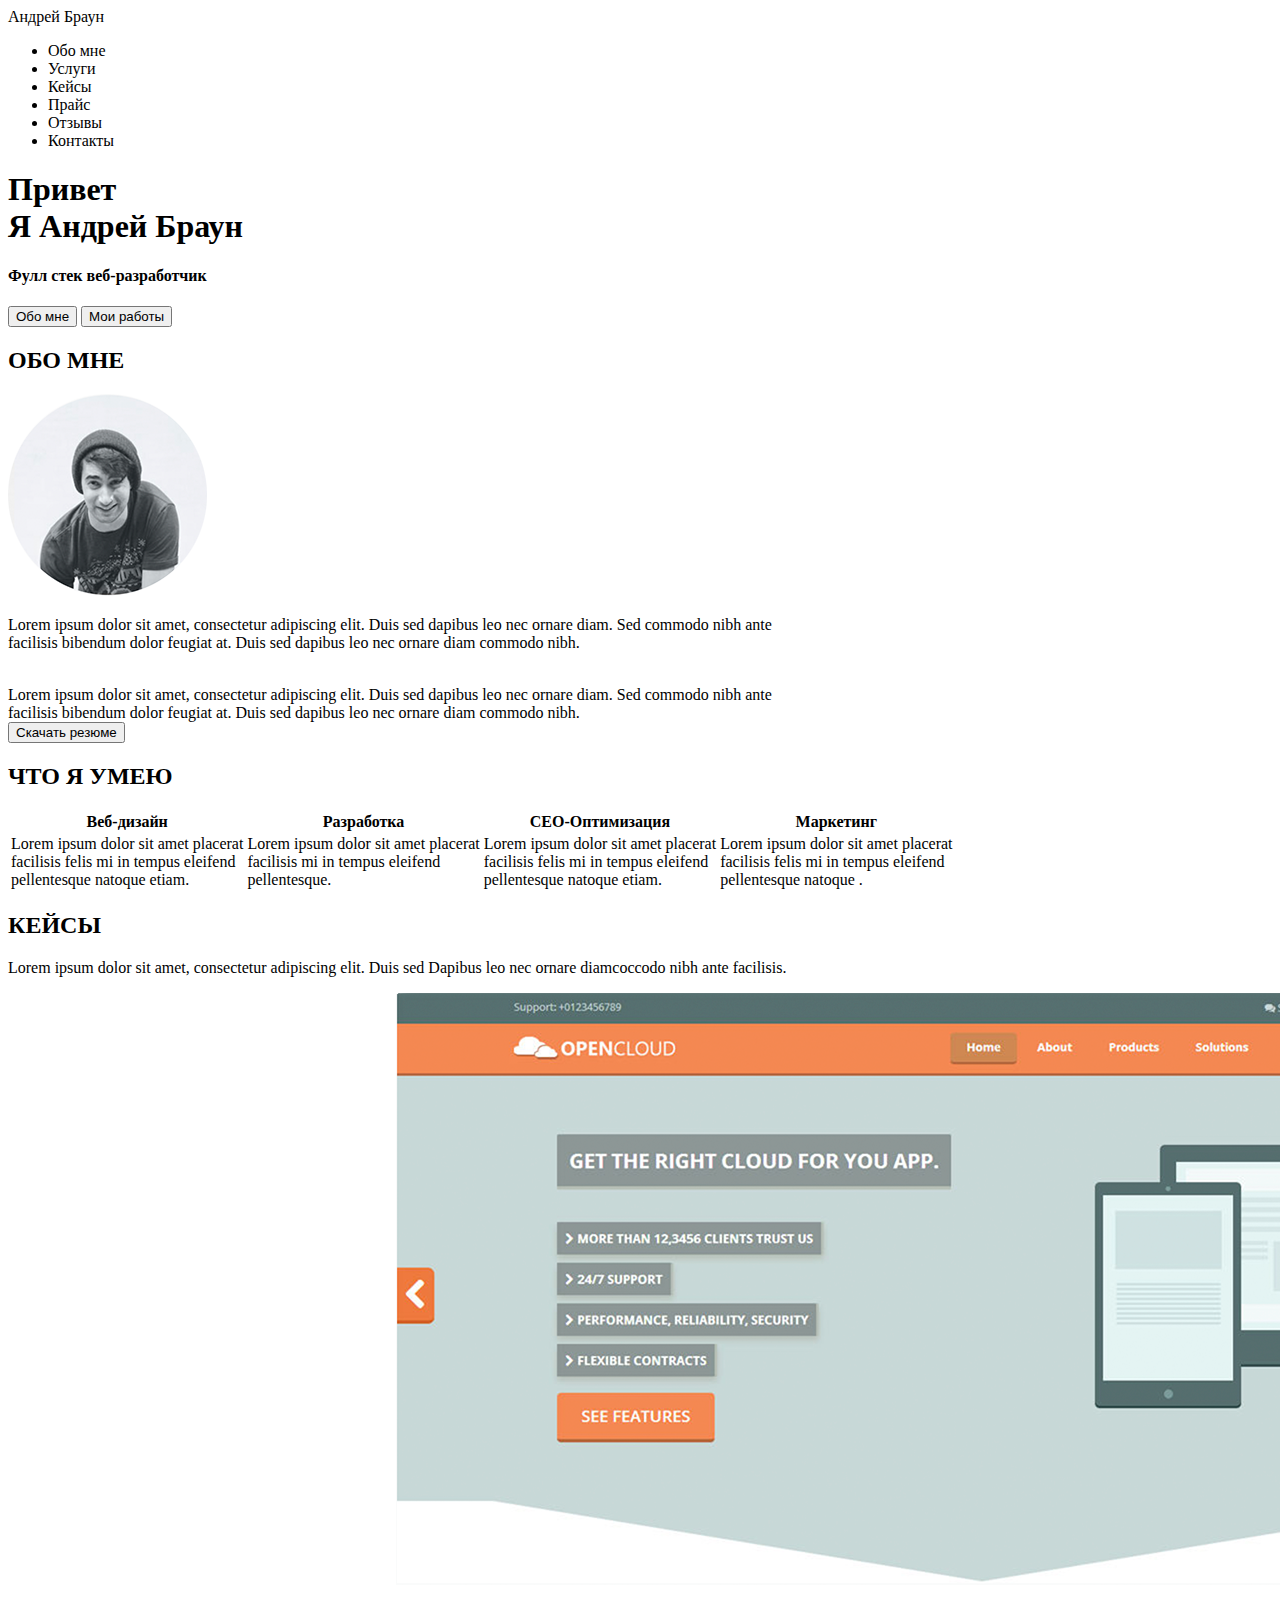
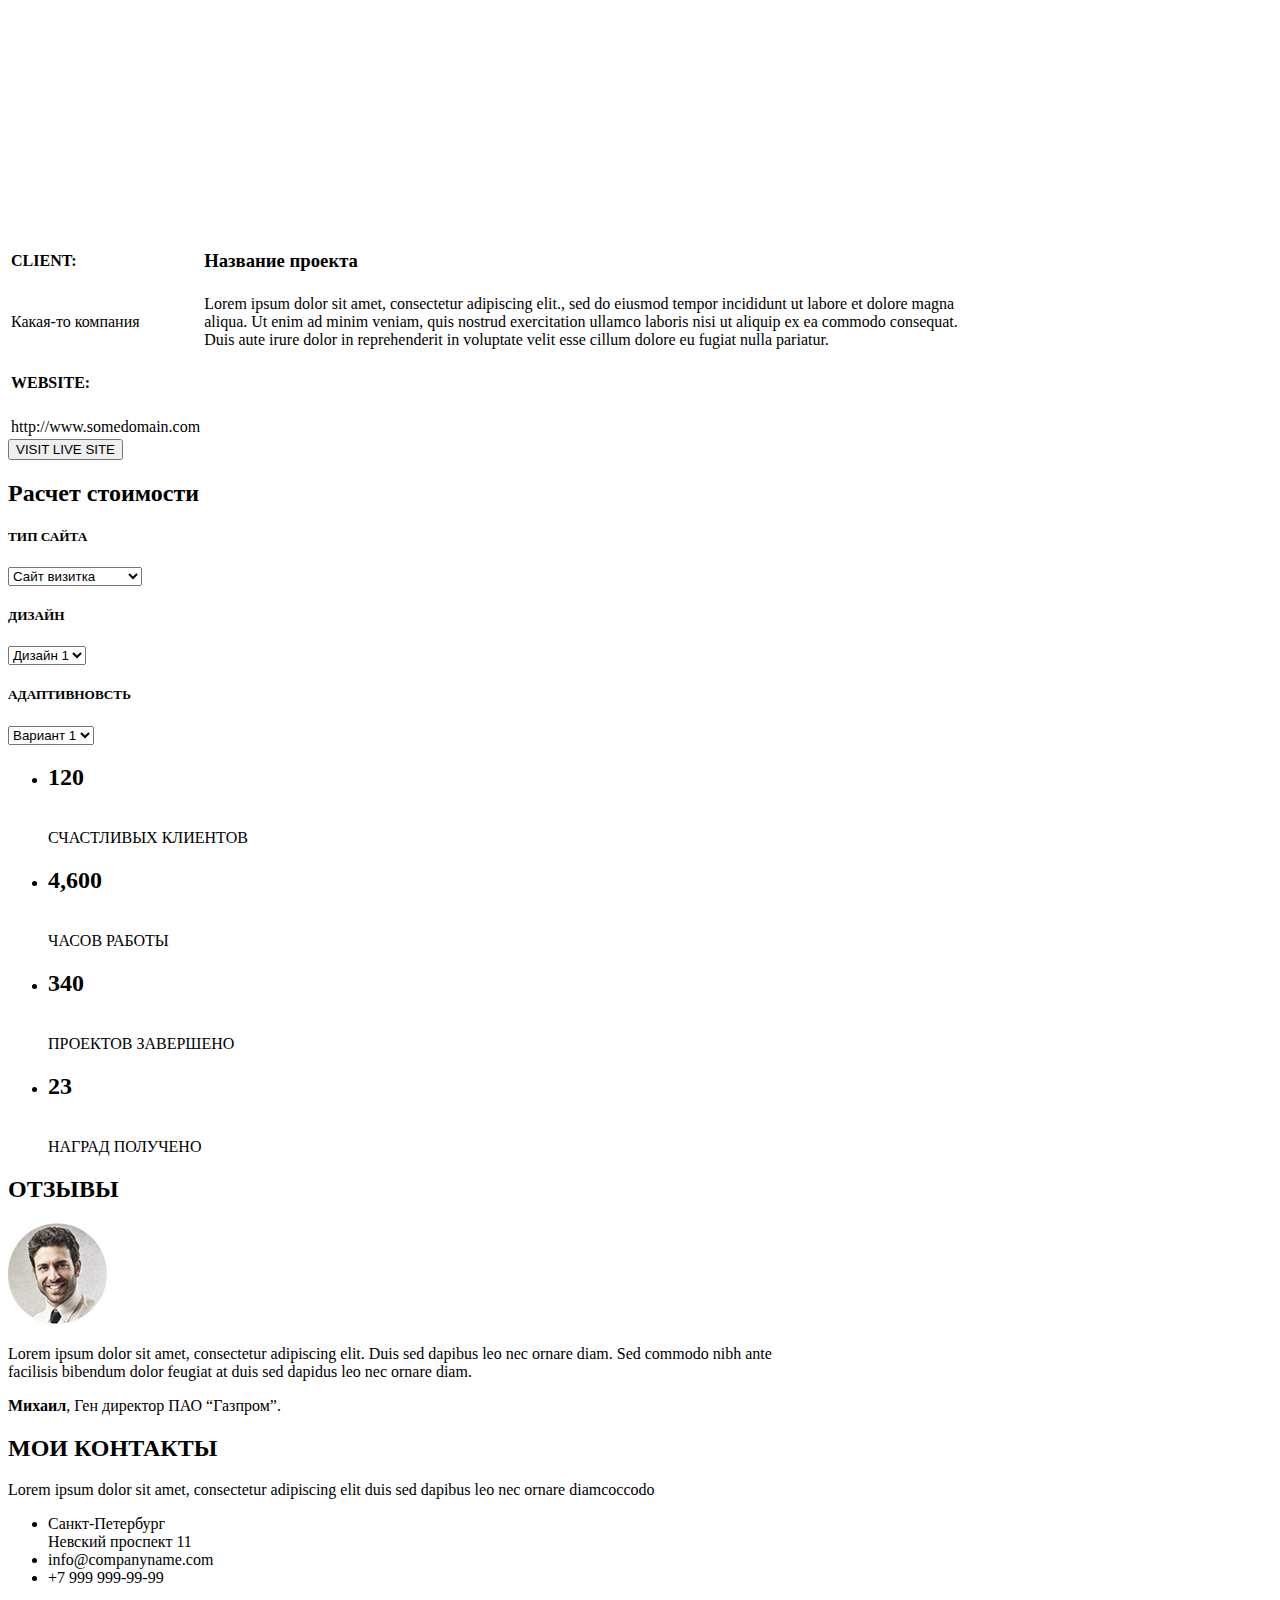
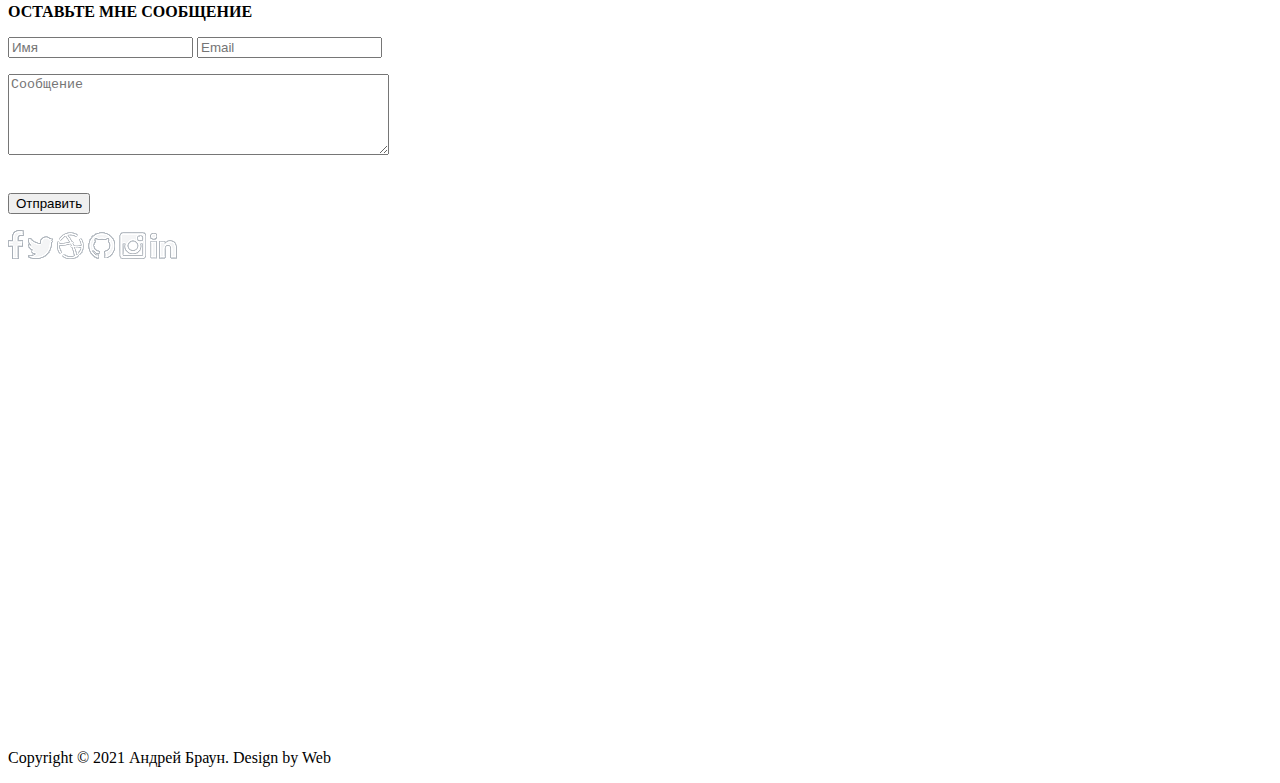
==== src/index.html @ fa71e5d5 "Залила проект на сервер" ====
<!DOCTYPE html>
<html lang="en">
<head>
    <meta charset="UTF-8">
    <meta name="description" content="Это моя первая страница...">
    <meta name="author" content="Evgeniya">
    <meta name="robots" content="all">
    
     <meta property="og:title" content="Это моя первая страница...">
      
    <title>Андрей Браун - Веб-разработчик</title>
</head>
<body>
    <header>
        <nav>
            <div class="logo">Андрей Браун</div>
            <div class="menu"><ul>
                <li>Обо мне</li>
                <li>Услуги</li>
                <li>Кейсы</li>
                <li>Прайс</li>
                <li>Отзывы</li>
                <li>Контакты</li>
            </ul></div>
        </nav>
    </header>
    <div class="main"><div class="title_container">
        <h1>Привет <br> Я Андрей Браун</h1>
        <h4>Фулл стек веб-разработчик</h4>
        <input type="submit" value="Обо мне">
        <input type="submit" value="Мои работы">
    </div></div>
    
    <div>
        <h2>ОБО МНЕ</h2>
        <img src="img/%D1%84%D0%BE%D1%82%D0%BA%D0%B0.png" alt="Изображение"><br>
        <p>Lorem ipsum dolor sit amet, consectetur adipiscing elit. Duis sed dapibus leo nec ornare diam. Sed commodo nibh ante <br>
facilisis bibendum dolor feugiat at. Duis sed dapibus leo nec ornare diam commodo nibh.</p> <br>
Lorem ipsum dolor sit amet, consectetur adipiscing elit. Duis sed dapibus leo nec ornare diam. Sed commodo nibh ante <br>
facilisis bibendum dolor feugiat at. Duis sed dapibus leo nec ornare diam commodo nibh. <br>
   <input type="submit" value="Скачать резюме"></div>
   
   <div>
       <h2>ЧТО Я УМЕЮ</h2>
       <table>
              <tr>
               <th>Веб-дизайн</th>
               <th>Разработка</th>
               <th>CEO-Оптимизация</th>
               <th>Маркетинг</th>
           </tr>
           <tr>
               <td>Lorem ipsum dolor sit amet placerat <br> facilisis felis mi in tempus eleifend <br> pellentesque natoque etiam. </td>
               <td>Lorem ipsum dolor sit amet placerat <br> facilisis mi in tempus eleifend <br> pellentesque.</td>
               <td>Lorem ipsum dolor sit amet placerat <br> facilisis felis mi in tempus eleifend <br> pellentesque natoque etiam.</td>
               <td>Lorem ipsum dolor sit amet placerat <br> facilisis felis mi in tempus eleifend <br> pellentesque natoque .</td>
           </tr>
        
       </table>
   </div>
    
    <div>
        <h2>КЕЙСЫ</h2>
        <p>Lorem ipsum dolor sit amet, consectetur adipiscing elit. Duis sed Dapibus leo nec ornare diamcoccodo nibh ante facilisis.</p>
        <img src="img/%D1%84%D0%BE%D1%82%D0%BA%D0%B02.png" alt="Изображение">
        <table>
            <tr>
                <td><h4>CLIENT:</h4></td>
                <td><h3>Название проекта</h3></td>
            </tr>
            <tr>
                <td>Какая-то компания</td>
                <td>Lorem ipsum dolor sit amet, consectetur adipiscing elit., sed do eiusmod tempor incididunt ut labore et dolore magna <br> aliqua. Ut enim ad minim veniam, quis nostrud exercitation ullamco laboris nisi ut aliquip ex ea commodo consequat. <br> Duis aute irure dolor in reprehenderit in voluptate velit esse cillum dolore eu fugiat nulla pariatur.</td>
            </tr>
            <tr>
                <td><h4>WEBSITE:</h4></td>
            </tr>
            <tr>
                <td>http://www.somedomain.com</td>
            </tr>
        </table>
        <input type="submit" value="VISIT LIVE SITE">
    </div>
    
    <div>
        <h2>Расчет стоимости</h2>
        <form action="">
        <h5>ТИП САЙТА</h5>
        <select name="list1" id="list1">
            <option value="opt1"> Сайт визитка</option>
            <option value="opt2">Лендинг</option>
            <option value="opt3">Интернет магазин</option>
        </select>
        <h5>ДИЗАЙН</h5>
        <select name="list2" id="list2">
            <option value="opt1">Дизайн 1</option>
            <option value="opt2">Дизайн 2</option>
            <option value="opt3">Дизайн 3</option>
        </select>
          <h5>АДАПТИВНОВСТЬ</h5>
        <select name="list3" id="list3">
            <option value="opt1">Вариант 1</option>
            <option value="opt2">Вариант 2</option>
            <option value="opt3">Вариант 3</option>
        </select>
        </form>
        <ul>
            <li><h2>120</h2><br>СЧАСТЛИВЫХ КЛИЕНТОВ</li>
            <li><h2>4,600</h2><br>ЧАСОВ РАБОТЫ</li>
            <li><h2>340</h2><br>ПРОЕКТОВ ЗАВЕРШЕНО</li>
            <li><h2>23</h2><br>НАГРАД ПОЛУЧЕНО</li>
        </ul>
    </div>
    
    <div>
        <h2>ОТЗЫВЫ</h2>
        <img src="img/%D1%84%D0%BE%D1%82%D0%BA%D0%B03.png" alt="Изображение">
        <p>Lorem ipsum dolor sit amet, consectetur adipiscing elit. Duis sed dapibus leo nec ornare diam. Sed commodo nibh ante <br> facilisis bibendum dolor feugiat at duis sed dapidus leo nec ornare diam.</p>
        <p><b>Михаил</b>, Ген директор ПАО “Газпром”.</p>
    </div>
    
    <div>
        <h2>МОИ КОНТАКТЫ</h2>
        <p>Lorem ipsum dolor sit amet, consectetur adipiscing elit duis sed dapibus leo nec ornare diamcoccodo </p>
        <ul>
            <li>Санкт-Петербург<br>Невский проспект 11</li>
            <li>info@companyname.com</li>
            <li>+7 999 999-99-99</li>
        </ul>
        <p><b>ОСТАВЬТЕ МНЕ СООБЩЕНИЕ</b></p>
        <input type="text" placeholder="Имя">
        <input type="text" placeholder="Email"> <br>
        <p><textarea name="text" id="text" cols="45" rows="5" placeholder="Сообщение"></textarea></p><br>
        <input type="submit" value="Отправить"><br>
        <p><a href="https://ru.wikipedia.org/wiki/Meta_Platforms" target="_blank"><img src="img/%D1%84%D0%B1.png" alt="Ссылка"></a>
        <a href="https://ru.wikipedia.org/wiki/%D0%A2%D0%B2%D0%B8%D1%82%D1%82%D0%B5%D1%80" target="_blank"><img src="img/%D1%82%D0%B2%D0%B8%D1%82%D0%B5%D1%80.png" alt="Ссылка"></a>
        <a href="https://www.google.com/search?q=%D0%BC%D1%8F%D1%87&sxsrf=APq-WBt2WQOr_J4cYVjIWR5e3GEeVHk1iw:1646215145763&source=lnms&tbm=isch&sa=X&ved=2ahUKEwi8q_Knlaf2AhVpposKHduBC8cQ_AUoAXoECAIQAw&cshid=1646215158130464&biw=1920&bih=937&dpr=1" target="_blank"><img src="img/%D0%BC%D1%8F%D1%87.png" alt="Ссылка"></a>
        <a href="https://github.com/" target="_blank"><img src="img/%D0%BA%D0%B8%D1%81%D0%B0.png" alt="Ссылка"></a>
        <a href="https://www.instagram.com/" target="_blank"><img src="img/%D0%B8%D0%BD%D1%81%D1%82.png" alt="Ссылка"></a>
        <a href="https://www.google.com/search?q=in&oq=in&aqs=chrome.0.69i59l2j0i131i433i512j69i60l5.494j0j7&sourceid=chrome&ie=UTF-8" target="_blank"><img src="img/%D0%B8%D0%BD.png" alt=""></a></p>
    </div>
        
    <div class="map">
        <iframe src="https://www.google.com/maps/embed?pb=!1m18!1m12!1m3!1d721270.118894446!2d30.19886183873445!3d60.04414986057049!2m3!1f0!2f0!3f0!3m2!1i1024!2i768!4f13.1!3m3!1m2!1s0x4696311ab9f1d71d%3A0x11442eb618bdb52f!2z0J3QtdCy0YHQutC40Lkg0L_RgC4sIDExLCDQodCw0L3QutGCLdCf0LXRgtC10YDQsdGD0YDQsywgMTkxMTg2!5e0!3m2!1sru!2sru!4v1646214488004!5m2!1sru!2sru" width="600" height="450" style="border:0;" allowfullscreen="" loading="lazy"></iframe>
    </div>
    <footer>
        <p>Copyright © 2021 Андрей Браун. Design by Web</p>
    </footer>
</body>
</html>
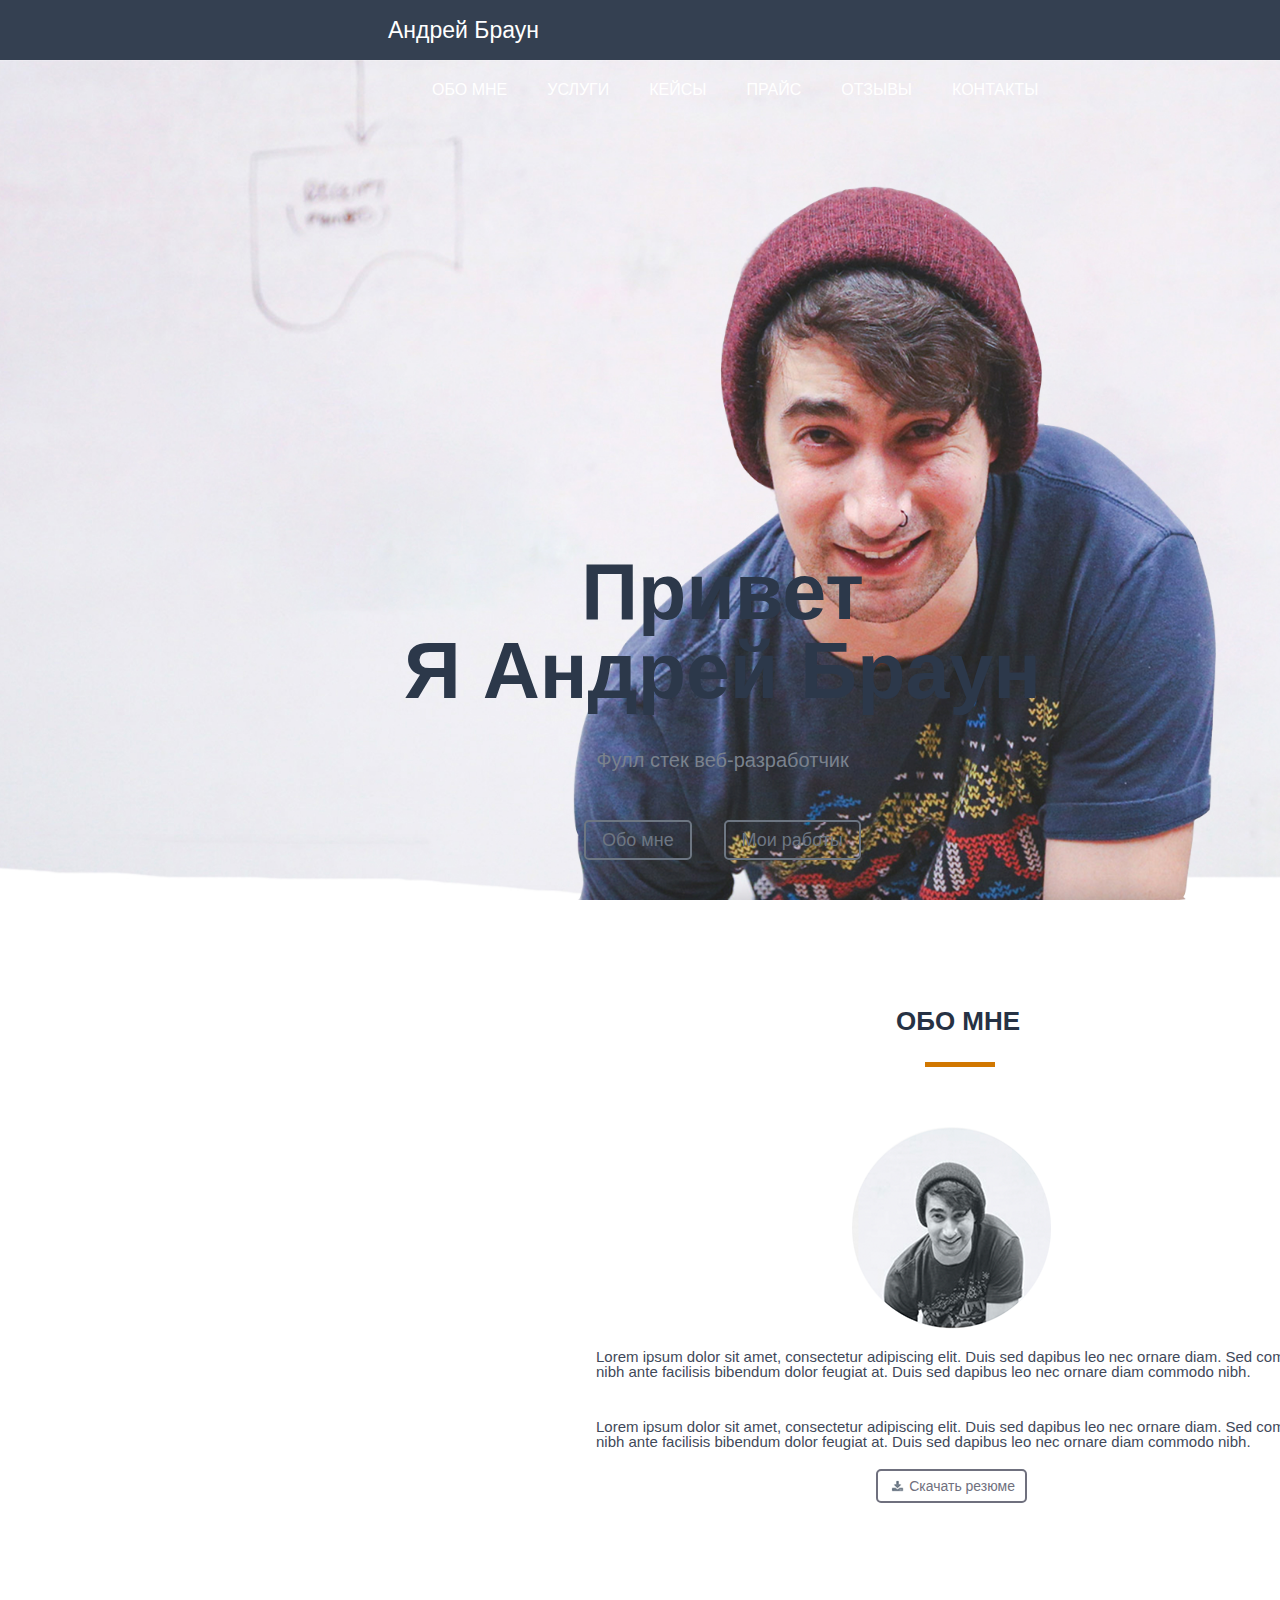
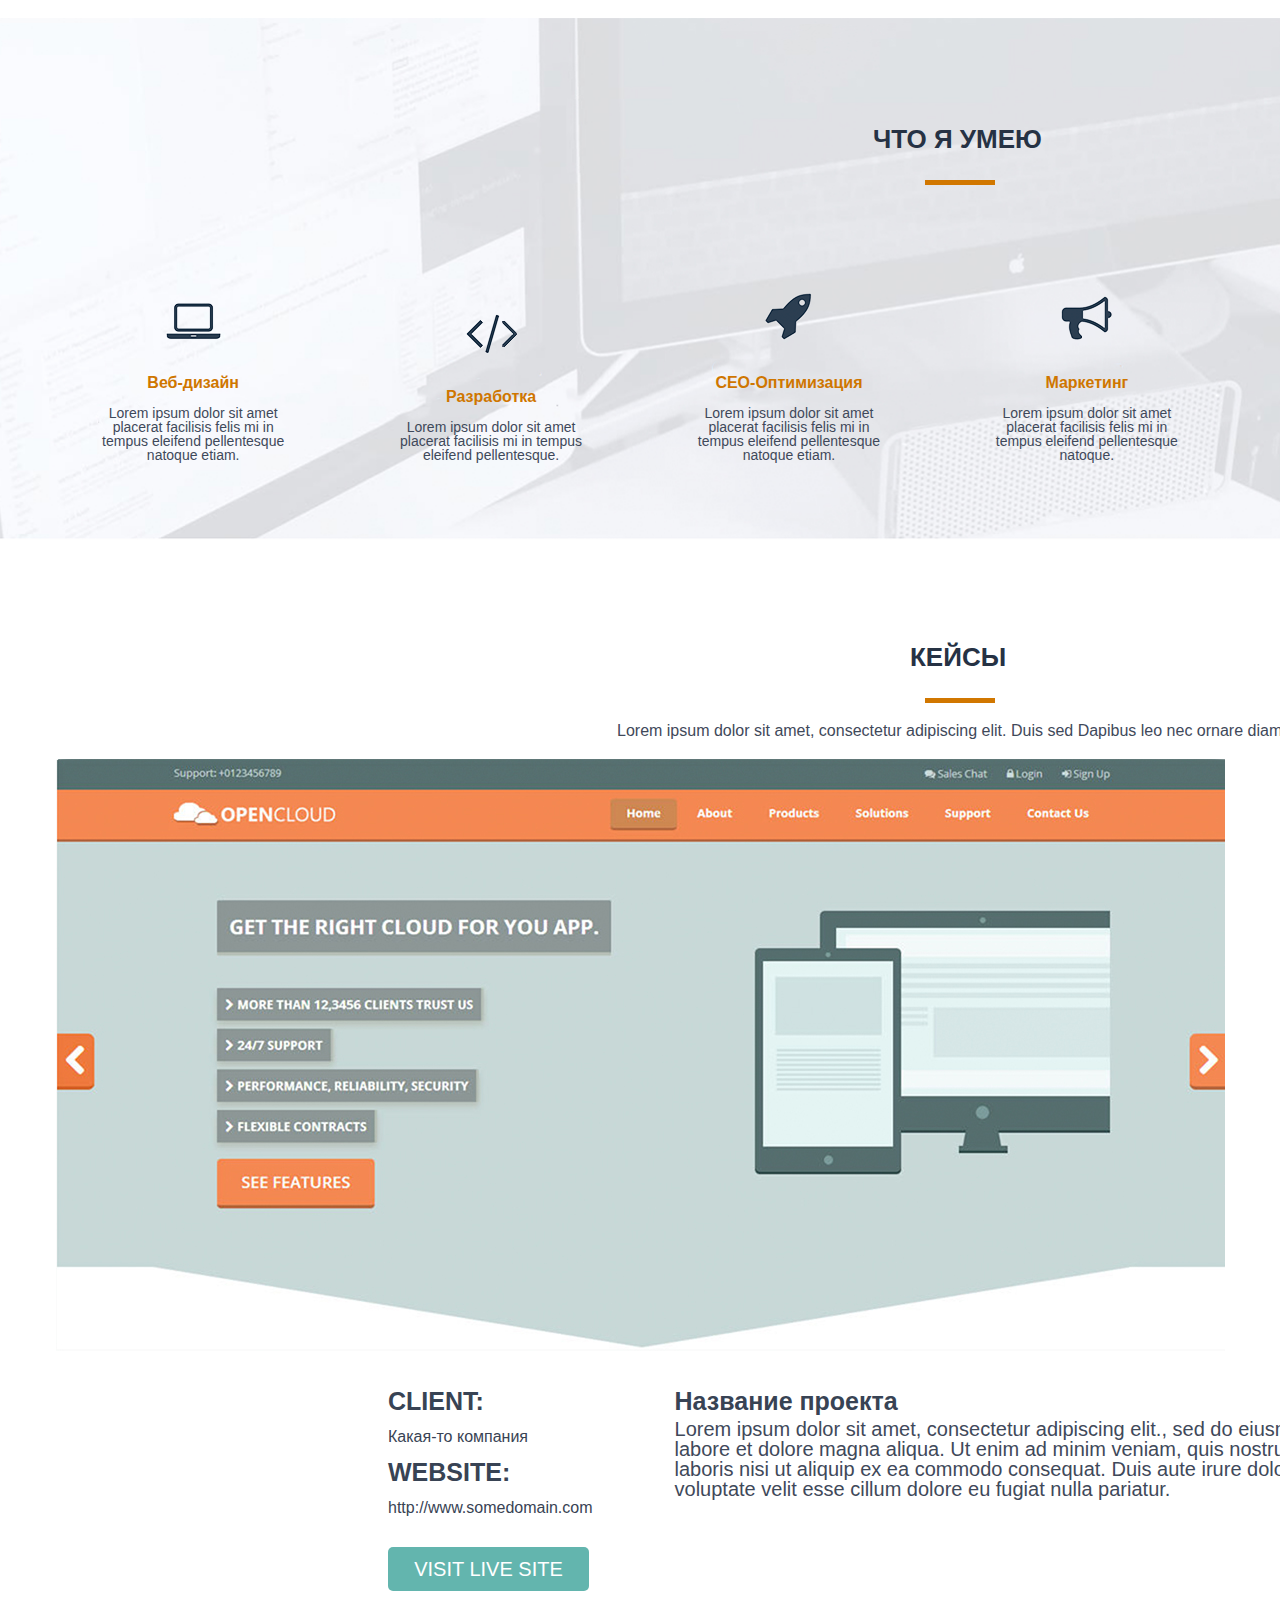
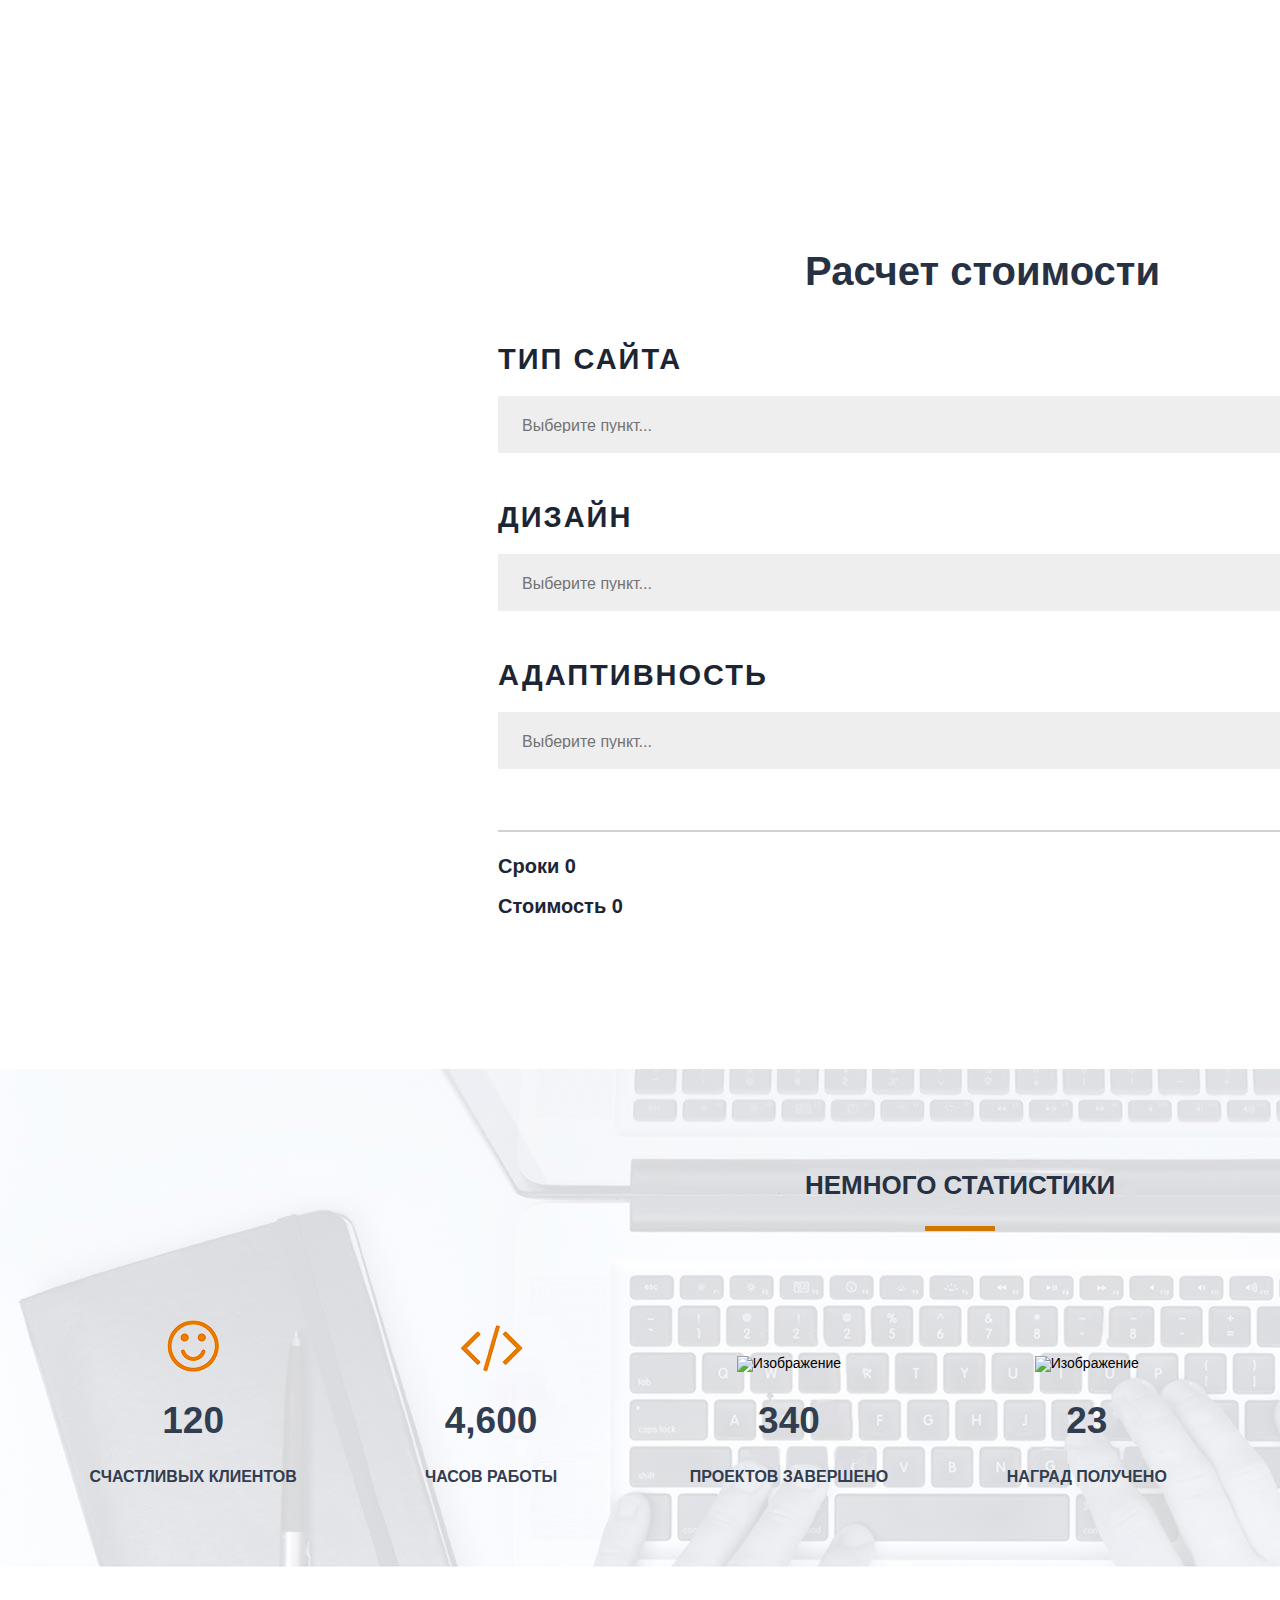
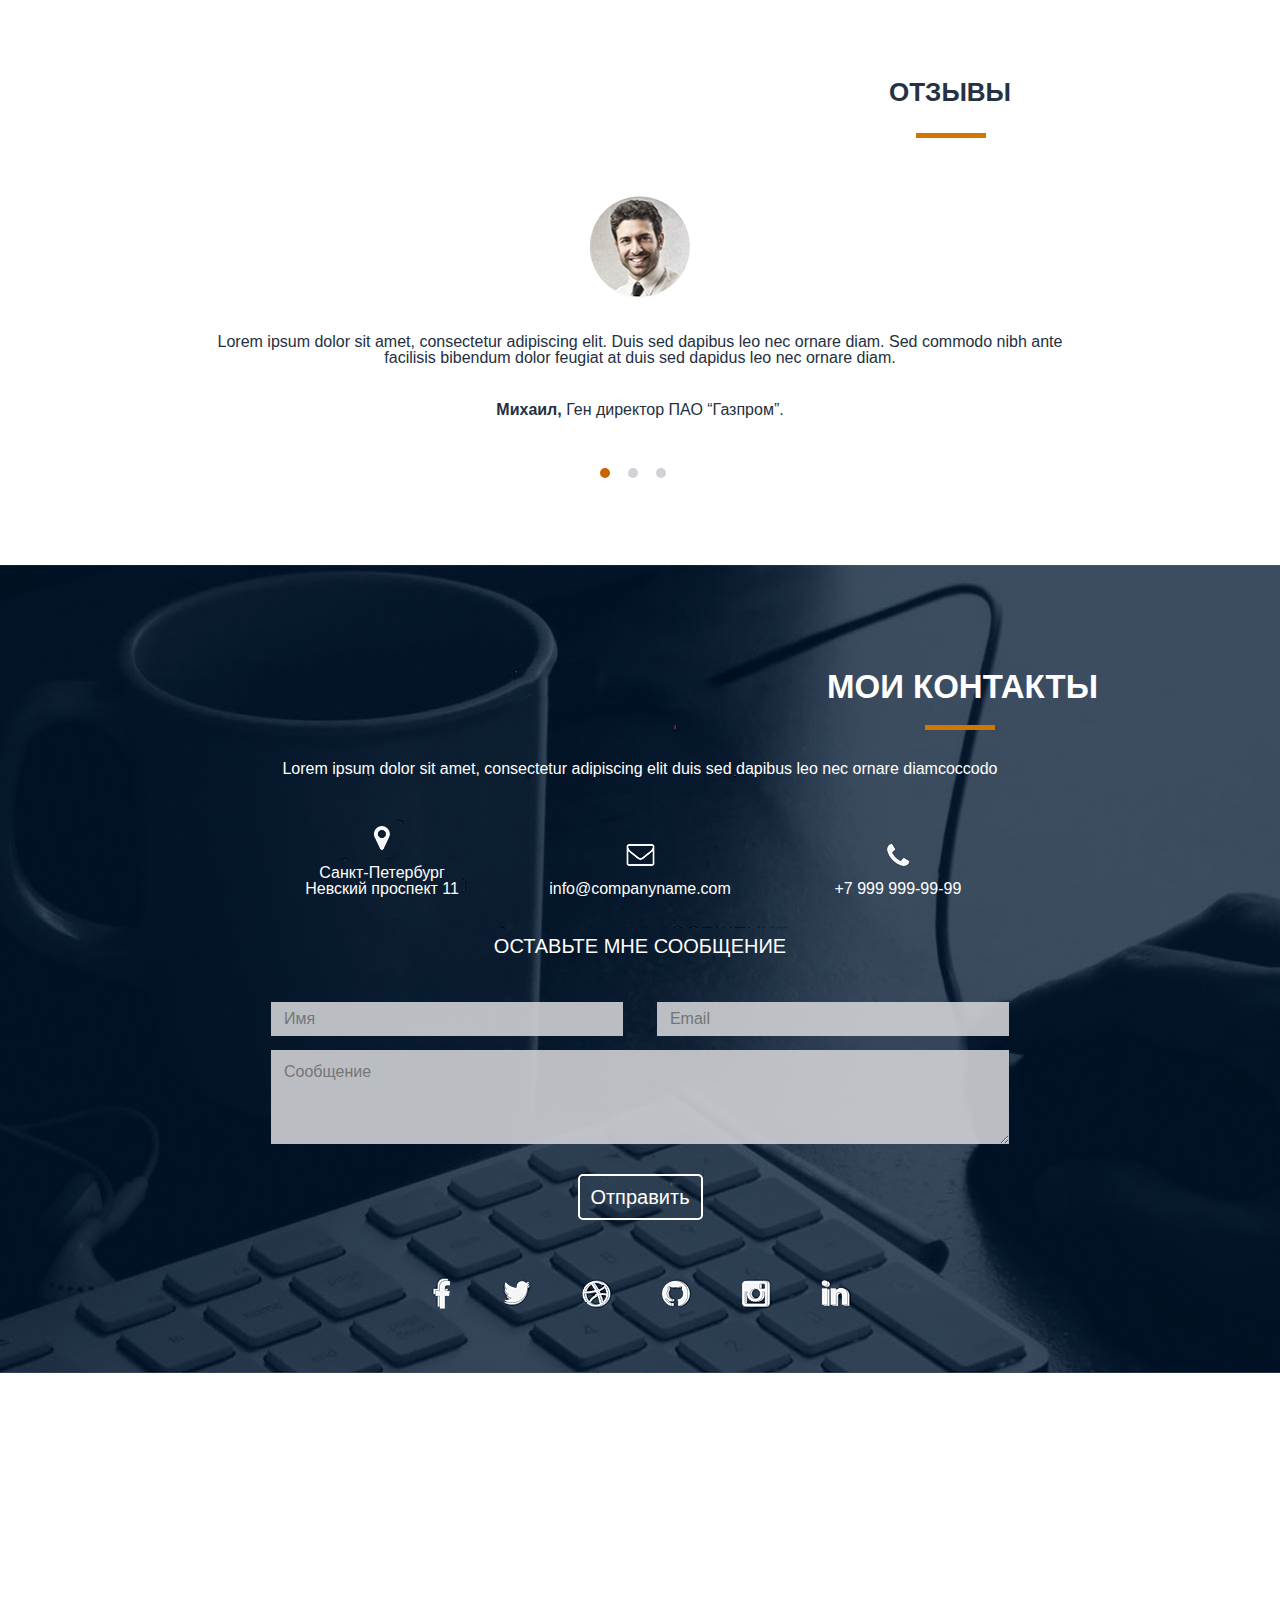
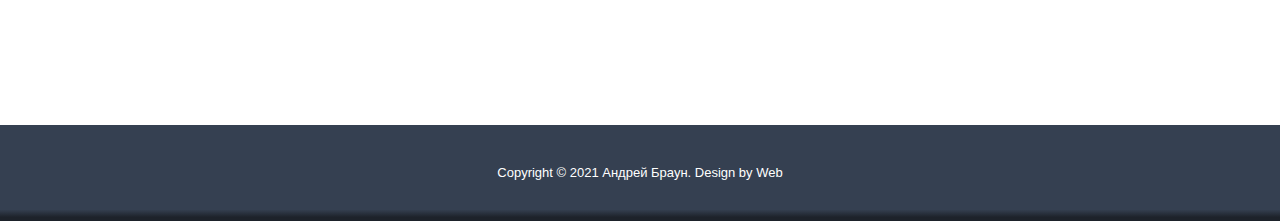
==== commit 905b3899: "css" ====
--- a/src/index.html
+++ b/src/index.html
@@ -8,7 +8,9 @@
     
      <meta property="og:title" content="Это моя первая страница...">
       
-    <title>Андрей Браун - Веб-разработчик</title>
+    <link rel="stylesheet" href="css/reset.css">
+    <link rel="stylesheet" href="css/style.css">
+     <title>Андрей Браун - Веб-разработчик</title>
 </head>
 <body>
     <header>
@@ -31,118 +33,215 @@
         <input type="submit" value="Мои работы">
     </div></div>
     
-    <div>
-        <h2>ОБО МНЕ</h2>
-        <img src="img/%D1%84%D0%BE%D1%82%D0%BA%D0%B0.png" alt="Изображение"><br>
-        <p>Lorem ipsum dolor sit amet, consectetur adipiscing elit. Duis sed dapibus leo nec ornare diam. Sed commodo nibh ante <br>
-facilisis bibendum dolor feugiat at. Duis sed dapibus leo nec ornare diam commodo nibh.</p> <br>
-Lorem ipsum dolor sit amet, consectetur adipiscing elit. Duis sed dapibus leo nec ornare diam. Sed commodo nibh ante <br>
-facilisis bibendum dolor feugiat at. Duis sed dapibus leo nec ornare diam commodo nibh. <br>
-   <input type="submit" value="Скачать резюме"></div>
-   
-   <div>
-       <h2>ЧТО Я УМЕЮ</h2>
-       <table>
-              <tr>
-               <th>Веб-дизайн</th>
-               <th>Разработка</th>
-               <th>CEO-Оптимизация</th>
-               <th>Маркетинг</th>
-           </tr>
-           <tr>
-               <td>Lorem ipsum dolor sit amet placerat <br> facilisis felis mi in tempus eleifend <br> pellentesque natoque etiam. </td>
-               <td>Lorem ipsum dolor sit amet placerat <br> facilisis mi in tempus eleifend <br> pellentesque.</td>
-               <td>Lorem ipsum dolor sit amet placerat <br> facilisis felis mi in tempus eleifend <br> pellentesque natoque etiam.</td>
-               <td>Lorem ipsum dolor sit amet placerat <br> facilisis felis mi in tempus eleifend <br> pellentesque natoque .</td>
-           </tr>
-        
-       </table>
+    <div class="description">
+        <h2>Обо мне</h2>
+        <span id="line"></span>
+        <img class="foto" src="img/foto.png" alt="Изображение">
+        <p>Lorem ipsum dolor sit amet, consectetur adipiscing elit. Duis sed dapibus leo nec ornare diam. Sed commodo nibh ante
+            facilisis bibendum dolor feugiat at. Duis sed dapibus leo nec ornare diam commodo nibh.</p> 
+        <p>Lorem ipsum dolor sit amet, consectetur adipiscing elit. Duis sed dapibus leo nec ornare diam. Sed commodo nibh ante
+            facilisis bibendum dolor feugiat at. Duis sed dapibus leo nec ornare diam commodo nibh.</p>   
+        <input type="submit" value="Скачать резюме" class="button">
+            
+    </div>
+
+   <div class="skills">
+            <h2>Что я умею</h2>
+             <span id="line"></span>
+
+        <div class="big_block">
+            <div class="block">
+                 <img src="img/laptop.png" alt="Изображение">
+                 <p>Веб-дизайн</p>
+                 <span>Lorem ipsum dolor sit amet placerat facilisis felis mi in tempus eleifend pellentesque natoque etiam.</span>
+             </div>
+
+             <div class="block">
+                <img src="img/sign.png" alt="Изображение">
+                <p>Разработка</p>
+                <span>Lorem ipsum dolor sit amet placerat facilisis mi in tempus eleifend pellentesque.</span>
+             </div>
+
+            <div class="block">
+                <img src="img/rocket.png" alt="Изображение">
+                <p>CEO-Оптимизация</p>
+                <span>Lorem ipsum dolor sit amet placerat facilisis felis mi in tempus eleifend pellentesque natoque etiam.</span>
+              </div>
+
+             <div class="block">
+                <img src="img/gramophone.png" alt="Изображение">
+                <p>Маркетинг</p>
+                <span>Lorem ipsum dolor sit amet placerat facilisis felis mi in tempus eleifend pellentesque natoque.</span>
+             </div>  
+        </div>     
    </div>
     
-    <div>
-        <h2>КЕЙСЫ</h2>
+    <div class="cases">
+        <div class="cases_title">
+            <h2>Кейсы</h2>
+        <span id="line"></span>
         <p>Lorem ipsum dolor sit amet, consectetur adipiscing elit. Duis sed Dapibus leo nec ornare diamcoccodo nibh ante facilisis.</p>
-        <img src="img/%D1%84%D0%BE%D1%82%D0%BA%D0%B02.png" alt="Изображение">
-        <table>
-            <tr>
-                <td><h4>CLIENT:</h4></td>
-                <td><h3>Название проекта</h3></td>
-            </tr>
-            <tr>
-                <td>Какая-то компания</td>
-                <td>Lorem ipsum dolor sit amet, consectetur adipiscing elit., sed do eiusmod tempor incididunt ut labore et dolore magna <br> aliqua. Ut enim ad minim veniam, quis nostrud exercitation ullamco laboris nisi ut aliquip ex ea commodo consequat. <br> Duis aute irure dolor in reprehenderit in voluptate velit esse cillum dolore eu fugiat nulla pariatur.</td>
-            </tr>
-            <tr>
-                <td><h4>WEBSITE:</h4></td>
-            </tr>
-            <tr>
-                <td>http://www.somedomain.com</td>
-            </tr>
-        </table>
-        <input type="submit" value="VISIT LIVE SITE">
-    </div>
-    
-    <div>
-        <h2>Расчет стоимости</h2>
+        </div>
+        
+        <p id="examp"><img src="img/examp.jpg" alt="Изображение"></p> 
+
+        <div class="example">
+            <div class="client">
+                <p>Client:</p>
+                <span>Какая-то компания</span>
+                <p>Website:</p>
+                <span>http://www.somedomain.com</span> <br>
+                <input type="submit" value="Visit live site" class="site">
+            </div>
+    
+            <div class="name_project">
+                <p>Название проекта</p>
+                <span>Lorem ipsum dolor sit amet, consectetur adipiscing elit., sed do eiusmod tempor incididunt ut labore et dolore magna
+                    aliqua. Ut enim ad minim veniam, quis nostrud exercitation ullamco laboris nisi ut aliquip ex ea commodo consequat.
+                    Duis aute irure dolor in reprehenderit in voluptate velit esse cillum dolore eu fugiat nulla pariatur.</span>
+            </div>
+        </div>
+    </div>
+    
+    <div class="price">
+       <p><h2>Расчет стоимости</h2></p> 
         <form action="">
-        <h5>ТИП САЙТА</h5>
-        <select name="list1" id="list1">
-            <option value="opt1"> Сайт визитка</option>
-            <option value="opt2">Лендинг</option>
-            <option value="opt3">Интернет магазин</option>
-        </select>
-        <h5>ДИЗАЙН</h5>
-        <select name="list2" id="list2">
-            <option value="opt1">Дизайн 1</option>
-            <option value="opt2">Дизайн 2</option>
-            <option value="opt3">Дизайн 3</option>
-        </select>
-          <h5>АДАПТИВНОВСТЬ</h5>
-        <select name="list3" id="list3">
-            <option value="opt1">Вариант 1</option>
-            <option value="opt2">Вариант 2</option>
-            <option value="opt3">Вариант 3</option>
-        </select>
+
+            <div class="form">
+                <h5>Тип сайта</h5>
+                    <select name="list1" class="list">
+                        <option value="">Выберите пункт...</option>
+                        <option value="opt1"> Сайт визитка</option>
+                        <option value="opt2">Лендинг</option>
+                        <option value="opt3">Интернет магазин</option>
+                    </select>
+
+                <h5>Дизайн</h5>
+                    <select name="list2" class="list">
+                        <option value="">Выберите пункт...</option>
+                        <option value="opt1">Дизайн 1</option>
+                        <option value="opt2">Дизайн 2</option>
+                        <option value="opt3">Дизайн 3</option>
+                    </select>
+
+                <h5>Адаптивность</h5>
+                    <select name="list3" class="list">
+                        <option value="">Выберите пункт...</option>
+                        <option value="opt1">Вариант 1</option>
+                        <option value="opt2">Вариант 2</option>
+                        <option value="opt3">Вариант 3</option>
+                    </select>
+
+                    <div>
+                        <span id="line_gray"></span>
+                    </div>
+
+                    <div class="receipt">
+                        <p>Сроки 0</p>
+                        <p>Стоимость 0</p>
+                    </div>
+            </div>
+
         </form>
-        <ul>
-            <li><h2>120</h2><br>СЧАСТЛИВЫХ КЛИЕНТОВ</li>
-            <li><h2>4,600</h2><br>ЧАСОВ РАБОТЫ</li>
-            <li><h2>340</h2><br>ПРОЕКТОВ ЗАВЕРШЕНО</li>
-            <li><h2>23</h2><br>НАГРАД ПОЛУЧЕНО</li>
-        </ul>
-    </div>
-    
-    <div>
-        <h2>ОТЗЫВЫ</h2>
-        <img src="img/%D1%84%D0%BE%D1%82%D0%BA%D0%B03.png" alt="Изображение">
+    </div>
+
+    <div class="statistics">
+        <h2>Немного статистики</h2>
+        <span id="line"></span>
+
+        <div class="stat">
+            <div class="unit">
+                <img src="img/smile.png" alt="Изображение">
+                <p class="number">120</p>
+                <p class="word">Счастливых клиентов</p>
+            </div>
+    
+            <div class="unit">
+                <img src="img/bkt.png" alt="Изображение">
+                <p class="number">4,600</p>
+                <p class="word">Часов работы</p>
+            </div>
+    
+            <div class="unit">
+                <img src="/img/check mark.png" alt="Изображение">
+                <p class="number">340</p>
+                <p class="word">Проектов завершено</p>
+            </div>
+    
+            <div class="unit">
+                <img src="/img/cup.png" alt="Изображение">
+                <p class="number">23</p>
+                <p class="word">Наград получено</p>
+            </div>
+        </div>
+        
+    </div>
+    
+    <div class="reviews">
+        
+        <h2>Отзывы</h2>
+        <span id="line"></span>
+
+        <p><img src="img/foto_2.png" alt="Изображение"></p>
         <p>Lorem ipsum dolor sit amet, consectetur adipiscing elit. Duis sed dapibus leo nec ornare diam. Sed commodo nibh ante <br> facilisis bibendum dolor feugiat at duis sed dapidus leo nec ornare diam.</p>
-        <p><b>Михаил</b>, Ген директор ПАО “Газпром”.</p>
-    </div>
-    
-    <div>
-        <h2>МОИ КОНТАКТЫ</h2>
-        <p>Lorem ipsum dolor sit amet, consectetur adipiscing elit duis sed dapibus leo nec ornare diamcoccodo </p>
-        <ul>
-            <li>Санкт-Петербург<br>Невский проспект 11</li>
-            <li>info@companyname.com</li>
-            <li>+7 999 999-99-99</li>
-        </ul>
-        <p><b>ОСТАВЬТЕ МНЕ СООБЩЕНИЕ</b></p>
-        <input type="text" placeholder="Имя">
-        <input type="text" placeholder="Email"> <br>
-        <p><textarea name="text" id="text" cols="45" rows="5" placeholder="Сообщение"></textarea></p><br>
-        <input type="submit" value="Отправить"><br>
-        <p><a href="https://ru.wikipedia.org/wiki/Meta_Platforms" target="_blank"><img src="img/%D1%84%D0%B1.png" alt="Ссылка"></a>
-        <a href="https://ru.wikipedia.org/wiki/%D0%A2%D0%B2%D0%B8%D1%82%D1%82%D0%B5%D1%80" target="_blank"><img src="img/%D1%82%D0%B2%D0%B8%D1%82%D0%B5%D1%80.png" alt="Ссылка"></a>
-        <a href="https://www.google.com/search?q=%D0%BC%D1%8F%D1%87&sxsrf=APq-WBt2WQOr_J4cYVjIWR5e3GEeVHk1iw:1646215145763&source=lnms&tbm=isch&sa=X&ved=2ahUKEwi8q_Knlaf2AhVpposKHduBC8cQ_AUoAXoECAIQAw&cshid=1646215158130464&biw=1920&bih=937&dpr=1" target="_blank"><img src="img/%D0%BC%D1%8F%D1%87.png" alt="Ссылка"></a>
-        <a href="https://github.com/" target="_blank"><img src="img/%D0%BA%D0%B8%D1%81%D0%B0.png" alt="Ссылка"></a>
-        <a href="https://www.instagram.com/" target="_blank"><img src="img/%D0%B8%D0%BD%D1%81%D1%82.png" alt="Ссылка"></a>
-        <a href="https://www.google.com/search?q=in&oq=in&aqs=chrome.0.69i59l2j0i131i433i512j69i60l5.494j0j7&sourceid=chrome&ie=UTF-8" target="_blank"><img src="img/%D0%B8%D0%BD.png" alt=""></a></p>
+        <p><span>Михаил,</span> Ген директор ПАО “Газпром”.</p>
+
+        <div class="point">
+            <span id="orange"></span>
+            <span></span>
+            <span></span>
+        </div>
+    </div>
+    
+    <div class="connection">
+        <div class="contacts">
+            <h2>Мои контакты</h2>
+            <span id="line"></span>
+            <p>Lorem ipsum dolor sit amet, consectetur adipiscing elit duis sed dapibus leo nec ornare diamcoccodo </p>
+        </div>
+        
+        <div class="info">
+            <div>
+                <img src="img/geo.png" alt="Иконка">
+                <p>Санкт-Петербург<br>Невский проспект 11</p>
+            </div>
+
+            <div>
+                <img src="img/mail.png" alt="Иконка">
+                <p>info@companyname.com</p>
+            </div>
+
+            <div>
+                <img src="img/phone.png" alt="Иконка">
+                <p>+7 999 999-99-99</p>
+            </div>
+        </div>
+        
+        <div class="message">
+            <p>Оставьте мне сообщение</p>
+
+            <input type="text" placeholder="Имя" class="count">
+            <input type="text" placeholder="Email" class="count"> <br>
+            <textarea name="text" id="text" cols="45" rows="5" placeholder="Сообщение"></textarea><br>
+
+            <input type="submit" value="Отправить" class="send">
+        </div>
+        
+        <div class="links">
+            <a href="https://www.facebook.com/" target="_blank"><img src="img/fb.png" alt="Ссылка"></a>
+            <a href="https://twitter.com/?lang=ru" target="_blank"><img src="img/twit.png" alt="Ссылка"></a>
+            <a href="https://dribbble.com/" target="_blank"><img src="img/drib.png" alt="Ссылка"></a>
+            <a href="https://github.com/" target="_blank"><img src="img/git.png" alt="Ссылка"></a>
+            <a href="https://www.instagram.com/" target="_blank"><img src="img/inst.png" alt="Ссылка"></a>
+            <a href="https://ru.linkedin.com/" target="_blank"><img src="img/in.png" alt=""></a>
+        </div>
+        
     </div>
         
     <div class="map">
-        <iframe src="https://www.google.com/maps/embed?pb=!1m18!1m12!1m3!1d721270.118894446!2d30.19886183873445!3d60.04414986057049!2m3!1f0!2f0!3f0!3m2!1i1024!2i768!4f13.1!3m3!1m2!1s0x4696311ab9f1d71d%3A0x11442eb618bdb52f!2z0J3QtdCy0YHQutC40Lkg0L_RgC4sIDExLCDQodCw0L3QutGCLdCf0LXRgtC10YDQsdGD0YDQsywgMTkxMTg2!5e0!3m2!1sru!2sru!4v1646214488004!5m2!1sru!2sru" width="600" height="450" style="border:0;" allowfullscreen="" loading="lazy"></iframe>
-    </div>
+        <iframe src="https://www.google.com/maps/embed?pb=!1m18!1m12!1m3!1d1998.734961632457!2d30.313203216173388!3d59.936539969229884!2m3!1f0!2f0!3f0!3m2!1i1024!2i768!4f13.1!3m3!1m2!1s0x4696311ab9f1d71d%3A0x11442eb618bdb52f!2z0J3QtdCy0YHQutC40Lkg0L_RgC4sIDExLCDQodCw0L3QutGCLdCf0LXRgtC10YDQsdGD0YDQsywgMTkxMTg2!5e0!3m2!1sru!2sru!4v1647325867886!5m2!1sru!2sru" width="100%" height="350" style="border:0;" allowfullscreen="" loading="lazy"></iframe>
+    </div>
+
     <footer>
         <p>Copyright © 2021 Андрей Браун. Design by Web</p>
     </footer>
--- a/src/css/style.css
+++ b/src/css/style.css
@@ -0,0 +1,488 @@
+body {
+    font-family:Arial, Helvetica, sans-serif ;
+}
+
+nav {
+    width: 100%;
+    height: 60px;
+    background: #344051;
+}
+
+.logo {
+    color: #fff;
+    font-size: 23px;
+    line-height: 60px;
+    padding-left: 388px;
+    float: left;
+}
+
+.menu {
+    float: left;
+    padding-left: 432px;
+}
+
+.menu li {
+    float: left;
+    line-height: 60px;
+    color: #fff;
+    margin-right: 40px;
+    font-size: 16px;
+    text-transform: uppercase;
+}
+
+.main {
+    width: 100%;
+    height: calc(100% - 60px);
+    background: url(../img/boy.png) 90% 100%/auto 85% no-repeat , url(../img/bg.jpg) center/cover no-repeat;
+    background: linear-gradient(to top , #000 , 50%);
+}
+
+.title_container {
+    float: left;
+    margin: 432px 0px 0px 404px;
+    color: #2c384a;
+    text-align: center;
+}
+
+.title_container h1 {
+    font-size: 79px;
+    font-weight: bold;
+}
+
+.title_container h4 {
+    margin-top: 40px;
+    font-size: 20px;
+    color: #79818d;
+}
+
+.title_container input {
+    height: 40px;
+    text-align: center;
+    border: 2px solid #6d7682;
+    background: none;
+    border-radius: 5px;
+    color: #6d7682;
+    font-size: 18px;
+    padding: 0px 16px;
+    margin: 50px 14px 0px 14px;
+}
+
+.description {
+    height: 718px;
+}
+
+h2 {
+    float: left;
+    font-size: 26px;
+    font-weight: 600;
+    color: #263244;
+    text-transform: uppercase;
+}
+.description h2 {
+    margin: 108px 896px 0px 896px;
+    width: 130px;
+}
+
+#line {
+    float: left;
+    padding-top: 28px;
+    margin:0px 925px;
+    width: 70px;
+    border-bottom: 5px solid #d17700;
+}
+
+.foto {
+    width: 199px;
+    height: 202px;
+    margin: 60px 852px 0px 852px;
+}
+
+.description p {
+    color: #3f495a;
+    font-family: 'Gill Sans', 'Gill Sans MT', Calibri, 'Trebuchet MS', sans-serif;
+    font-size: 15px;
+    margin-left:596px;
+    padding: 20px 0px;
+    width: 732px;
+}
+
+.button {
+    width: 151px;
+    color: #6f707e;
+    font-size: 14px;
+    text-align: right;
+    background:none;
+    background: url(../img/download.png) 10% 50%/ 13px 12px no-repeat;
+    border: 2px solid #6f707e;
+    border-radius: 5px;
+    margin: 0px 876px;
+    padding: 7px 10px;
+}
+
+.skills {
+    width: 100%;
+    height: 522px;
+    background: url(../img/bg_2.jpg) center/cover no-repeat;
+}
+
+.skills h2 {
+    margin: 108px 873px 0px 873px;
+    width: 200px;
+}
+
+.min_block {
+    height:164px ;
+}
+
+.big_block {
+    height:min-content;
+    text-align: center;
+}
+.block {
+    display: inline-block;
+    width: 210px;
+    margin: 108px 42px;
+    text-align: center;
+}
+
+.block img {
+    margin-bottom: 35px;
+}
+
+.block p {
+    margin-bottom: 15px;
+    color: #cf7600;
+    font-size: 16px;
+    font-weight: bold;
+}
+
+.block span {
+    color: #3f495a;
+    font-size: 14px;
+}
+
+.cases {
+    width: 100%;
+    height: max-content;
+}
+
+.cases h2 {
+    margin: 104px 910px 0px 910px; 
+}
+
+.cases_title p {
+    float: left;
+    margin: 20px 617px;
+    width:max-content;
+    text-align: center;
+    color: #3f495a;
+    font-size: 16px;
+    font-family: Calibri, sans-serif;
+    font-weight:500;
+}
+
+#examp {
+    text-align: center;
+    margin-bottom: 38px;
+}
+
+.example {
+    display: flex;
+    margin-left: 388px;
+}
+
+.client {
+    color: #384354;
+    font-size: 16px;
+    padding-right: 41px;
+}
+
+.client p {
+    text-transform: uppercase;
+    font-size: 25px;
+    font-weight: bold;
+    margin-bottom: 15px;
+}
+
+.client span {
+    display: block;
+    margin-bottom: 15px;
+}
+
+.site {
+    background-color: #63b5ae;
+    width: 201px;
+    height: 44px;
+    color: #fff;
+    font-size: 20px;
+    text-transform: uppercase;
+    border-radius: 5px;
+}
+
+.name_project {
+    padding-left: 41px;
+}
+
+.name_project p {
+    font-size: 25px;
+    color: #384354;
+    font-weight: 600;
+}
+
+.name_project span {
+    display: block;
+    width: 849px;
+    height: 64px;
+    color: #3f495a;
+    font-family: Calibri, 'Trebuchet MS', sans-serif;
+    font-size: 20px;
+    padding-top: 5px;
+}
+
+.price {
+    margin-bottom: 153px;
+}
+
+.price h2 {
+    text-transform: none;
+    margin: 200px 802px 54px 805px;
+    font-size: 40px;
+    width: 400px;
+}
+
+h5 {
+    font-size: 29px;
+    font-weight: 600;
+    color: #1c2534;
+    text-transform: uppercase;
+    letter-spacing: 2px;
+    margin-top: 25px;
+}
+
+.form {
+    margin: 60px 498px;
+}
+
+select {
+    width: 890px;
+    height: 57px;
+    padding: 20px;
+    font-size: 16px;
+    background: #eeeeee;
+    margin-top: 22px;
+    margin-bottom: 25px;
+    color: #737373;
+}
+
+#line_gray {
+    display: inline-block;
+    text-align: center;
+    padding-top: 36px;
+    width: 891px;
+    border-bottom: 2px solid #d1d1d1;
+    margin-bottom: 2px;
+}
+
+.receipt p {
+    width: 891px;
+    color: #1c2534;
+    font-size: 20px;
+    font-weight: 600;
+    margin-top: 20px;
+    text-align: justify;
+}
+
+.statistics {
+    background: url(../img/bg_3.jpg) no-repeat;
+}
+
+.statistics h2 {
+    width: 400px;
+    margin: 103px 805px 0px 805px;
+}
+
+.stat {
+    height:min-content;
+    text-align: center;
+}
+.unit {
+    display: inline-block;
+    width: 210px;
+    margin: 89px 42px;
+    text-align: center;
+}
+
+.number {
+    font-size: 37px;
+    text-transform: uppercase;
+    font-weight:900;
+    margin: 30px 0px;
+    color: #323d4f;
+}
+
+.word {
+    font-size: 16px;
+    text-transform: uppercase;
+    color: #323d4f;
+    font-weight: 600;
+    letter-spacing: 0%;
+}
+
+.reviews {
+    height: 591px;
+}
+
+.reviews h2 {
+    margin: 105px 898px 0px 889px;
+}
+
+.reviews #line {
+    margin: 0px 916px;
+}
+
+.reviews p {
+    text-align: center;
+    margin-bottom: 36px;
+    font-size: 16px;
+    color: #243042;
+
+}
+
+.reviews span {
+    font-weight: 600;
+}
+
+.reviews img {
+    margin-top: 58px;
+    width: 100px;
+    height: 102px;
+}
+
+.point {
+    margin-top: 48px;
+    text-align: center;
+}
+
+.point span {
+    margin-right: 14px;
+    display: inline-block;
+    width: 10px;
+    height: 10px;
+    background: #cfd2d7;
+    border-radius: 5px;
+}
+
+#orange {
+    background: #c96500;
+}
+
+.connection {
+    height: 808px;
+    width: 100%;
+    background: url(../img/bg_4.jpg) no-repeat center;
+}
+
+.contacts h2 {
+    margin: 105px 827px 0px 827px;
+    width: max-content;
+    color: #ffffff;
+    font-size: 33px;
+}
+
+.contacts #line {
+    padding-top: 22px;
+}
+
+.contacts p {
+    text-align: center;
+    color: #fff;
+    font-size: 16px;
+    font-family: Calibri, 'Trebuchet MS', sans-serif;
+    padding-top: 196px;
+}
+
+.info {
+    height:min-content;
+    text-align: center;
+}
+.info div {
+    display: inline-block;
+    width: 210px;
+    margin: 48px 22px 39px 22px;
+    text-align: center;
+}
+
+.info p {
+    margin-top: 14px;
+    font-size: 16px;
+    color: #fff;
+}
+
+.message {
+    text-align: center;
+}
+
+.message p {
+    color: #fff;
+    font-size: 20px;
+    text-transform: uppercase;
+    margin-bottom: 46px;
+}
+
+.count {
+    width: 352px;
+    height: 34px;
+    margin:0px 15px 14px 15px;
+    padding-left: 13px;
+    font-size: 16px;
+    background: #ced0d4e6;
+    color: #5d5d5e;
+}
+
+.message textarea {
+    width: 738px;
+    height: 94px;
+    padding: 13px 13px;
+    font-size: 16px;
+    background: #ced0d4e6;
+    color: #5d5d5e;
+    margin-bottom: 28px;
+}
+
+.send {
+    border: 2px solid #fff;
+    border-radius: 5px;
+    background: none;
+    width: 125px;
+    height: 46px;
+    color: #fff;
+    font-size: 20px;
+    padding: auto;
+}
+
+.links {
+    text-align: center;
+    margin-top: 60px;
+}
+
+.links a {
+margin-right: 23px;
+margin-left: 26px;
+}
+
+footer {
+    height: 96px;
+    width: 100%;
+    /* Permalink - use to edit and share this gradient: https://colorzilla.com/gradient-editor/#354051+88,1d222a+96 */
+background: rgb(53,64,81); /* Old browsers */
+background: -moz-linear-gradient(top,  rgba(53,64,81,1) 88%, rgba(29,34,42,1) 96%); /* FF3.6-15 */
+background: -webkit-linear-gradient(top,  rgba(53,64,81,1) 88%,rgba(29,34,42,1) 96%); /* Chrome10-25,Safari5.1-6 */
+background: linear-gradient(to bottom,  rgba(53,64,81,1) 88%,rgba(29,34,42,1) 96%); /* W3C, IE10+, FF16+, Chrome26+, Opera12+, Safari7+ */
+filter: progid:DXImageTransform.Microsoft.gradient( startColorstr='#354051', endColorstr='#1d222a',GradientType=0 ); /* IE6-9 */
+text-align: center;
+padding-top: 41px;
+color: #fff;
+font-size: 13px;
+letter-spacing: -0,6px;
+font-family:'Arial Narrow', Arial, sans-serif;
+}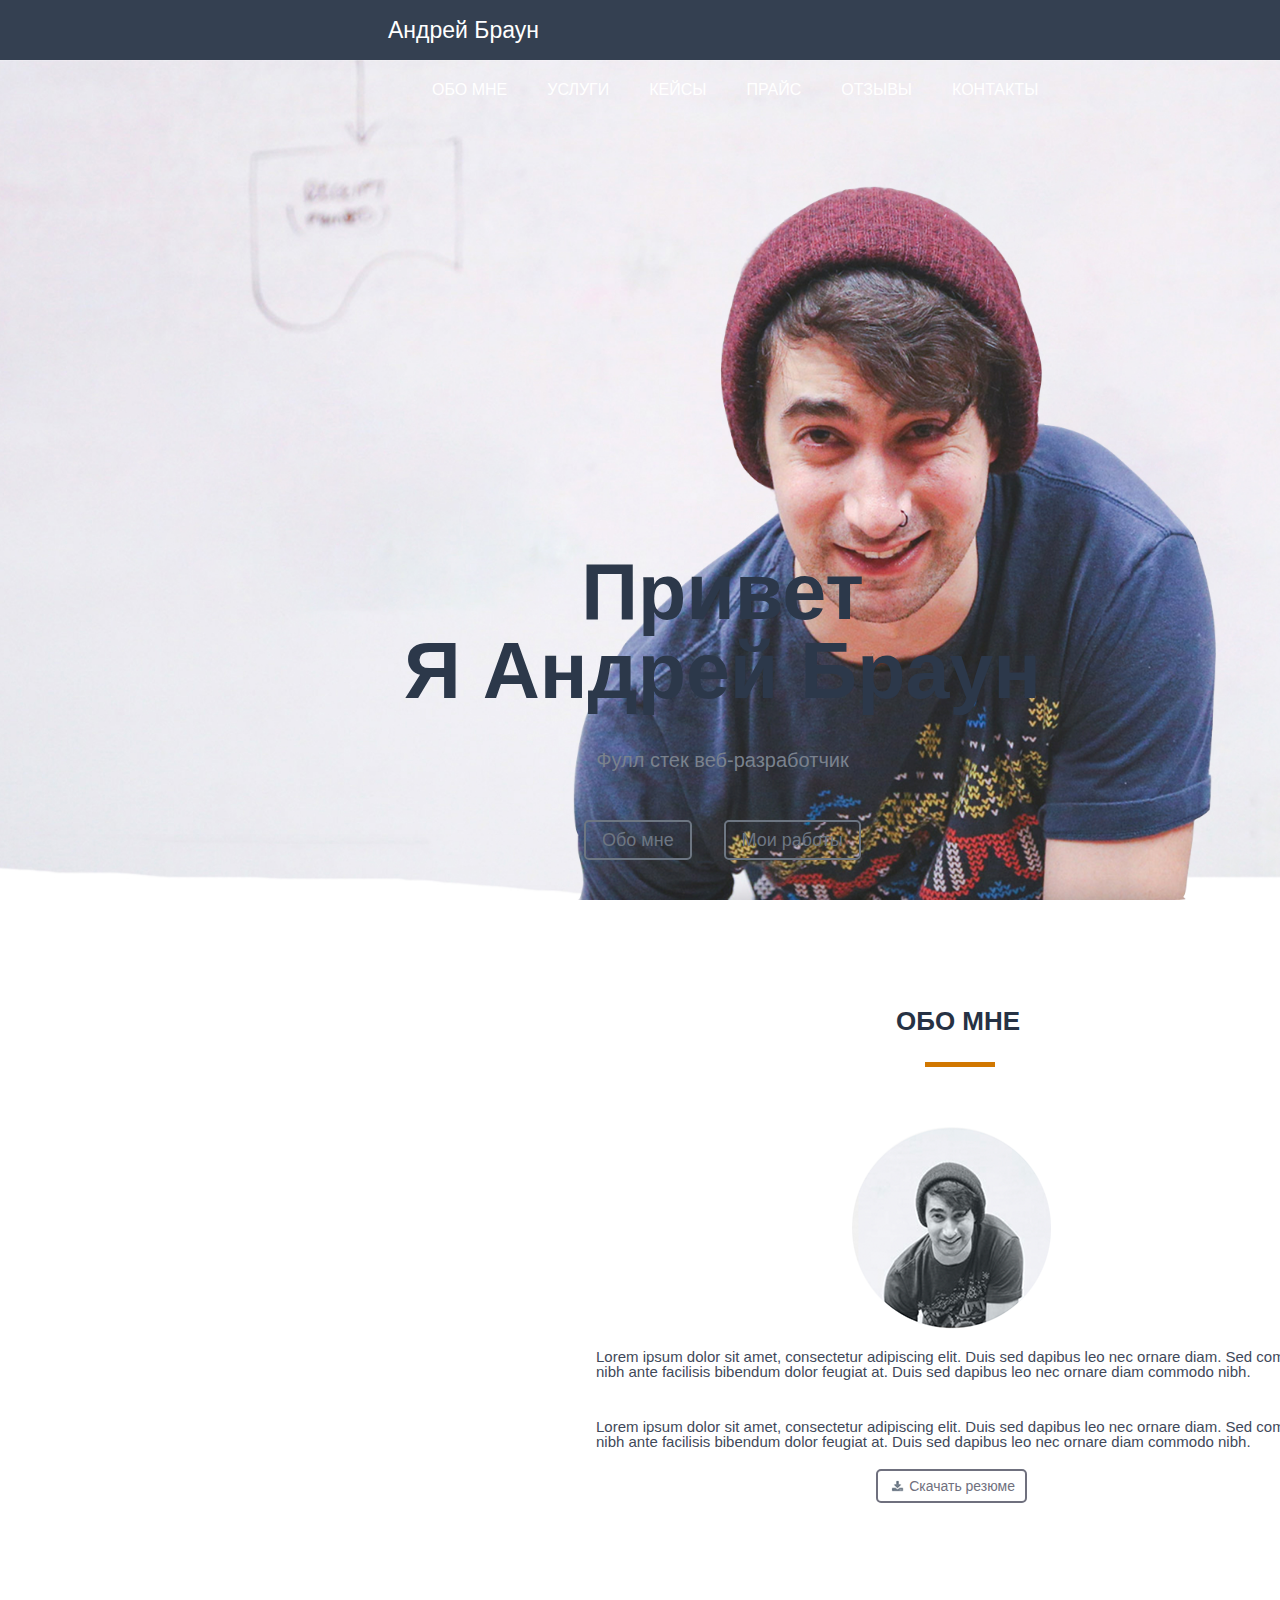
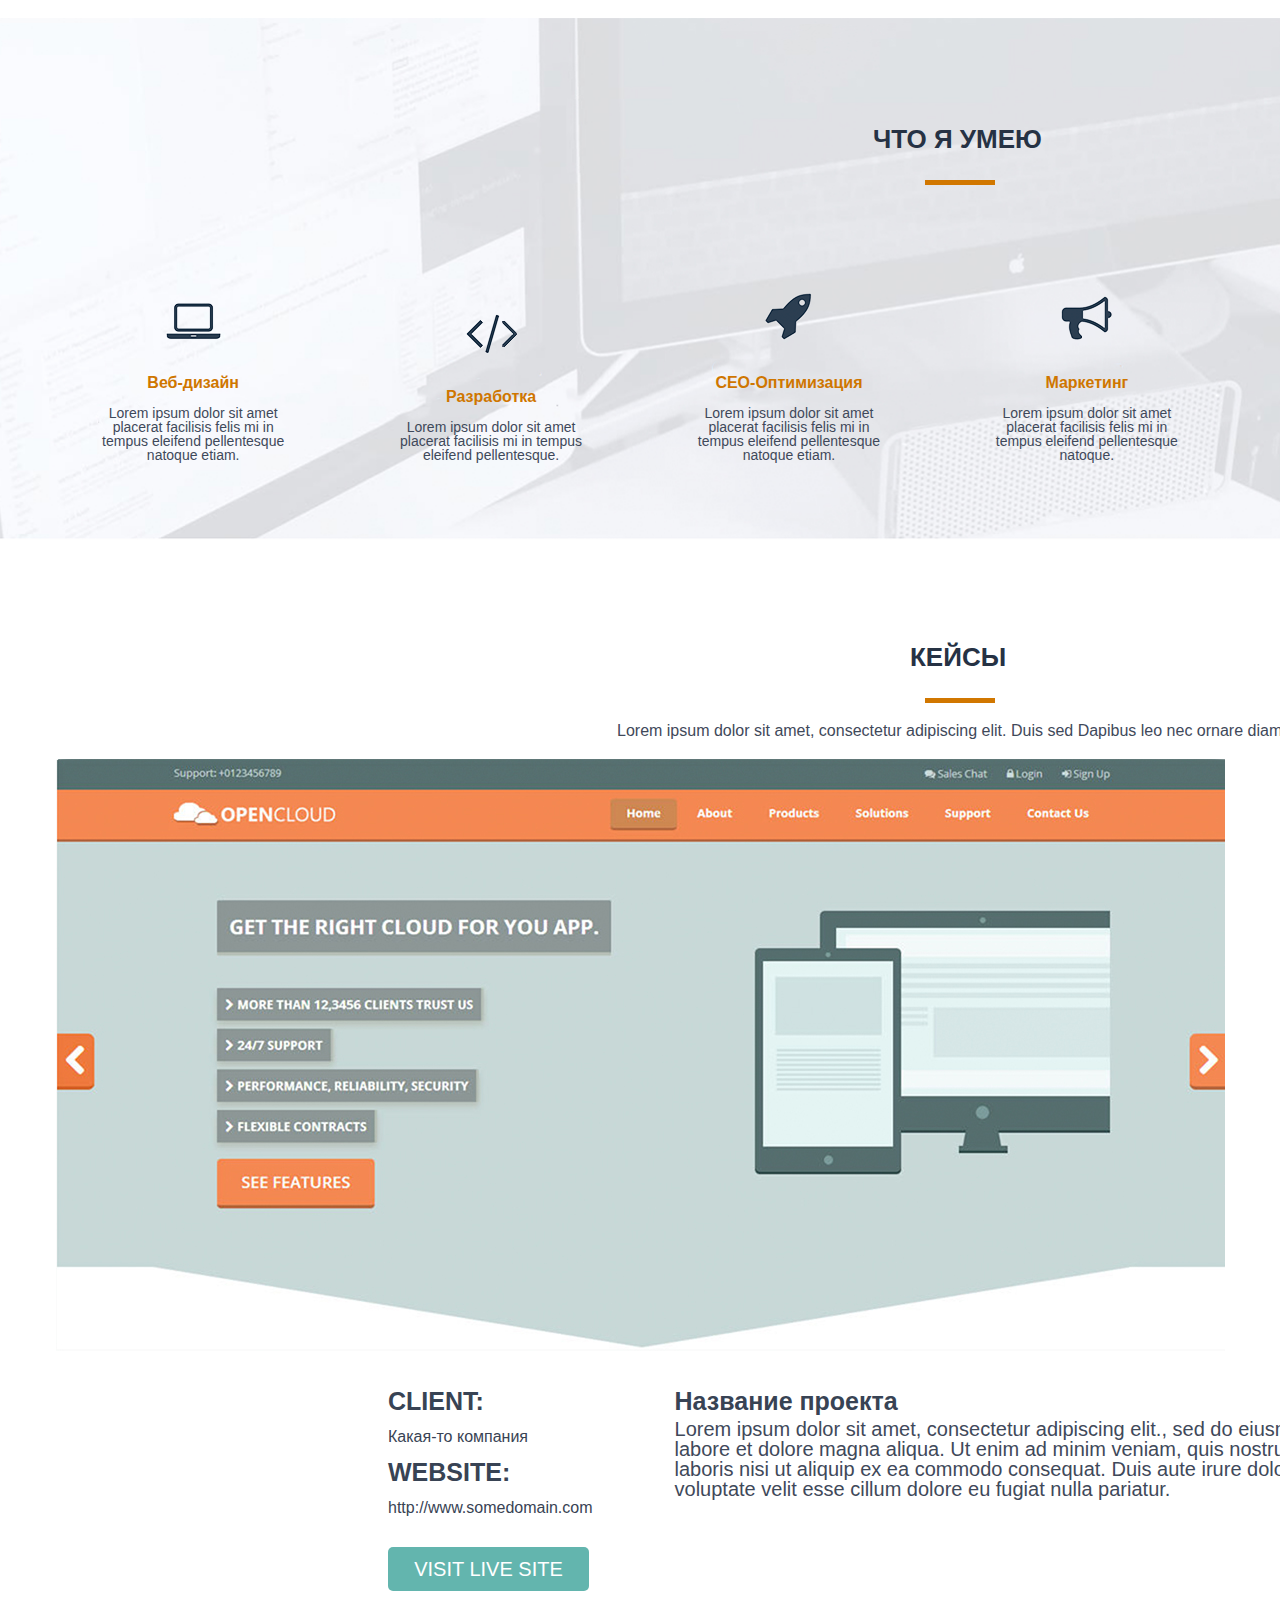
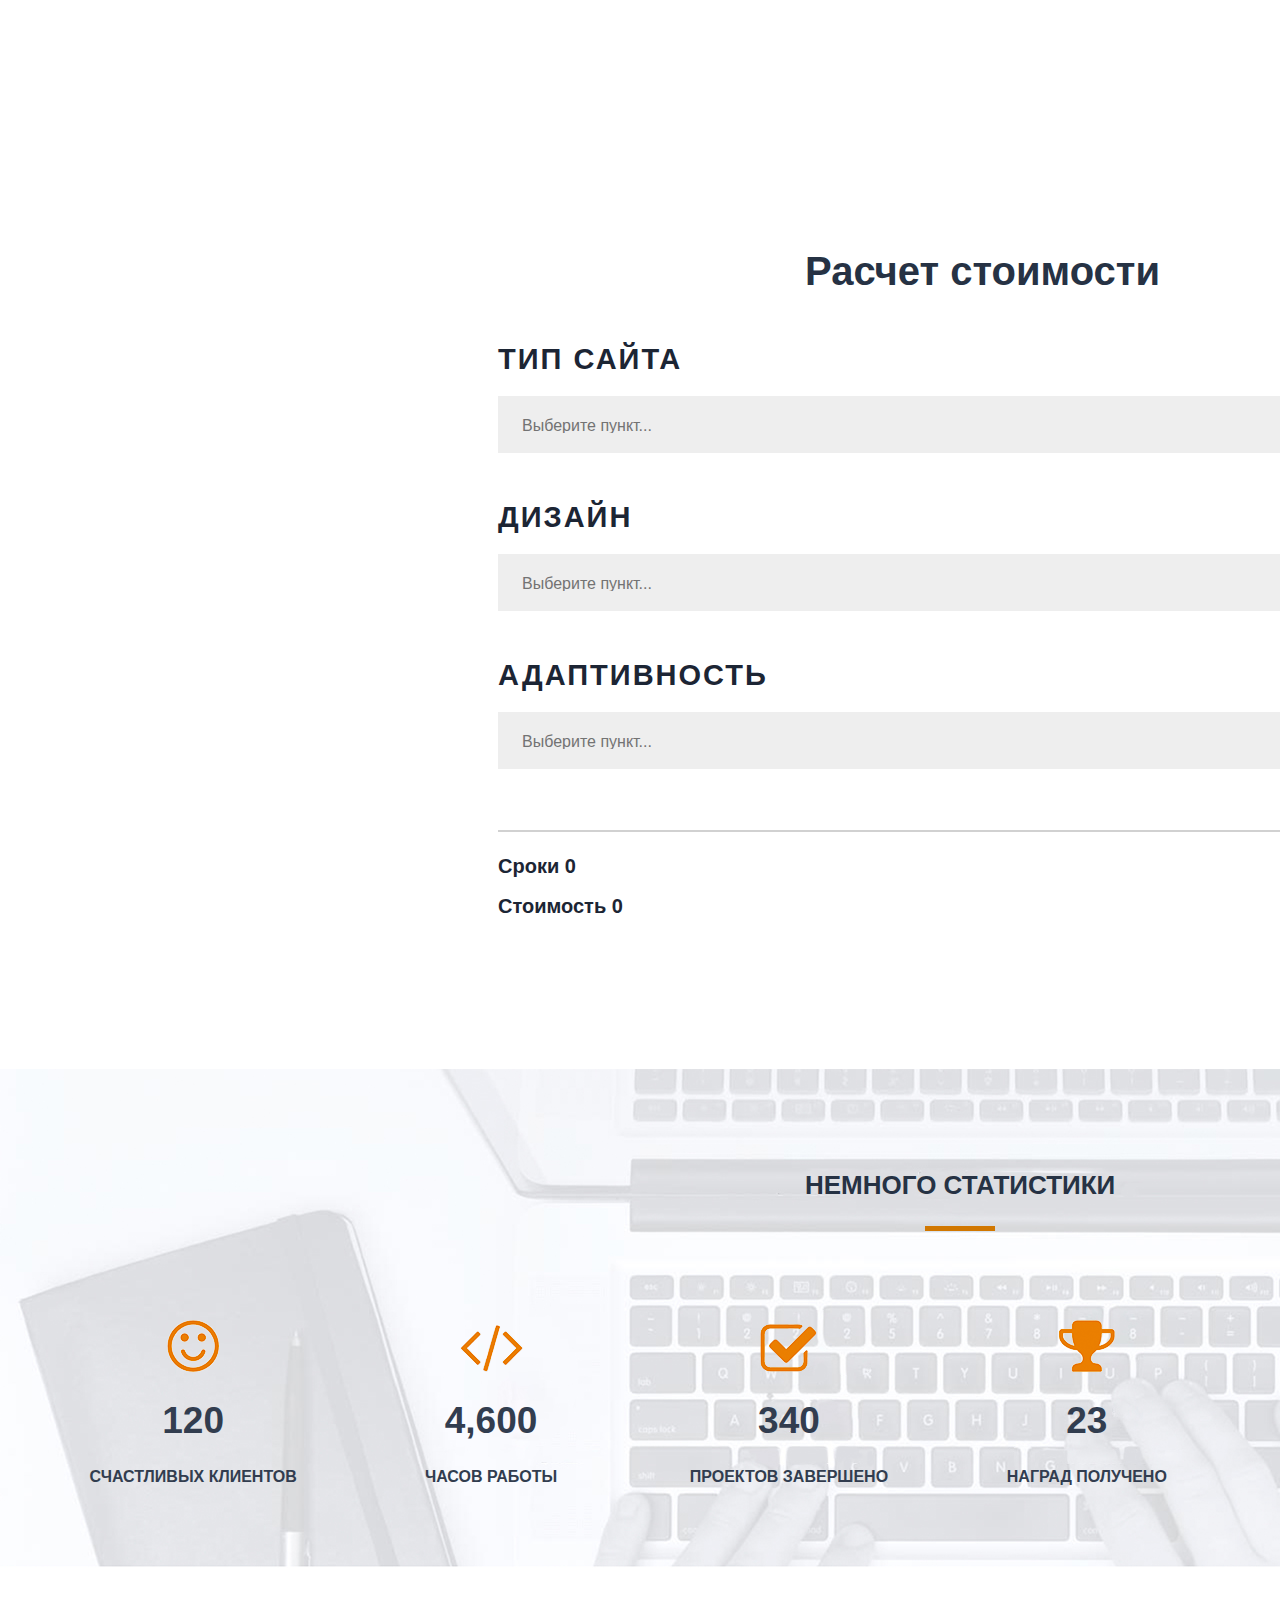
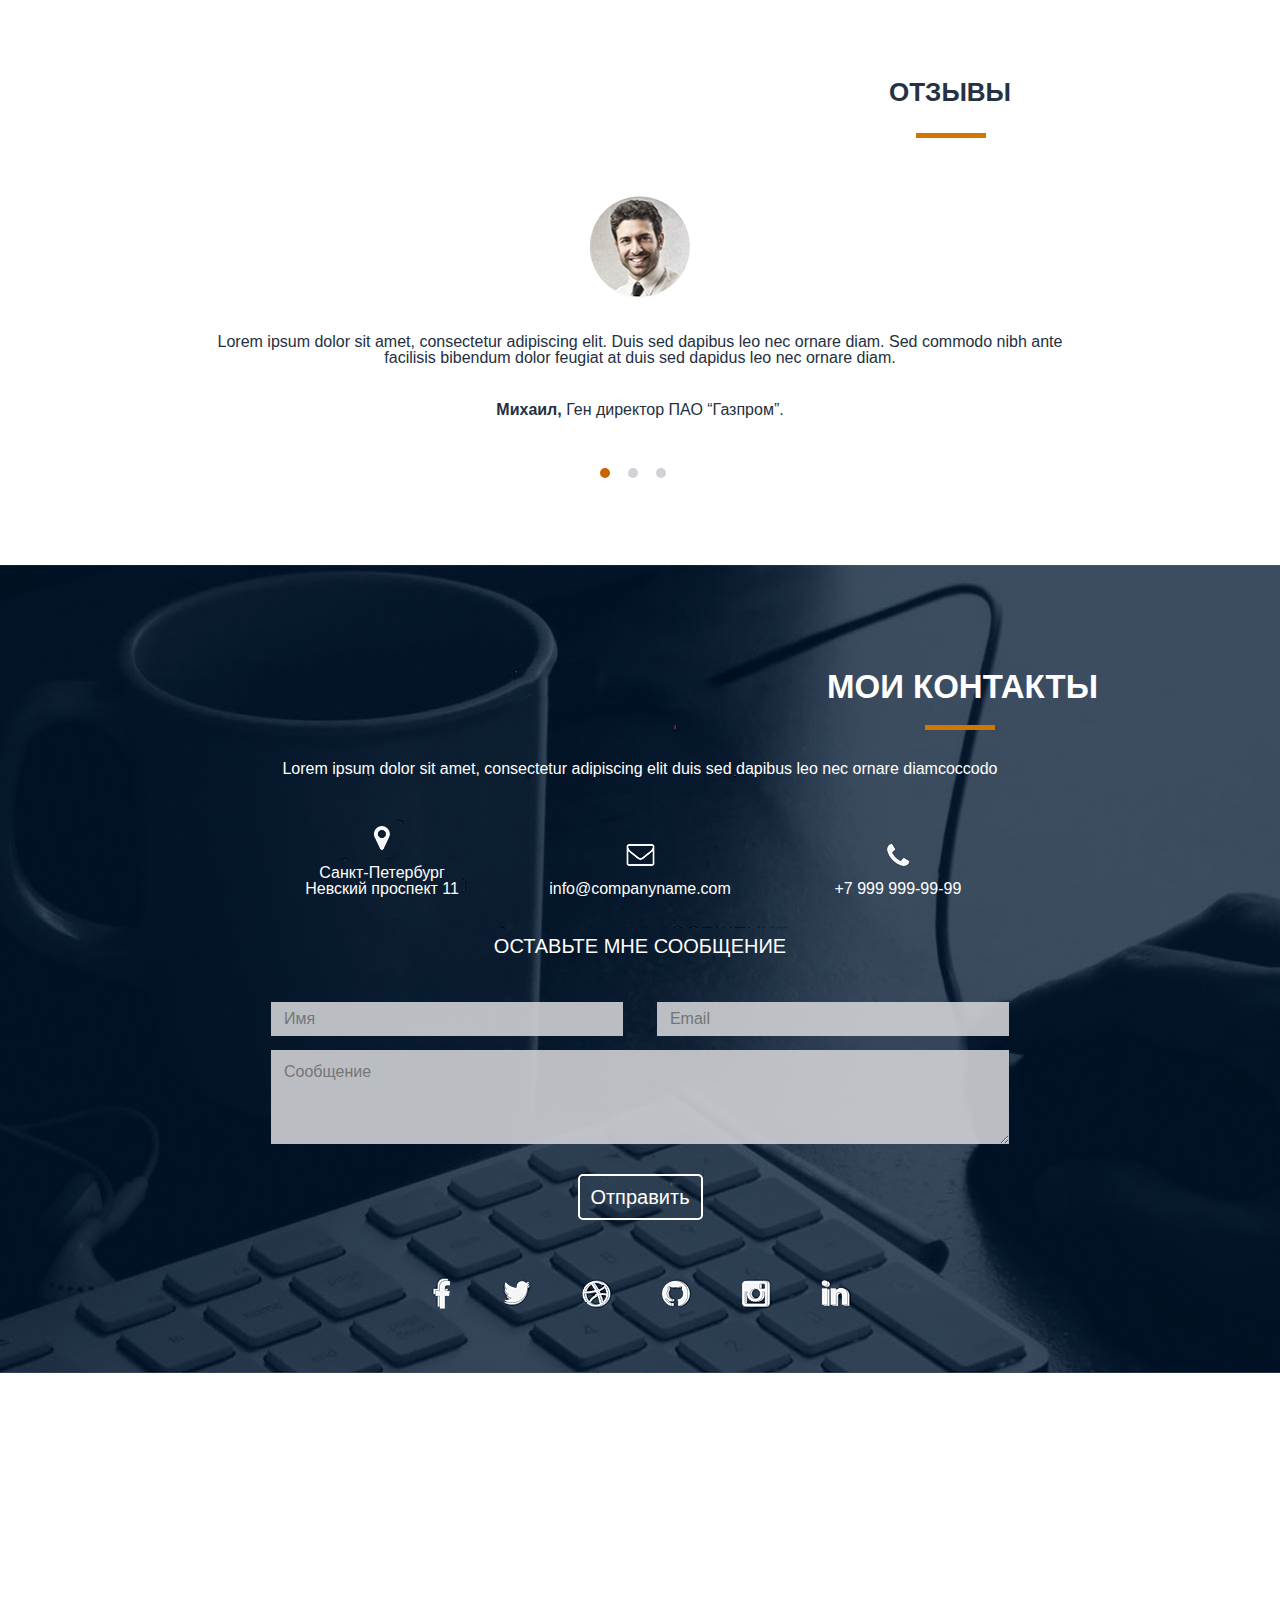
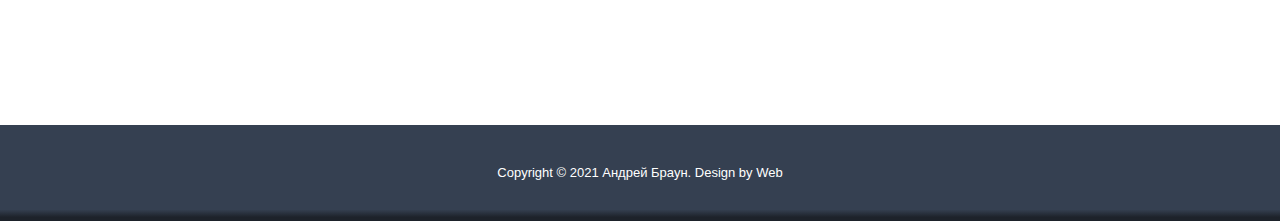
==== commit 3a4679e7: "Add files via upload" ====
--- a/src/index.html
+++ b/src/index.html
@@ -163,13 +163,13 @@
             </div>
     
             <div class="unit">
-                <img src="/img/check mark.png" alt="Изображение">
+                <img src="img/check mark.png" alt="Изображение">
                 <p class="number">340</p>
                 <p class="word">Проектов завершено</p>
             </div>
     
             <div class="unit">
-                <img src="/img/cup.png" alt="Изображение">
+                <img src="img/cup.png" alt="Изображение">
                 <p class="number">23</p>
                 <p class="word">Наград получено</p>
             </div>
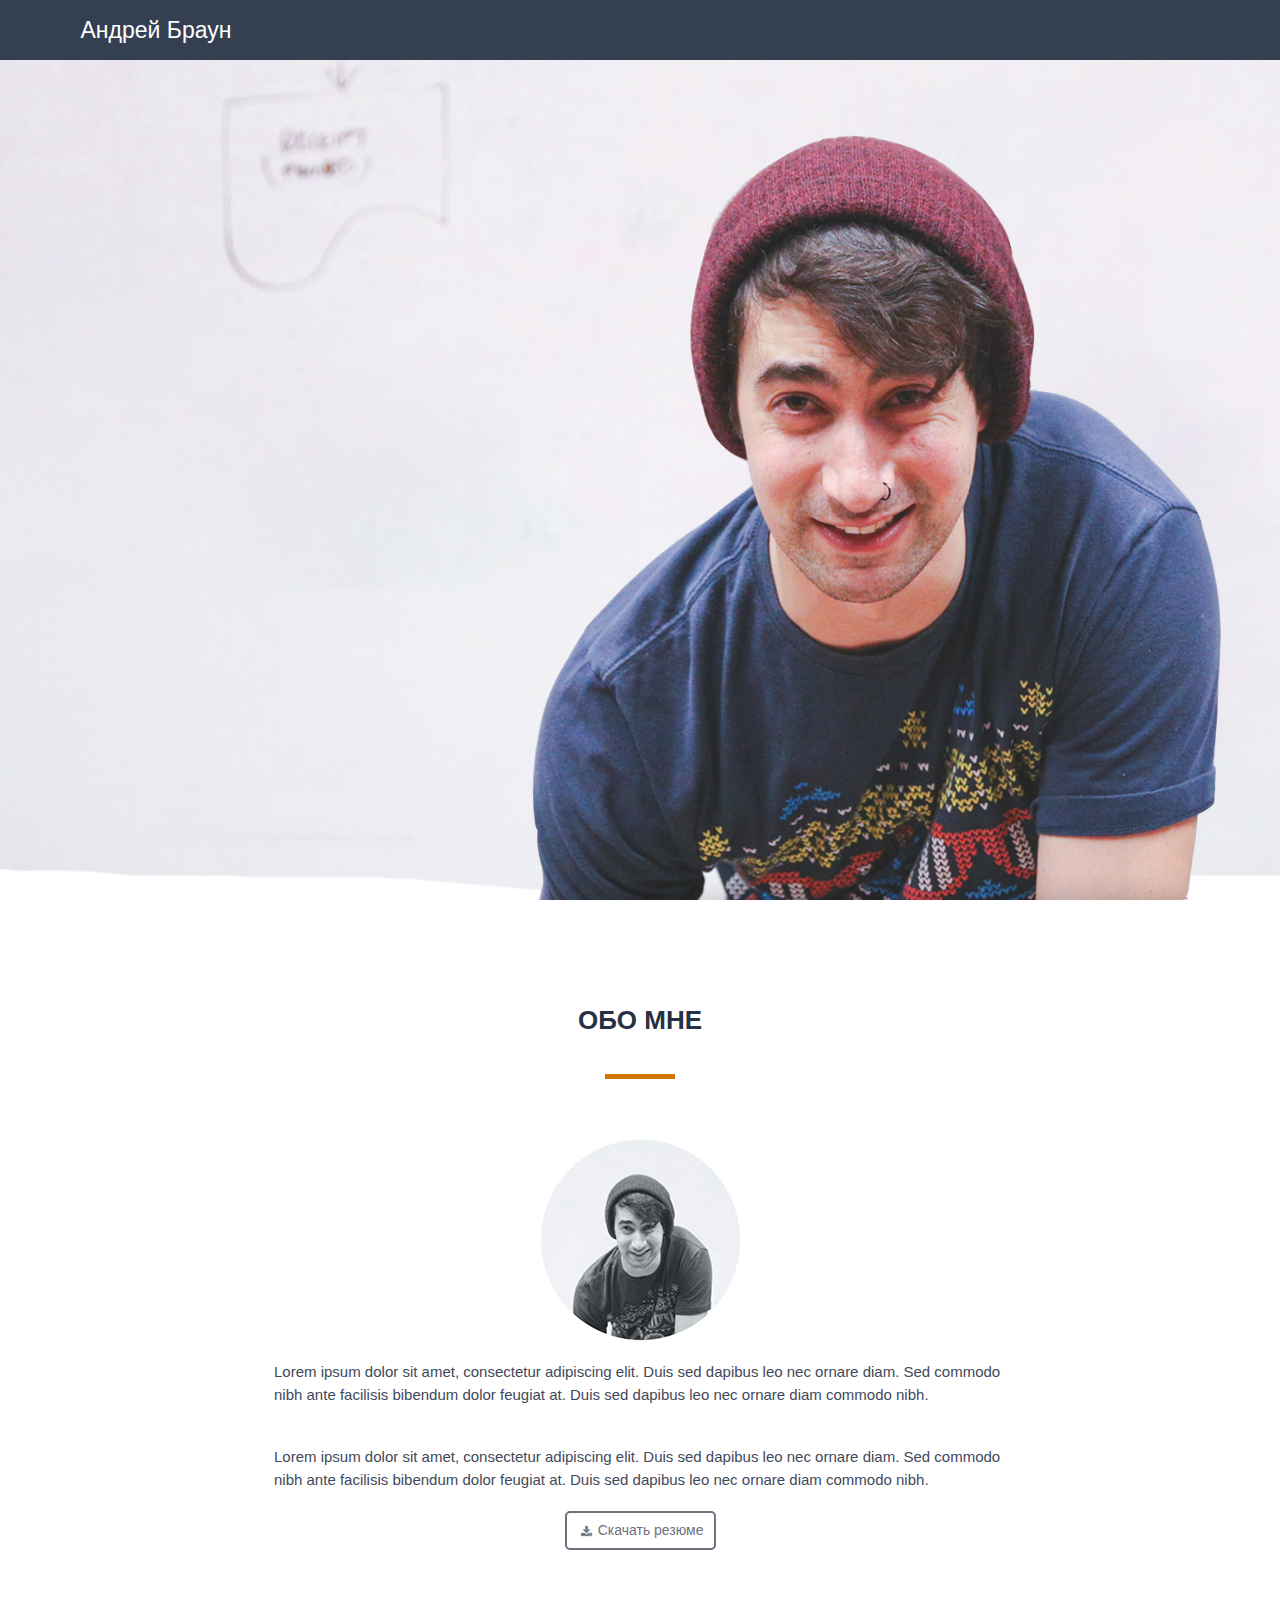
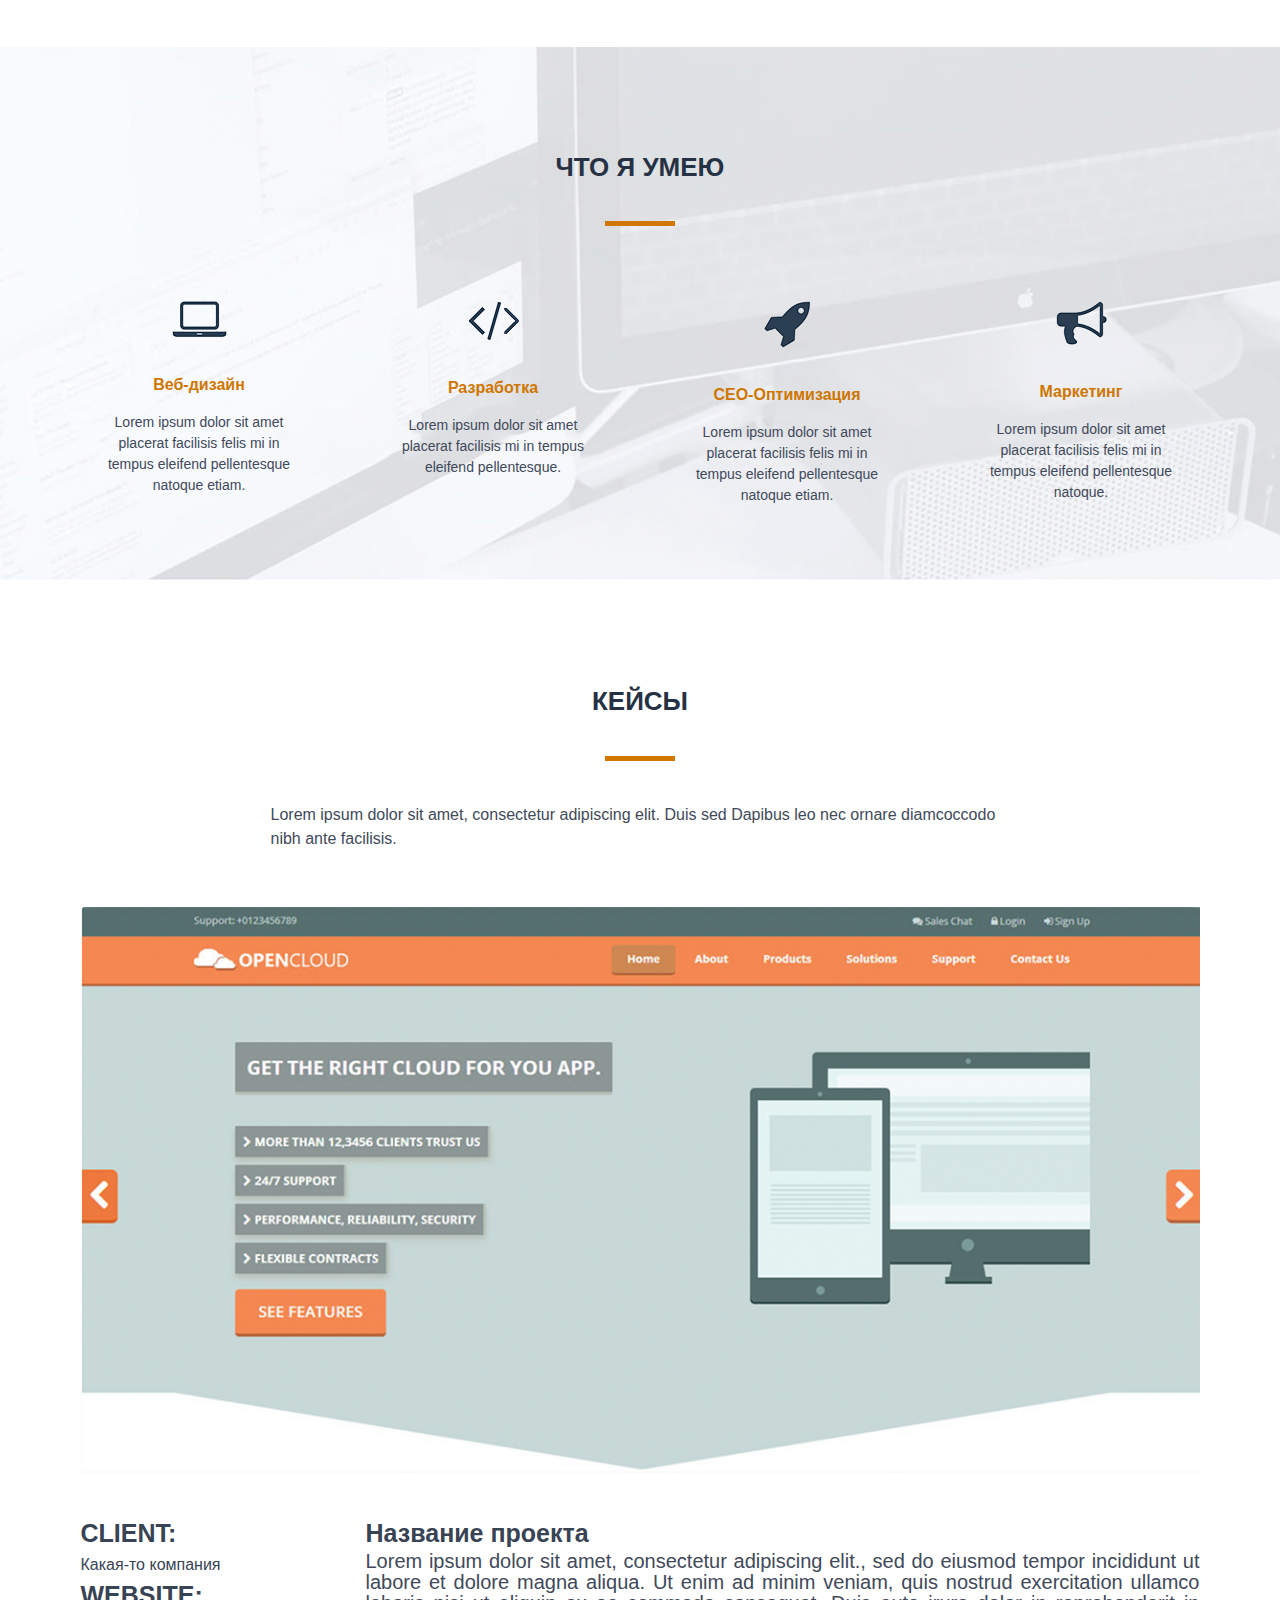
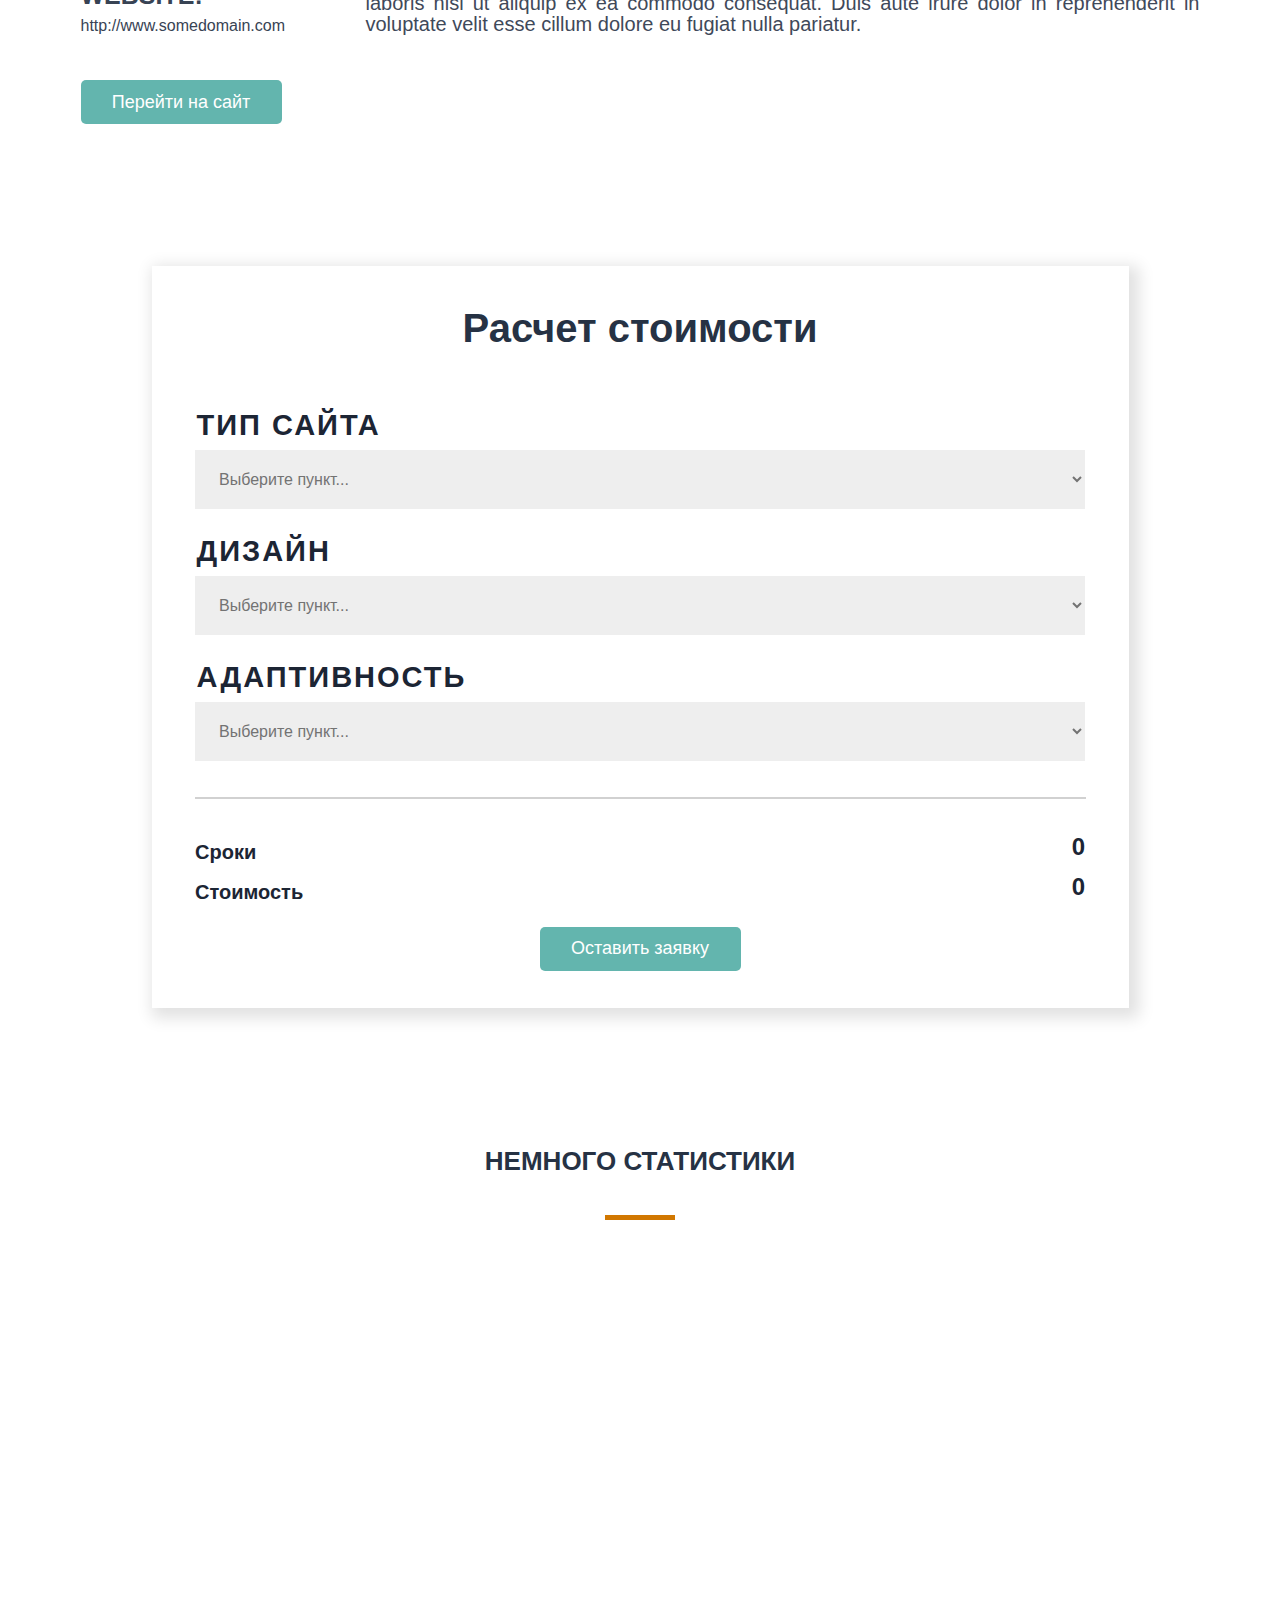
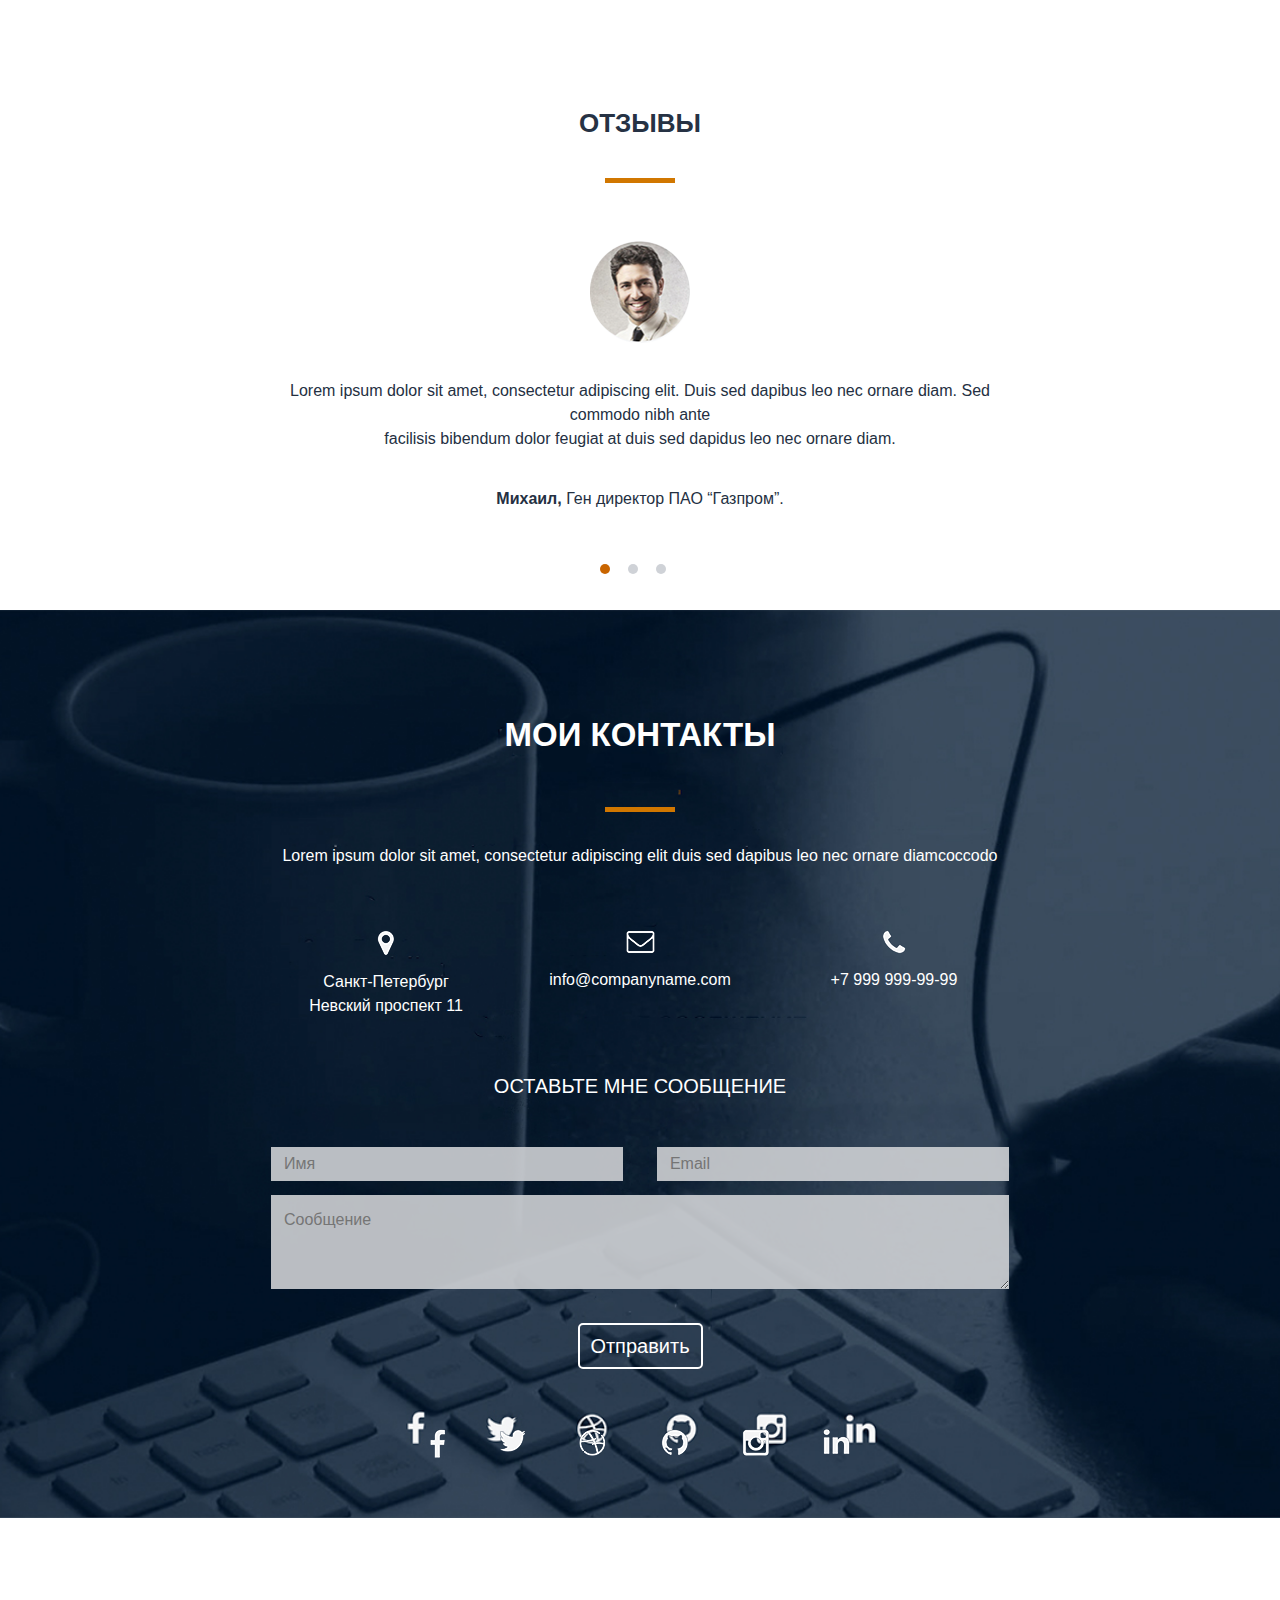
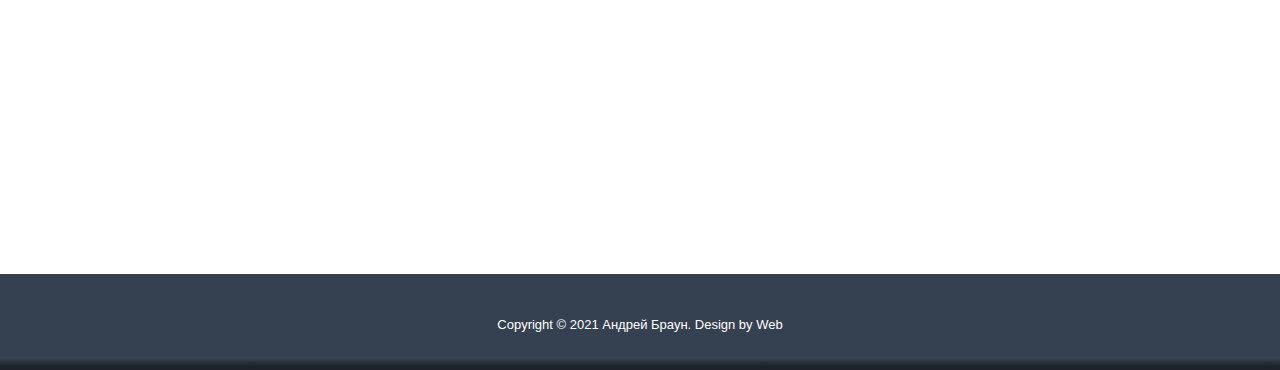
==== commit 8abd8178: "Анимации и Bootstrap" ====
--- a/src/index.html
+++ b/src/index.html
@@ -1,249 +1,373 @@
 <!DOCTYPE html>
 <html lang="en">
+
 <head>
     <meta charset="UTF-8">
     <meta name="description" content="Это моя первая страница...">
     <meta name="author" content="Evgeniya">
     <meta name="robots" content="all">
-    
-     <meta property="og:title" content="Это моя первая страница...">
-      
+    <meta property="og:title" content="Это моя первая страница...">
+    <meta name="viewport" content="width=device-width, initial-scale=1.0">
     <link rel="stylesheet" href="css/reset.css">
+    <link rel="stylesheet" href="css/bootstrap.min.css">
     <link rel="stylesheet" href="css/style.css">
-     <title>Андрей Браун - Веб-разработчик</title>
+    <title>Андрей Браун - Веб-разработчик</title>
 </head>
+
 <body>
+
+    <div class="loading">
+        <div class="load_box">
+            <div class="element"></div>
+            <div class="element"></div>
+            <div class="element"></div>
+            <div class="element"></div>
+            <div class="element"></div>
+        </div>
+    </div>
+
     <header>
         <nav>
-            <div class="logo">Андрей Браун</div>
-            <div class="menu"><ul>
-                <li>Обо мне</li>
-                <li>Услуги</li>
-                <li>Кейсы</li>
-                <li>Прайс</li>
-                <li>Отзывы</li>
-                <li>Контакты</li>
-            </ul></div>
+            <div class="container">
+                <div class="row">
+                    <div class="col-xxl-2 col-lg-3 col-7">
+                        <div class="logo">Андрей Браун</div>
+                    </div>
+                    <div
+                        class="px-0 col-xxl-6 col-xl-7 col-lg-8 offset-xxl-4 offset-xl-2 offset-lg-1 d-none d-lg-block">
+                        <div class="menu">
+                            <ul>
+                                <li><a href="#">Обо мне</a></li>
+                                <li><a href="#">Услуги</a></li>
+                                <li><a href="#">Кейсы</a></li>
+                                <li><a href="#">Прайс</a></li>
+                                <li><a href="#">Отзывы</a></li>
+                                <li><a href="#">Контакты</a></li>
+                            </ul>
+                        </div>
+                    </div>
+                    <div class="col-5 d-flex d-lg-none flex-column justify-content-center align-items-end">
+                        <div class="dropdown">
+                            <a class="btn btn-outline-secondary dropdown-toggle white-btn" href="#" role="button"
+                                id="dropdownMenuLink" data-bs-toggle="dropdown" aria-expanded="false">
+                                Навигация
+                            </a>
+
+                            <ul class="dropdown-menu" aria-labelledby="dropdownMenuLink">
+                                <li><a class="dropdown-item" href="#">Обо мне</a></li>
+                                <li><a class="dropdown-item" href="#">Услуги</a></li>
+                                <li><a class="dropdown-item" href="#">Кейсы</a></li>
+                                <li><a class="dropdown-item" href="#">Прайс</a></li>
+                                <li><a class="dropdown-item" href="#">Отзывы</a></li>
+                                <li><a class="dropdown-item" href="#">Контакты</a></li>
+                            </ul>
+                        </div>
+                    </div>
+                </div>
+            </div>
+
+
         </nav>
     </header>
-    <div class="main"><div class="title_container">
-        <h1>Привет <br> Я Андрей Браун</h1>
-        <h4>Фулл стек веб-разработчик</h4>
-        <input type="submit" value="Обо мне">
-        <input type="submit" value="Мои работы">
-    </div></div>
-    
-    <div class="description">
-        <h2>Обо мне</h2>
-        <span id="line"></span>
-        <img class="foto" src="img/foto.png" alt="Изображение">
-        <p>Lorem ipsum dolor sit amet, consectetur adipiscing elit. Duis sed dapibus leo nec ornare diam. Sed commodo nibh ante
-            facilisis bibendum dolor feugiat at. Duis sed dapibus leo nec ornare diam commodo nibh.</p> 
-        <p>Lorem ipsum dolor sit amet, consectetur adipiscing elit. Duis sed dapibus leo nec ornare diam. Sed commodo nibh ante
-            facilisis bibendum dolor feugiat at. Duis sed dapibus leo nec ornare diam commodo nibh.</p>   
-        <input type="submit" value="Скачать резюме" class="button">
-            
-    </div>
-
-   <div class="skills">
+
+    <main>
+        <section class="main">
+            <div class="container h-100">
+                <div class="row align-items-center h-100">
+                    <div class="col-lg-6 mt-5 pt-5">
+                        <div class="title_container mt-5">
+                            <h1>Привет <br> Я Андрей Браун</h1>
+                            <h4>Фулл стек веб-разработчик</h4>
+                            <input type="button" value="Обо мне">
+                            <input type="button" value="Мои работы">
+                        </div>
+                    </div>
+                </div>
+            </div>
+        </section>
+
+        <section class="description">
+            <h2>Обо мне</h2>
+            <span id="line"></span>
+
+            <div class="content_description">
+                <img class="foto" src="img/foto.png" alt="Изображение">
+                <p>Lorem ipsum dolor sit amet, consectetur adipiscing elit. Duis sed dapibus leo nec ornare diam. Sed
+                    commodo nibh ante facilisis bibendum dolor feugiat at. Duis sed dapibus leo nec ornare diam commodo
+                    nibh.</p>
+                <p>Lorem ipsum dolor sit amet, consectetur adipiscing elit. Duis sed dapibus leo nec ornare diam. Sed
+                    commodo nibh ante facilisis bibendum dolor feugiat at. Duis sed dapibus leo nec ornare diam commodo
+                    nibh.</p>
+                <input type="submit" value="Скачать резюме" class="button">
+            </div>
+
+
+        </section>
+
+        <section class="skills">
             <h2>Что я умею</h2>
-             <span id="line"></span>
-
-        <div class="big_block">
-            <div class="block">
-                 <img src="img/laptop.png" alt="Изображение">
-                 <p>Веб-дизайн</p>
-                 <span>Lorem ipsum dolor sit amet placerat facilisis felis mi in tempus eleifend pellentesque natoque etiam.</span>
-             </div>
-
-             <div class="block">
-                <img src="img/sign.png" alt="Изображение">
-                <p>Разработка</p>
-                <span>Lorem ipsum dolor sit amet placerat facilisis mi in tempus eleifend pellentesque.</span>
-             </div>
-
-            <div class="block">
-                <img src="img/rocket.png" alt="Изображение">
-                <p>CEO-Оптимизация</p>
-                <span>Lorem ipsum dolor sit amet placerat facilisis felis mi in tempus eleifend pellentesque natoque etiam.</span>
-              </div>
-
-             <div class="block">
-                <img src="img/gramophone.png" alt="Изображение">
-                <p>Маркетинг</p>
-                <span>Lorem ipsum dolor sit amet placerat facilisis felis mi in tempus eleifend pellentesque natoque.</span>
-             </div>  
-        </div>     
-   </div>
-    
-    <div class="cases">
-        <div class="cases_title">
-            <h2>Кейсы</h2>
-        <span id="line"></span>
-        <p>Lorem ipsum dolor sit amet, consectetur adipiscing elit. Duis sed Dapibus leo nec ornare diamcoccodo nibh ante facilisis.</p>
-        </div>
-        
-        <p id="examp"><img src="img/examp.jpg" alt="Изображение"></p> 
-
-        <div class="example">
-            <div class="client">
-                <p>Client:</p>
-                <span>Какая-то компания</span>
-                <p>Website:</p>
-                <span>http://www.somedomain.com</span> <br>
-                <input type="submit" value="Visit live site" class="site">
-            </div>
-    
-            <div class="name_project">
-                <p>Название проекта</p>
-                <span>Lorem ipsum dolor sit amet, consectetur adipiscing elit., sed do eiusmod tempor incididunt ut labore et dolore magna
-                    aliqua. Ut enim ad minim veniam, quis nostrud exercitation ullamco laboris nisi ut aliquip ex ea commodo consequat.
-                    Duis aute irure dolor in reprehenderit in voluptate velit esse cillum dolore eu fugiat nulla pariatur.</span>
-            </div>
-        </div>
-    </div>
-    
-    <div class="price">
-       <p><h2>Расчет стоимости</h2></p> 
-        <form action="">
-
-            <div class="form">
+            <span id="line"></span>
+
+            <div class="big_block">
+                <div class="block">
+                    <img src="img/laptop.png" alt="Изображение">
+                    <p>Веб-дизайн</p>
+                    <span>Lorem ipsum dolor sit amet placerat facilisis felis mi in tempus eleifend pellentesque natoque
+                        etiam.</span>
+                </div>
+
+                <div class="block">
+                    <img src="img/sign.png" alt="Изображение">
+                    <p>Разработка</p>
+                    <span>Lorem ipsum dolor sit amet placerat facilisis mi in tempus eleifend pellentesque.</span>
+                </div>
+
+                <div class="block">
+                    <img src="img/rocket.png" alt="Изображение">
+                    <p>CEO-Оптимизация</p>
+                    <span>Lorem ipsum dolor sit amet placerat facilisis felis mi in tempus eleifend pellentesque natoque
+                        etiam.</span>
+                </div>
+
+                <div class="block">
+                    <img src="img/gramophone.png" alt="Изображение">
+                    <p>Маркетинг</p>
+                    <span>Lorem ipsum dolor sit amet placerat facilisis felis mi in tempus eleifend pellentesque
+                        natoque.</span>
+                </div>
+            </div>
+        </section>
+
+        <section class="cases">
+            <div class="container">
+                <div class="row align-items-center">
+                    <div class="col-lg">
+                        <div class="cases_title">
+                            <h2>Кейсы</h2>
+                            <span id="line"></span>
+
+                            <div class="row justify-content-center">
+                                <div class="col-lg-8 md-6 my-5">
+                                    <p>Lorem ipsum dolor sit amet, consectetur adipiscing elit. Duis sed Dapibus leo nec
+                                        ornare diamcoccodo nibh ante facilisis.</p>
+                                </div>
+                            </div>
+                        </div>
+
+                        <div class="row">
+                            <div class="col pb-5">
+                                <img src="img/examp.jpg" alt="Изображение" class="examp">
+                            </div>
+                        </div>
+
+                        <div class="row">
+                            <div class="client col-lg-2 md-2 pb-5">
+                                <p class="m-0">Client:</p>
+                                <span>Какая-то компания</span>
+
+                                <p class="m-0">Website:</p>
+                                <span>http://www.somedomain.com</span> <br>
+                                <input type="submit" value="Перейти на сайт" class="but_green mt-5">
+                            </div>
+
+                            <div class="name_project col-lg-9 md-12 offset-lg-1 md-0 justify-content-center pb-5">
+                                <p class="m-0">Название проекта</p>
+                                <span>Lorem ipsum dolor sit amet, consectetur adipiscing elit., sed do eiusmod
+                                    tempor
+                                    incididunt ut
+                                    labore et dolore magna
+                                    aliqua. Ut enim ad minim veniam, quis nostrud exercitation ullamco laboris
+                                    nisi ut
+                                    aliquip ex ea
+                                    commodo consequat.
+                                    Duis aute irure dolor in reprehenderit in voluptate velit esse cillum dolore
+                                    eu fugiat
+                                    nulla
+                                    pariatur.</span>
+                            </div>
+                        </div>
+                    </div>
+                </div>
+            </div>
+        </section>
+
+        <section class="price">
+            <form action="#" class="form">
+
+                <p>
+                <h2>Расчет стоимости</h2>
+                </p>
+
                 <h5>Тип сайта</h5>
-                    <select name="list1" class="list">
-                        <option value="">Выберите пункт...</option>
-                        <option value="opt1"> Сайт визитка</option>
-                        <option value="opt2">Лендинг</option>
-                        <option value="opt3">Интернет магазин</option>
-                    </select>
+                <select name="list1" class="list">
+                    <option value="">Выберите пункт...</option>
+                    <option value="opt1"> Сайт визитка</option>
+                    <option value="opt2">Лендинг</option>
+                    <option value="opt3">Интернет магазин</option>
+                </select>
 
                 <h5>Дизайн</h5>
-                    <select name="list2" class="list">
-                        <option value="">Выберите пункт...</option>
-                        <option value="opt1">Дизайн 1</option>
-                        <option value="opt2">Дизайн 2</option>
-                        <option value="opt3">Дизайн 3</option>
-                    </select>
+                <select name="list2" class="list">
+                    <option value="">Выберите пункт...</option>
+                    <option value="opt1">Дизайн 1</option>
+                    <option value="opt2">Дизайн 2</option>
+                    <option value="opt3">Дизайн 3</option>
+                </select>
 
                 <h5>Адаптивность</h5>
-                    <select name="list3" class="list">
-                        <option value="">Выберите пункт...</option>
-                        <option value="opt1">Вариант 1</option>
-                        <option value="opt2">Вариант 2</option>
-                        <option value="opt3">Вариант 3</option>
-                    </select>
-
-                    <div>
-                        <span id="line_gray"></span>
-                    </div>
-
-                    <div class="receipt">
-                        <p>Сроки 0</p>
-                        <p>Стоимость 0</p>
-                    </div>
-            </div>
-
-        </form>
-    </div>
-
-    <div class="statistics">
-        <h2>Немного статистики</h2>
-        <span id="line"></span>
-
-        <div class="stat">
-            <div class="unit">
-                <img src="img/smile.png" alt="Изображение">
-                <p class="number">120</p>
-                <p class="word">Счастливых клиентов</p>
-            </div>
-    
-            <div class="unit">
-                <img src="img/bkt.png" alt="Изображение">
-                <p class="number">4,600</p>
-                <p class="word">Часов работы</p>
-            </div>
-    
-            <div class="unit">
-                <img src="img/check mark.png" alt="Изображение">
-                <p class="number">340</p>
-                <p class="word">Проектов завершено</p>
-            </div>
-    
-            <div class="unit">
-                <img src="img/cup.png" alt="Изображение">
-                <p class="number">23</p>
-                <p class="word">Наград получено</p>
-            </div>
-        </div>
-        
-    </div>
-    
-    <div class="reviews">
-        
-        <h2>Отзывы</h2>
-        <span id="line"></span>
-
-        <p><img src="img/foto_2.png" alt="Изображение"></p>
-        <p>Lorem ipsum dolor sit amet, consectetur adipiscing elit. Duis sed dapibus leo nec ornare diam. Sed commodo nibh ante <br> facilisis bibendum dolor feugiat at duis sed dapidus leo nec ornare diam.</p>
-        <p><span>Михаил,</span> Ген директор ПАО “Газпром”.</p>
-
-        <div class="point">
-            <span id="orange"></span>
-            <span></span>
-            <span></span>
-        </div>
-    </div>
-    
-    <div class="connection">
-        <div class="contacts">
-            <h2>Мои контакты</h2>
+                <select name="list3" class="list">
+                    <option value="">Выберите пункт...</option>
+                    <option value="opt1">Вариант 1</option>
+                    <option value="opt2">Вариант 2</option>
+                    <option value="opt3">Вариант 3</option>
+                </select>
+
+                <div>
+                    <span id="line_gray"></span>
+                </div>
+
+                <table class="receipt">
+                    <tr>
+                        <th>Сроки</th>
+                        <td>0</td>
+                    </tr>
+                    <tr>
+                        <th>Стоимость</th>
+                        <td>0</td>
+                    </tr>
+                </table>
+
+                <input type="reset" value="Оставить заявку" class="but_green">
+            </form>
+        </section>
+
+        <section class="statistics">
+            <h2>Немного статистики</h2>
             <span id="line"></span>
-            <p>Lorem ipsum dolor sit amet, consectetur adipiscing elit duis sed dapibus leo nec ornare diamcoccodo </p>
-        </div>
-        
-        <div class="info">
-            <div>
-                <img src="img/geo.png" alt="Иконка">
-                <p>Санкт-Петербург<br>Невский проспект 11</p>
-            </div>
-
-            <div>
-                <img src="img/mail.png" alt="Иконка">
-                <p>info@companyname.com</p>
-            </div>
-
-            <div>
-                <img src="img/phone.png" alt="Иконка">
-                <p>+7 999 999-99-99</p>
-            </div>
-        </div>
-        
-        <div class="message">
-            <p>Оставьте мне сообщение</p>
-
-            <input type="text" placeholder="Имя" class="count">
-            <input type="text" placeholder="Email" class="count"> <br>
-            <textarea name="text" id="text" cols="45" rows="5" placeholder="Сообщение"></textarea><br>
-
-            <input type="submit" value="Отправить" class="send">
-        </div>
-        
-        <div class="links">
-            <a href="https://www.facebook.com/" target="_blank"><img src="img/fb.png" alt="Ссылка"></a>
-            <a href="https://twitter.com/?lang=ru" target="_blank"><img src="img/twit.png" alt="Ссылка"></a>
-            <a href="https://dribbble.com/" target="_blank"><img src="img/drib.png" alt="Ссылка"></a>
-            <a href="https://github.com/" target="_blank"><img src="img/git.png" alt="Ссылка"></a>
-            <a href="https://www.instagram.com/" target="_blank"><img src="img/inst.png" alt="Ссылка"></a>
-            <a href="https://ru.linkedin.com/" target="_blank"><img src="img/in.png" alt=""></a>
-        </div>
-        
-    </div>
-        
-    <div class="map">
-        <iframe src="https://www.google.com/maps/embed?pb=!1m18!1m12!1m3!1d1998.734961632457!2d30.313203216173388!3d59.936539969229884!2m3!1f0!2f0!3f0!3m2!1i1024!2i768!4f13.1!3m3!1m2!1s0x4696311ab9f1d71d%3A0x11442eb618bdb52f!2z0J3QtdCy0YHQutC40Lkg0L_RgC4sIDExLCDQodCw0L3QutGCLdCf0LXRgtC10YDQsdGD0YDQsywgMTkxMTg2!5e0!3m2!1sru!2sru!4v1647325867886!5m2!1sru!2sru" width="100%" height="350" style="border:0;" allowfullscreen="" loading="lazy"></iframe>
-    </div>
+
+            <div class="stat">
+                <div class="unit">
+                    <img src="img/smile.png" alt="Изображение">
+                    <p class="number">120</p>
+                    <p class="word">Счастливых клиентов</p>
+                </div>
+
+                <div class="unit">
+                    <img src="img/bkt.png" alt="Изображение">
+                    <p class="number">4,600</p>
+                    <p class="word">Часов работы</p>
+                </div>
+
+                <div class="unit">
+                    <img src="img/check mark.png" alt="Изображение">
+                    <p class="number">340</p>
+                    <p class="word">Проектов завершено</p>
+                </div>
+
+                <div class="unit">
+                    <img src="img/cup.png" alt="Изображение">
+                    <p class="number">23</p>
+                    <p class="word">Наград получено</p>
+                </div>
+            </div>
+
+        </section>
+
+        <section class="reviews">
+            <div class="container">
+                <div class="row justify-content-center">
+                    <div class="col-lg-8 sm-4">
+                        <h2>Отзывы</h2>
+                        <span id="line"></span>
+
+                        <p><img src="img/foto_2.png" alt="Изображение"></p>
+                        <p>Lorem ipsum dolor sit amet, consectetur adipiscing elit. Duis sed dapibus leo nec ornare
+                            diam. Sed
+                            commodo
+                            nibh ante <br> facilisis bibendum dolor feugiat at duis sed dapidus leo nec ornare diam.</p>
+                        <p><span>Михаил,</span> Ген директор ПАО “Газпром”.</p>
+
+                        <div class="point">
+                            <span></span>
+                            <span></span>
+                            <span></span>
+                        </div>
+                    </div>
+                </div>
+            </div>
+
+
+        </section>
+
+        <section class="connection">
+            <div class="contacts">
+                <h2>Мои контакты</h2>
+                <span id="line"></span>
+                <p>Lorem ipsum dolor sit amet, consectetur adipiscing elit duis sed dapibus leo nec ornare diamcoccodo
+                </p>
+            </div>
+
+            <div class="info">
+                <div>
+                    <img src="img/geo.png" alt="Иконка">
+                    <p>Санкт-Петербург<br>Невский проспект 11</p>
+                </div>
+
+                <div>
+                    <img src="img/mail.png" alt="Иконка">
+                    <p>info@companyname.com</p>
+                </div>
+
+                <div>
+                    <img src="img/phone.png" alt="Иконка">
+                    <p>+7 999 999-99-99</p>
+                </div>
+            </div>
+
+            <form class="message">
+                <p>Оставьте мне сообщение</p>
+
+                <input type="text" placeholder="Имя" class="count">
+                <input type="email" placeholder="Email" class="count"> <br>
+                <textarea name="text" id="text" cols="45" rows="5" placeholder="Сообщение"></textarea><br>
+
+                <input type="reset" value="Отправить" class="send">
+            </form>
+
+            <div class="links">
+                <a href="https://www.facebook.com/" target="_blank"><img src="img/fb.png" alt="Ссылка"></a>
+                <a href="https://twitter.com/?lang=ru" target="_blank"><img src="img/twit.png" alt="Ссылка"></a>
+                <a href="https://dribbble.com/" target="_blank"><img src="img/drib.png" alt="Ссылка"></a>
+                <a href="https://github.com/" target="_blank"><img src="img/git.png" alt="Ссылка"></a>
+                <a href="https://www.instagram.com/" target="_blank"><img src="img/inst.png" alt="Ссылка"></a>
+                <a href="https://ru.linkedin.com/" target="_blank"><img src="img/in.png" alt=""></a>
+            </div>
+        </section>
+
+        <section class="map">
+            <iframe
+                src="https://www.google.com/maps/embed?pb=!1m18!1m12!1m3!1d1998.734961632457!2d30.313203216173388!3d59.936539969229884!2m3!1f0!2f0!3f0!3m2!1i1024!2i768!4f13.1!3m3!1m2!1s0x4696311ab9f1d71d%3A0x11442eb618bdb52f!2z0J3QtdCy0YHQutC40Lkg0L_RgC4sIDExLCDQodCw0L3QutGCLdCf0LXRgtC10YDQsdGD0YDQsywgMTkxMTg2!5e0!3m2!1sru!2sru!4v1647325867886!5m2!1sru!2sru"
+                width="100%" height="350" style="border:0;" allowfullscreen="" loading="lazy"></iframe>
+        </section>
+
+
+    </main>
 
     <footer>
         <p>Copyright © 2021 Андрей Браун. Design by Web</p>
     </footer>
+
+    <script>
+        window.onload = function () {
+            document.body.classList.add('loaded_hiding');
+            window.setTimeout(function () {
+                document.body.classList.add('loaded');
+                document.body.classList.remove('loaded_hiding');
+            }, 500);
+        }
+    </script>
+
+    <script src="js/bootstrap.bundle.min.js"></script>
 </body>
+
 </html>--- a/src/css/style.css
+++ b/src/css/style.css
@@ -2,23 +2,108 @@
     font-family:Arial, Helvetica, sans-serif ;
 }
 
+.loading {
+	position: fixed;
+	left: 0;
+	top: 0;
+	right: 0;
+	bottom: 0;
+	background: #1c2534;
+	z-index: 100;
+}
+
+.load_box {
+	display: flex;
+	position: relative;
+	top: 50%;
+	left: 50%;
+	width: 150px;
+	height: 100px;
+	align-items: flex-end;
+	justify-content: space-between;
+
+}
+
+.element {
+	display: flex;
+	background-color: rgb(224, 124, 65);
+	border-radius: 100%;
+	width: 20px;
+	height: 20px;
+	transition: all;
+	animation: element_move 1s ease infinite;
+	animation-delay: 0.2s;
+}
+
+@keyframes element_move {
+	0% {
+		transform: translateY(0) scale(0.5);
+	}
+
+	50% {
+		transform: translateY(-50px) scale(1.3);
+	}
+
+	100% {
+		transform: translateY(0) scale(0.5);
+	}
+}
+
+.load_box div:nth-child(2) {
+	animation-delay: 0.4s;
+}
+
+.load_box div:nth-child(3) {
+	animation-delay: 0.6s;
+}
+
+.load_box div:nth-child(4) {
+	animation-delay: 0.8s;
+}
+
+.load_box div:nth-child(5) {
+	animation-delay: 1s;
+}
+
+.loaded_hiding .loading {
+    transition: 0.3s opacity;
+    opacity: 0;
+  }
+
+.loaded .loading {
+    display: none;
+}
+
+
+
+
+
+main {
+    width: 100%;
+    height: 100%;
+    display: contents;
+}
+
 nav {
     width: 100%;
     height: 60px;
     background: #344051;
+    position: fixed;
+    z-index: 10;
 }
 
 .logo {
     color: #fff;
     font-size: 23px;
     line-height: 60px;
-    padding-left: 388px;
     float: left;
+    -webkit-animation: comming 2s ease;
+    -o-animation: comming 2s ease;
+    animation: comming 2s ease;
 }
 
 .menu {
     float: left;
-    padding-left: 432px;
 }
 
 .menu li {
@@ -26,26 +111,61 @@
     line-height: 60px;
     color: #fff;
     margin-right: 40px;
-    font-size: 16px;
+    font-size: 14px;
     text-transform: uppercase;
+    -webkit-animation: topshift 0.4s ease forwards;
+    -o-animation: topshift 0.4s ease forwards;
+    animation: topshift 0.4s ease forwards;
+    opacity: 0;
+}
+
+.menu li a {
+    transition: all 0.1s;
+    color: #fff;
+    transform: scale(1);
+    display: inline-block;
+    text-decoration: none;
+}
+
+.white-btn:visited {
+    color: white;
+}
+
+.menu li a:visited {
+    color: #fff;
+}
+
+.menu li a:hover {
+    color: #e88604; 
+}
+
+.menu li a:active {
+    transform: scale(1.1);
 }
 
 .main {
     width: 100%;
-    height: calc(100% - 60px);
+    height: 100%;
     background: url(../img/boy.png) 90% 100%/auto 85% no-repeat , url(../img/bg.jpg) center/cover no-repeat;
     background: linear-gradient(to top , #000 , 50%);
 }
 
 .title_container {
     float: left;
-    margin: 432px 0px 0px 404px;
     color: #2c384a;
     text-align: center;
+    width: 100%;
+    opacity: 0;
+    -webkit-animation: titlemove 1s ease forwards;
+    -o-animation: titlemove 1s ease forwards;
+    animation: titlemove 1s ease forwards;
+    -webkit-animation-delay: 2.4s;
+    -o-animation-delay: 2.4s;
+    animation-delay: 2s; 
 }
 
 .title_container h1 {
-    font-size: 79px;
+    font-size: 72px;
     font-weight: bold;
 }
 
@@ -67,82 +187,193 @@
     margin: 50px 14px 0px 14px;
 }
 
+.title_container input {
+    transition: all 0.2s;
+    transform: scale(1);
+}
+
+.title_container input:hover {
+    background: #344051;
+    color: #fff;
+}
+
+.title_container input:active {
+    transform: scale(1.1);
+}
+
+@keyframes comming{
+    from{
+        opacity: 0;
+    }
+    to{
+        opacity: 1;
+    }
+}
+
+@keyframes topshift{
+    from {
+        opacity: 0;
+        margin-top: -80px;
+    }
+    to {
+        opacity: 1;
+        margin-top: 0px;
+    }
+}
+
+@keyframes titlemove{
+    from {
+        opacity: 0;
+        margin-left: -500px;
+    }
+    to {
+        opacity: 1;
+        margin-left: 0px;
+    }
+}
+
+.menu li:nth-child(2){
+    animation-delay: 0.4s;
+}
+.menu li:nth-child(3){
+    animation-delay: 0.8s;
+}
+.menu li:nth-child(4){
+    animation-delay: 1.2s;
+}
+.menu li:nth-child(5){
+    animation-delay: 1.6s;
+}
+.menu li:nth-child(6){
+    animation-delay: 2s;
+}
+
+@media (max-width: 991px) {
+    .title_container, .title_container h4, .title_container input {
+        color: white;
+        position: relative;
+        z-index: 3;
+    }
+
+    .title_container input {
+    border: 2px solid #fff;
+    }
+    .main {
+        position: relative;
+    }
+    .main::after {
+        content: "";
+        bottom: 0;
+        top: 0;
+        right: 0;
+        left: 0;
+        position: absolute;
+        background-color: rgba(0, 0, 0, 0.4);
+    }
+}
+
 .description {
-    height: 718px;
+    width: 100%;
+    height: auto;
 }
 
 h2 {
-    float: left;
+    width: 100%;
+    height: max-content;
+    padding: 105px 0 31px 0;
     font-size: 26px;
     font-weight: 600;
     color: #263244;
     text-transform: uppercase;
-}
-.description h2 {
-    margin: 108px 896px 0px 896px;
-    width: 130px;
-}
+    text-align: center;
+}
+
 
 #line {
-    float: left;
-    padding-top: 28px;
-    margin:0px 925px;
+    text-align: center;
+    display: block;
+    margin:0 auto;
     width: 70px;
     border-bottom: 5px solid #d17700;
+    text-align: center;
+}
+
+.content_description {
+    text-align: center;
 }
 
 .foto {
+    display: inline-block;
     width: 199px;
     height: 202px;
-    margin: 60px 852px 0px 852px;
-}
-
-.description p {
+    margin-top: 60px;
+}
+
+.content_description p {
     color: #3f495a;
     font-family: 'Gill Sans', 'Gill Sans MT', Calibri, 'Trebuchet MS', sans-serif;
     font-size: 15px;
-    margin-left:596px;
     padding: 20px 0px;
+    margin: 0 auto;
     width: 732px;
+    text-align: left;
 }
 
 .button {
     width: 151px;
     color: #6f707e;
+    margin-bottom: 97px;
     font-size: 14px;
     text-align: right;
     background:none;
     background: url(../img/download.png) 10% 50%/ 13px 12px no-repeat;
     border: 2px solid #6f707e;
     border-radius: 5px;
-    margin: 0px 876px;
     padding: 7px 10px;
+    transition: all 0.2s;
+    transform: scale(1);
+}
+
+.button:hover{
+    background-color: #ecebeb;
+}
+
+.button:active{
+    transform: scale(1.1);
+}
+
+@media (max-width: 750px) {
+    .content_description p {
+        width: 300px;
+        text-align: justify;
+    }
 }
 
 .skills {
     width: 100%;
-    height: 522px;
+    height: max-content;
     background: url(../img/bg_2.jpg) center/cover no-repeat;
-}
-
-.skills h2 {
-    margin: 108px 873px 0px 873px;
-    width: 200px;
-}
-
-.min_block {
-    height:164px ;
 }
 
 .big_block {
     height:min-content;
-    text-align: center;
+    display: flex;
+    justify-content: center;
+    align-items: stretch;
+    flex-shrink: 0;
+    flex-wrap: wrap;
 }
 .block {
-    display: inline-block;
     width: 210px;
-    margin: 108px 42px;
-    text-align: center;
+    height: auto;
+    margin: 75px 42px;
+    text-align: center;
+    transition: all 0.5s;
+    transform: scale(1);
+}
+
+.block:hover{
+    transform: scale(1.2);
 }
 
 .block img {
@@ -163,64 +394,76 @@
 
 .cases {
     width: 100%;
-    height: max-content;
-}
-
-.cases h2 {
-    margin: 104px 910px 0px 910px; 
+    height: auto;
 }
 
 .cases_title p {
-    float: left;
-    margin: 20px 617px;
-    width:max-content;
-    text-align: center;
+    
     color: #3f495a;
     font-size: 16px;
     font-family: Calibri, sans-serif;
     font-weight:500;
 }
 
-#examp {
-    text-align: center;
-    margin-bottom: 38px;
+.examp {
+    width: 100%;
+    height: auto;
+    text-align: center;
+    margin: 0 auto;
 }
 
 .example {
-    display: flex;
-    margin-left: 388px;
-}
+    width: max-content;
+    margin: 0 auto;
+}
+
 
 .client {
     color: #384354;
     font-size: 16px;
-    padding-right: 41px;
+    text-align: left;
 }
 
 .client p {
     text-transform: uppercase;
     font-size: 25px;
     font-weight: bold;
-    margin-bottom: 15px;
-}
-
-.client span {
-    display: block;
-    margin-bottom: 15px;
-}
-
-.site {
+}
+
+.website {
+    color: #384354;
+    font-size: 16px;
+    text-align: left;
+}
+
+.website p {
+    text-transform: uppercase;
+    font-size: 25px;
+    font-weight: bold;
+}
+
+.but_green {
     background-color: #63b5ae;
     width: 201px;
     height: 44px;
     color: #fff;
-    font-size: 20px;
-    text-transform: uppercase;
+    font-size: 18px;
+    text-align: center;
     border-radius: 5px;
+    transform: scale(1);
+}
+
+.but_green:hover {
+    background-color: #0ca397;
+}
+
+.but_green:active {
+    background-color: #0ca397;
+    transform: scale(0.95);
 }
 
 .name_project {
-    padding-left: 41px;
+    text-align: justify;
 }
 
 .name_project p {
@@ -230,24 +473,31 @@
 }
 
 .name_project span {
-    display: block;
-    width: 849px;
-    height: 64px;
     color: #3f495a;
     font-family: Calibri, 'Trebuchet MS', sans-serif;
     font-size: 20px;
-    padding-top: 5px;
+    line-height: 5px;
 }
 
 .price {
-    margin-bottom: 153px;
+    margin-top: 100px;
 }
 
 .price h2 {
     text-transform: none;
-    margin: 200px 802px 54px 805px;
     font-size: 40px;
-    width: 400px;
+    width: 100%;
+    padding-top: 38px;
+}
+
+.form {
+    width: 977px;
+    height: max-content;
+    display: block;
+    text-align: center;
+    margin: 0 auto 33px auto;
+    box-shadow: 5px 5px 15px 5px #e1e1e1;
+    position: relative;
 }
 
 h5 {
@@ -257,20 +507,17 @@
     text-transform: uppercase;
     letter-spacing: 2px;
     margin-top: 25px;
-}
-
-.form {
-    margin: 60px 498px;
+    margin-left: 45px;
+    text-align: left;
+    position: relative;
 }
 
 select {
     width: 890px;
-    height: 57px;
+    height: auto;
     padding: 20px;
     font-size: 16px;
     background: #eeeeee;
-    margin-top: 22px;
-    margin-bottom: 25px;
     color: #737373;
 }
 
@@ -283,33 +530,123 @@
     margin-bottom: 2px;
 }
 
-.receipt p {
-    width: 891px;
+.receipt {
+    width: 890px;
     color: #1c2534;
     font-size: 20px;
     font-weight: 600;
-    margin-top: 20px;
-    text-align: justify;
+    margin: 20px auto;
+}
+
+.receipt th {
+    padding-top: 10px;
+    text-align: left;
+}
+
+.receipt td {
+    font-size: 24px;
+    text-align: right;
+}
+
+.price .but_green {
+    margin-bottom: 37px;
+}
+
+@media (max-width: 992px) {
+    .form {
+        width: 892px;
+    }
+    select {
+        width: 802px;
+    }
+    #line_gray {
+        width: 802px;
+    }
+    .receipt {
+        width: 802px;
+    }
+}
+@media (max-width:768px) {
+    .form {
+        width: 668px;
+    }
+    select {
+        width: 578px;
+    }
+    #line_gray {
+        width: 578px;
+    }
+    .receipt {
+        width: 578px;
+    }
+}
+@media (max-width:576px) {
+    .form {
+        width: 476px;
+    }
+    select {
+        width: 386px;
+    }
+    #line_gray {
+        width: 386px;
+    }
+    .receipt {
+        width: 386px;
+    }
 }
 
 .statistics {
-    background: url(../img/bg_3.jpg) no-repeat;
+    width: 100%;
+    background: url(../img/bg_3.jpg) center/cover no-repeat;
+    background-attachment: fixed;
+    
 }
 
 .statistics h2 {
-    width: 400px;
-    margin: 103px 805px 0px 805px;
+    width: 100%;
 }
 
 .stat {
-    height:min-content;
-    text-align: center;
+    height:max-content;
+    text-align: center;
+}
+
+.stat div {
+-webkit-animation: unitmove 0.4s ease forwards;
+-o-animation: unitmove 0.4s ease forwards;
+animation: unitmove 0.4s ease forwards;
 }
 .unit {
     display: inline-block;
     width: 210px;
     margin: 89px 42px;
     text-align: center;
+    transition: all ;
+    transform: scale(0.8);
+    opacity: 0;
+}
+
+@keyframes unitmove {
+    from{
+        opacity: 0;
+        transform: scale(0.8);
+    }
+    to{
+        opacity: 1;
+        transform: scale(1);
+    }
+}
+
+.stat div:nth-child(2) {
+    animation-delay: 0.4s;
+}
+
+.stat div:nth-child(3) {
+    animation-delay: 0.8s;
+}
+
+.stat div:nth-child(4) {
+    animation-delay: 1.2s;
 }
 
 .number {
@@ -329,15 +666,9 @@
 }
 
 .reviews {
-    height: 591px;
-}
-
-.reviews h2 {
-    margin: 105px 898px 0px 889px;
-}
-
-.reviews #line {
-    margin: 0px 916px;
+    width: 100%;
+    height: auto;
+    margin-bottom: 30px;
 }
 
 .reviews p {
@@ -372,19 +703,22 @@
     border-radius: 5px;
 }
 
-#orange {
+.point span:nth-child(1) {
     background: #c96500;
 }
 
+.point span:hover {
+    background: #c96500;
+}
+
 .connection {
-    height: 808px;
-    width: 100%;
-    background: url(../img/bg_4.jpg) no-repeat center;
+    height: auto;
+    width: 100%;
+    background: url(../img/bg_4.jpg) center/cover no-repeat;
 }
 
 .contacts h2 {
-    margin: 105px 827px 0px 827px;
-    width: max-content;
+    margin: 0 auto;
     color: #ffffff;
     font-size: 33px;
 }
@@ -398,11 +732,15 @@
     color: #fff;
     font-size: 16px;
     font-family: Calibri, 'Trebuchet MS', sans-serif;
-    padding-top: 196px;
+    padding-top: 32px;
 }
 
 .info {
-    height:min-content;
+    height: auto;
+    display: flex;
+    flex-wrap: wrap;
+    justify-content: center;
+    align-items: stretch;
     text-align: center;
 }
 .info div {
@@ -460,14 +798,58 @@
     padding: auto;
 }
 
+.send:hover {
+    transform: scale(1.1);
+}
+
+.send:active {
+    transform: scale(0.95);
+}
+
 .links {
-    text-align: center;
-    margin-top: 60px;
+    width: 420px;
+    display: flex;
+    justify-content: space-between;
+    flex-wrap: wrap;
+    text-align: center;
+    margin: 60px auto 0 auto;
+    padding-bottom: 60px;
 }
 
 .links a {
-margin-right: 23px;
-margin-left: 26px;
+    transform: scale(1);
+}
+
+.links a :hover {
+    transform: scale(1.3);
+}
+
+.links a :active {
+    transform: scale(1.1)
+}
+
+@media (max-width: 992px) {
+    
+}
+@media (max-width:768px) {
+    .count {
+        width: 538px;
+        height: 34px;
+    }
+    .message textarea {
+        width: 538px;
+        height: 94px;
+    }
+}
+@media (max-width:576px) {
+    .count {
+        width: 338px;
+        height: 34px;
+    }
+    .message textarea {
+        width: 338px;
+        height: 94px;
+    }
 }
 
 footer {
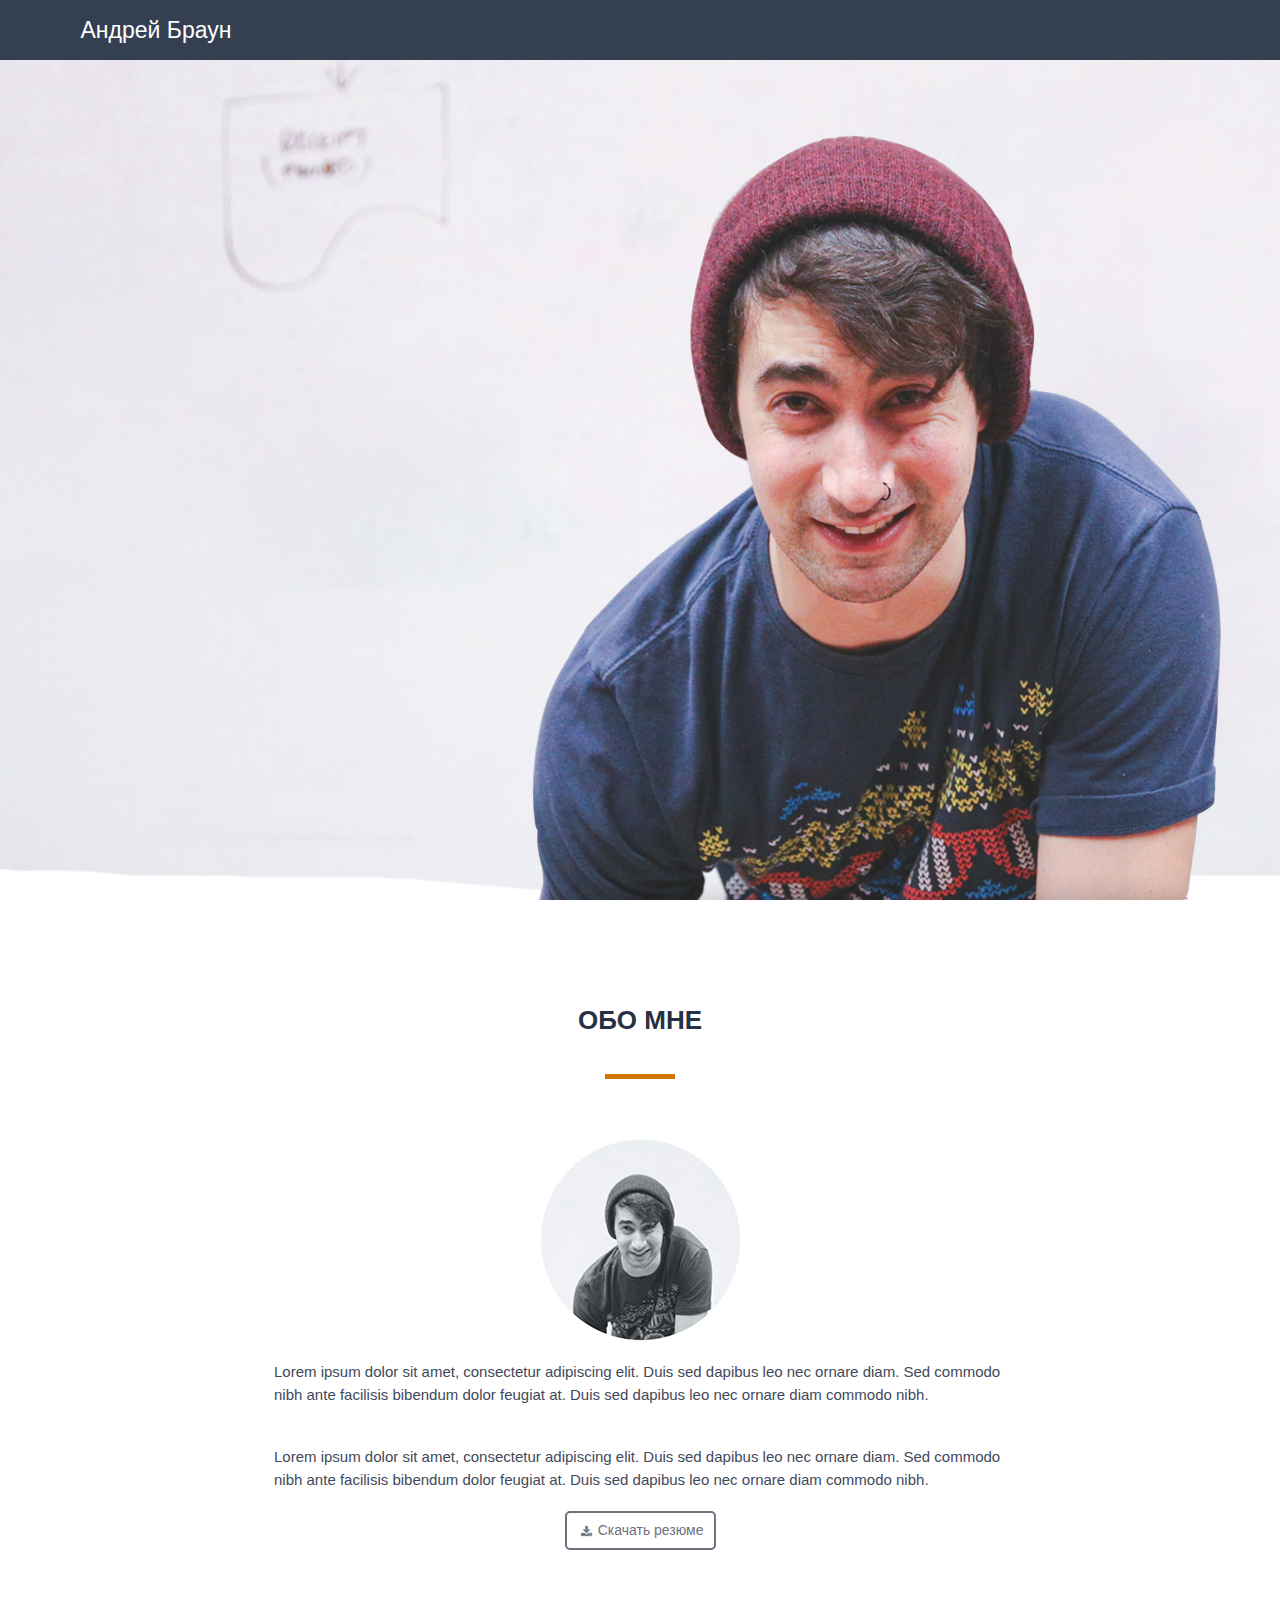
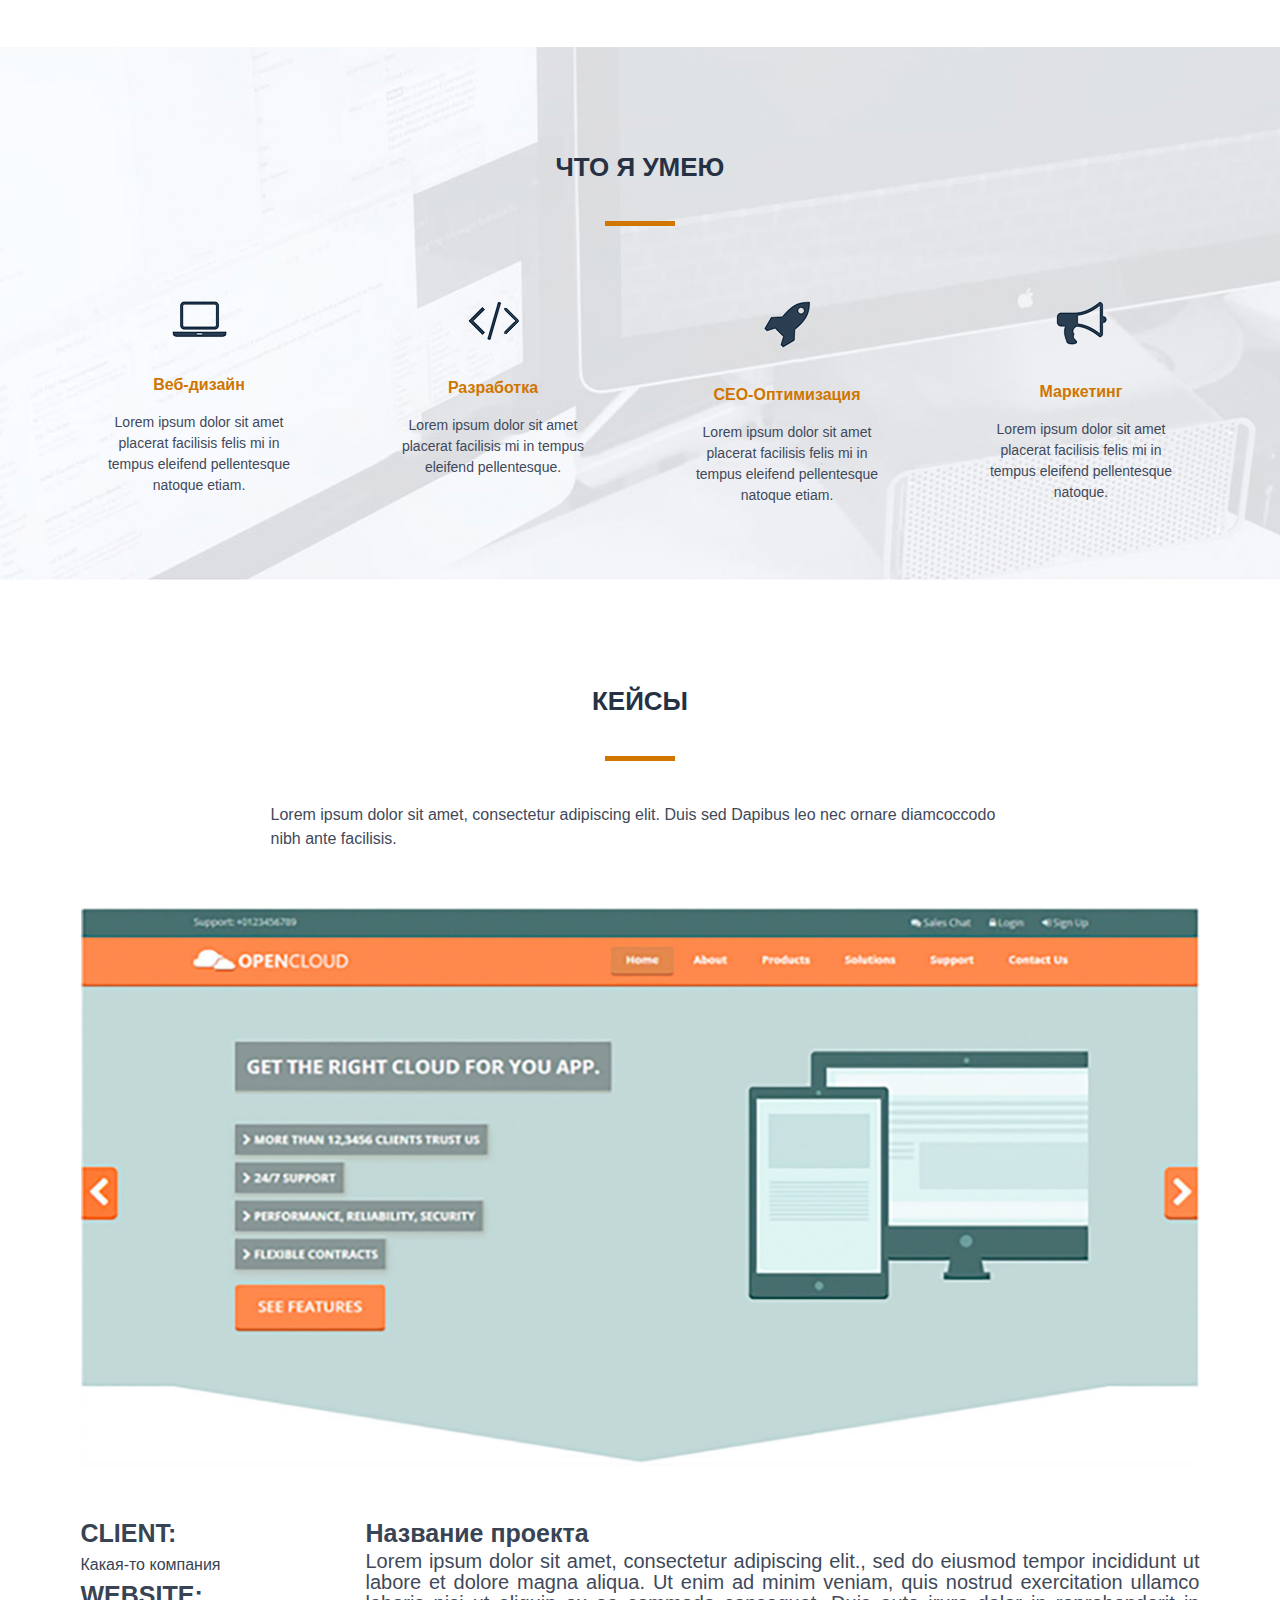
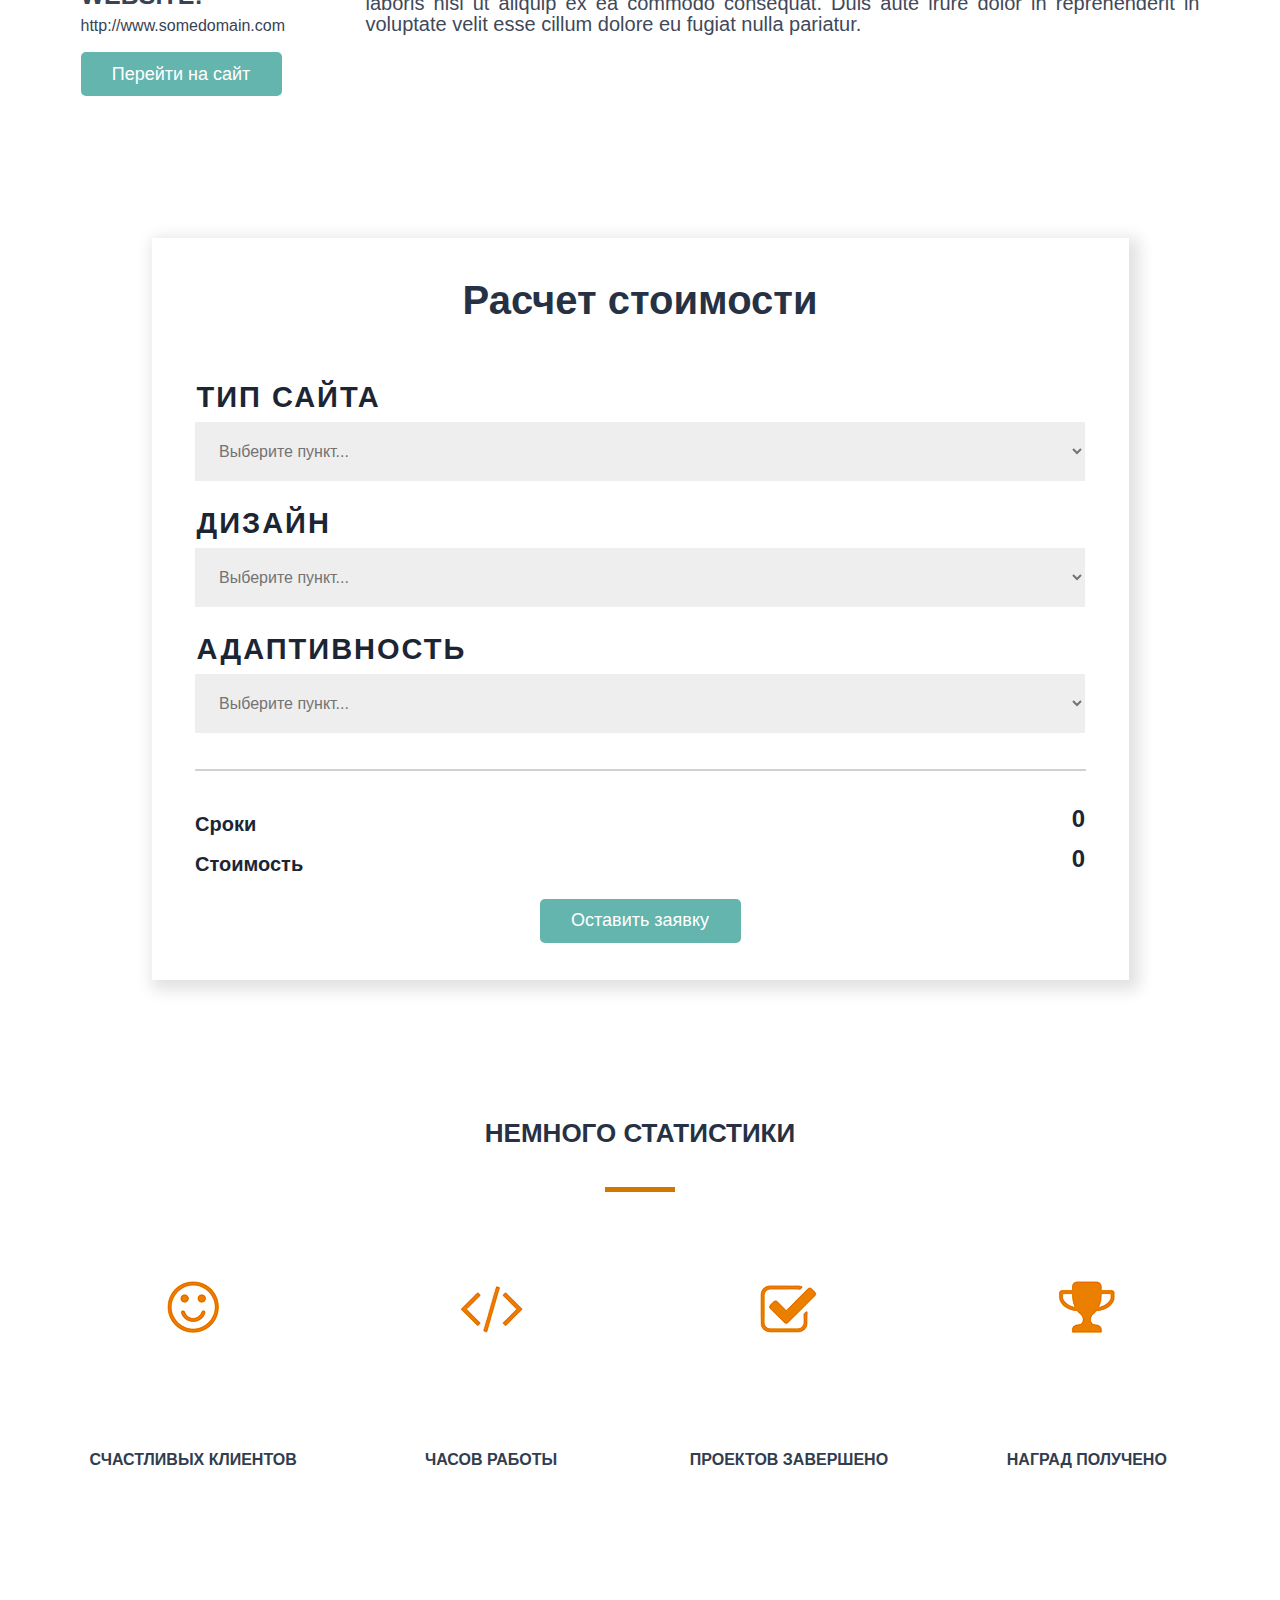
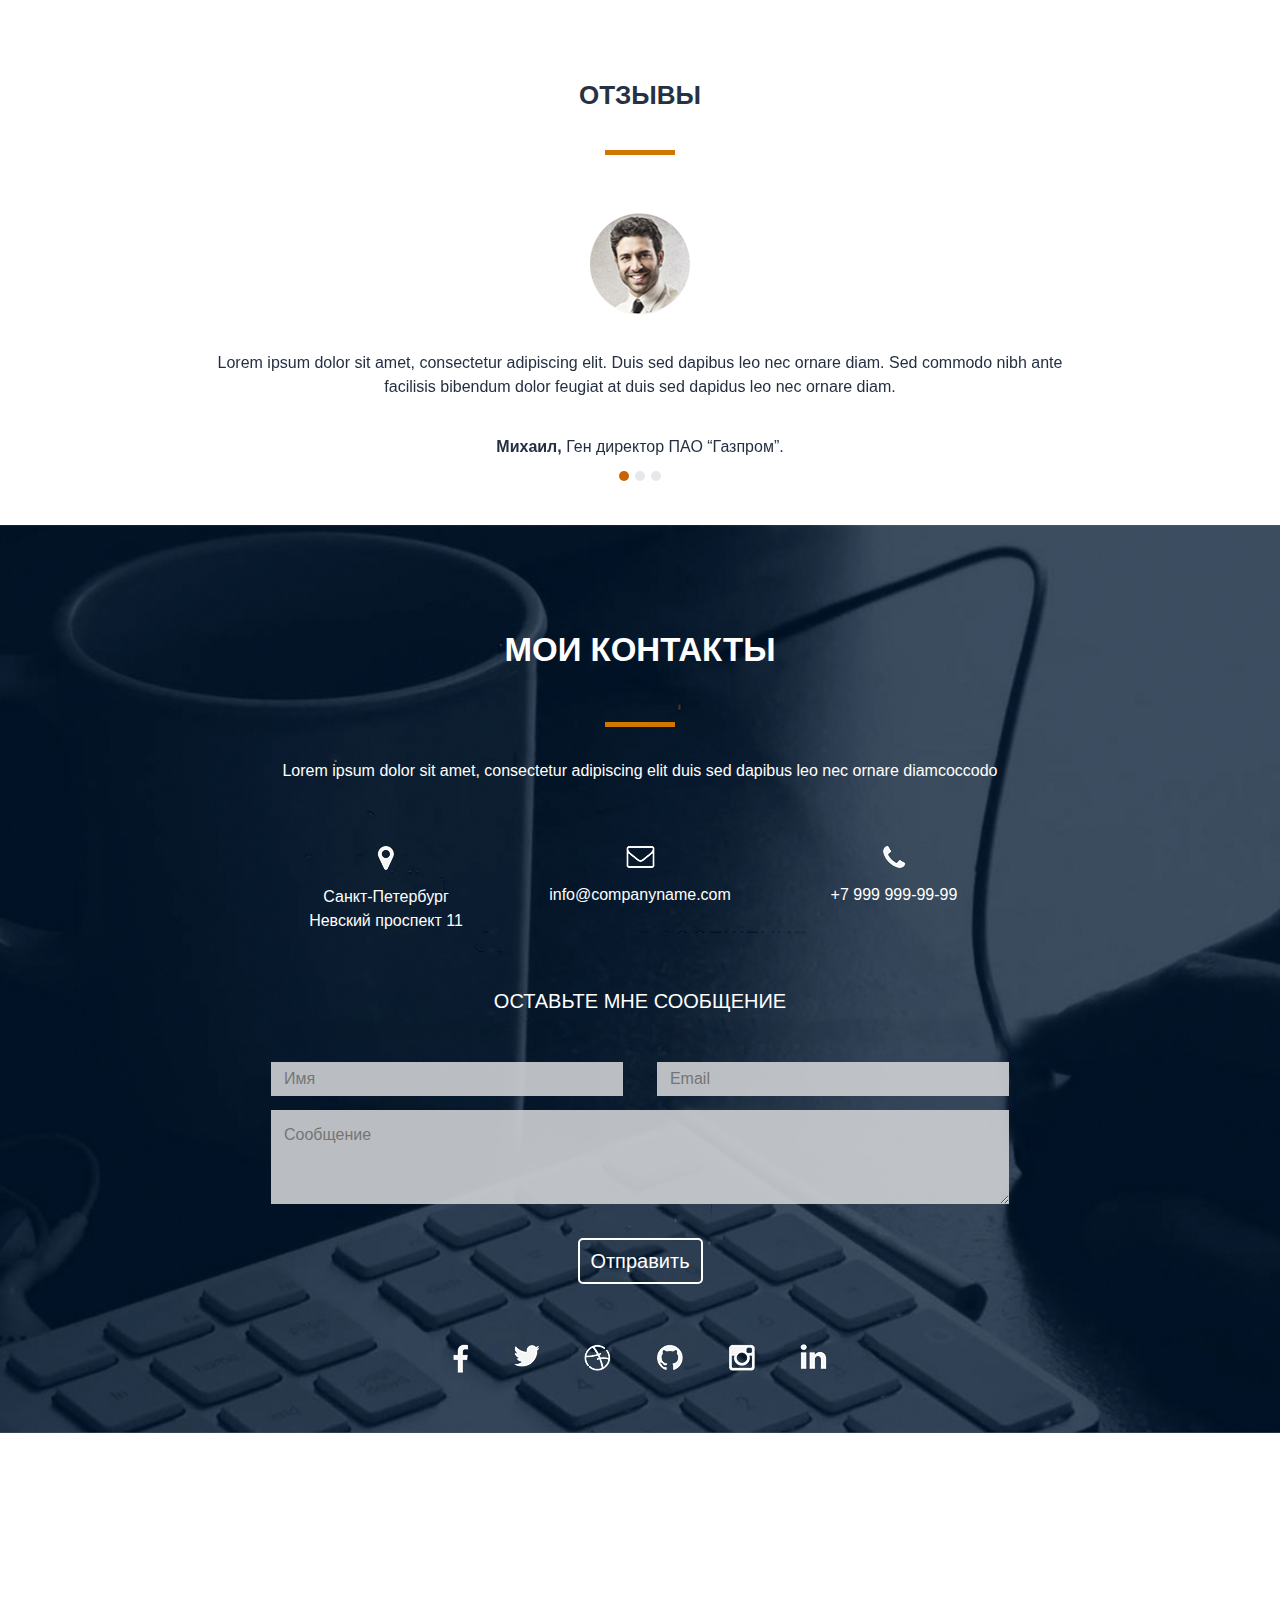
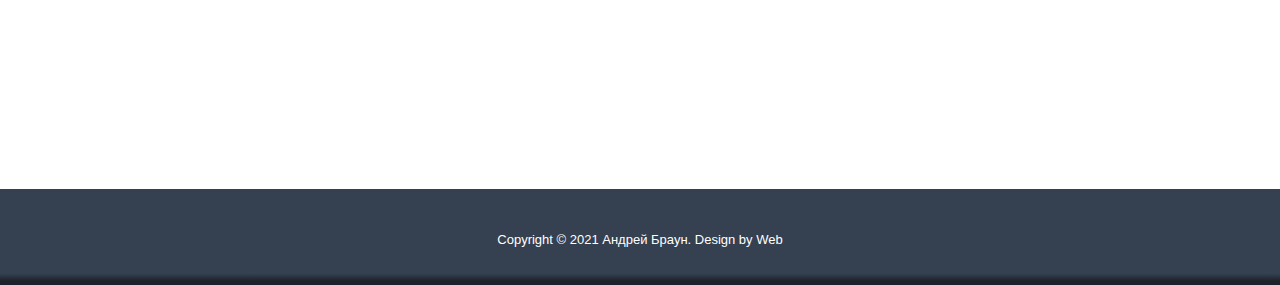
==== commit 5d252812: "JQUERY" ====
--- a/src/index.html
+++ b/src/index.html
@@ -10,6 +10,7 @@
     <meta name="viewport" content="width=device-width, initial-scale=1.0">
     <link rel="stylesheet" href="css/reset.css">
     <link rel="stylesheet" href="css/bootstrap.min.css">
+    <link rel="stylesheet" href="css/magnific-popup.css">
     <link rel="stylesheet" href="css/style.css">
     <title>Андрей Браун - Веб-разработчик</title>
 </head>
@@ -35,14 +36,14 @@
                     </div>
                     <div
                         class="px-0 col-xxl-6 col-xl-7 col-lg-8 offset-xxl-4 offset-xl-2 offset-lg-1 d-none d-lg-block">
-                        <div class="menu">
-                            <ul>
-                                <li><a href="#">Обо мне</a></li>
-                                <li><a href="#">Услуги</a></li>
-                                <li><a href="#">Кейсы</a></li>
-                                <li><a href="#">Прайс</a></li>
-                                <li><a href="#">Отзывы</a></li>
-                                <li><a href="#">Контакты</a></li>
+                        <div>
+                            <ul class="menu">
+                                <li><a href="#iddescription" class="active">Обо мне</a></li>
+                                <li><a href="#idskills">Услуги</a></li>
+                                <li><a href="#idcases">Кейсы</a></li>
+                                <li><a href="#idprice">Прайс</a></li>
+                                <li><a href="#idreviews">Отзывы</a></li>
+                                <li><a href="#idconnection">Контакты</a></li>
                             </ul>
                         </div>
                     </div>
@@ -54,12 +55,12 @@
                             </a>
 
                             <ul class="dropdown-menu" aria-labelledby="dropdownMenuLink">
-                                <li><a class="dropdown-item" href="#">Обо мне</a></li>
-                                <li><a class="dropdown-item" href="#">Услуги</a></li>
-                                <li><a class="dropdown-item" href="#">Кейсы</a></li>
-                                <li><a class="dropdown-item" href="#">Прайс</a></li>
-                                <li><a class="dropdown-item" href="#">Отзывы</a></li>
-                                <li><a class="dropdown-item" href="#">Контакты</a></li>
+                                <li><a class="dropdown-item" href="#iddescription">Обо мне</a></li>
+                                <li><a class="dropdown-item" href="#idskills">Услуги</a></li>
+                                <li><a class="dropdown-item" href="#idcases">Кейсы</a></li>
+                                <li><a class="dropdown-item" href="#idprice">Прайс</a></li>
+                                <li><a class="dropdown-item" href="#idreviews">Отзывы</a></li>
+                                <li><a class="dropdown-item" href="#idconnection">Контакты</a></li>
                             </ul>
                         </div>
                     </div>
@@ -71,6 +72,13 @@
     </header>
 
     <main>
+
+        <div id="myModal">
+            <p>Оставьте заявку в течении следующих 15 минут и получите скидку на заказ 15% !</p>
+            <span id="myModal__close" class="close">ₓ</span>
+        </div>
+        <div id="myOverlay"></div>
+
         <section class="main">
             <div class="container h-100">
                 <div class="row align-items-center h-100">
@@ -78,15 +86,15 @@
                         <div class="title_container mt-5">
                             <h1>Привет <br> Я Андрей Браун</h1>
                             <h4>Фулл стек веб-разработчик</h4>
-                            <input type="button" value="Обо мне">
-                            <input type="button" value="Мои работы">
-                        </div>
-                    </div>
-                </div>
-            </div>
-        </section>
-
-        <section class="description">
+                            <a href="#iddescription"><input type="button" value="Обо мне"></a>
+                            <a href="#idcases"><input type="button" value="Мои работы"></a>
+                        </div>
+                    </div>
+                </div>
+            </div>
+        </section>
+
+        <section class="description" class="section" id="iddescription">
             <h2>Обо мне</h2>
             <span id="line"></span>
 
@@ -104,7 +112,7 @@
 
         </section>
 
-        <section class="skills">
+        <section class="skills" id="idskills" class="section">
             <h2>Что я умею</h2>
             <span id="line"></span>
 
@@ -138,15 +146,15 @@
             </div>
         </section>
 
-        <section class="cases">
+        <section class="cases" id="idcases" class="section">
             <div class="container">
                 <div class="row align-items-center">
-                    <div class="col-lg">
+                    <div class="col">
                         <div class="cases_title">
                             <h2>Кейсы</h2>
                             <span id="line"></span>
 
-                            <div class="row justify-content-center">
+                            <div class="row justify-content-center ml-5">
                                 <div class="col-lg-8 md-6 my-5">
                                     <p>Lorem ipsum dolor sit amet, consectetur adipiscing elit. Duis sed Dapibus leo nec
                                         ornare diamcoccodo nibh ante facilisis.</p>
@@ -155,8 +163,11 @@
                         </div>
 
                         <div class="row">
-                            <div class="col pb-5">
-                                <img src="img/examp.jpg" alt="Изображение" class="examp">
+                            <div class="col-lg-12 md-6 pb-5">
+                                <a class="image-popup-vertical-fit" href="img/examp.jpg" title="Пример сайта.">
+                                    <img src="img/examp_bad.jpg">
+                                </a>
+                                </a>
                             </div>
                         </div>
 
@@ -167,7 +178,7 @@
 
                                 <p class="m-0">Website:</p>
                                 <span>http://www.somedomain.com</span> <br>
-                                <input type="submit" value="Перейти на сайт" class="but_green mt-5">
+                                <input type="submit" value="Перейти на сайт" class="but_green mt-3">
                             </div>
 
                             <div class="name_project col-lg-9 md-12 offset-lg-1 md-0 justify-content-center pb-5">
@@ -191,54 +202,57 @@
             </div>
         </section>
 
+        <div id="idprice" class="section"></div>
         <section class="price">
-            <form action="#" class="form">
-
-                <p>
-                <h2>Расчет стоимости</h2>
-                </p>
-
-                <h5>Тип сайта</h5>
-                <select name="list1" class="list">
-                    <option value="">Выберите пункт...</option>
-                    <option value="opt1"> Сайт визитка</option>
-                    <option value="opt2">Лендинг</option>
-                    <option value="opt3">Интернет магазин</option>
-                </select>
-
-                <h5>Дизайн</h5>
-                <select name="list2" class="list">
-                    <option value="">Выберите пункт...</option>
-                    <option value="opt1">Дизайн 1</option>
-                    <option value="opt2">Дизайн 2</option>
-                    <option value="opt3">Дизайн 3</option>
-                </select>
-
-                <h5>Адаптивность</h5>
-                <select name="list3" class="list">
-                    <option value="">Выберите пункт...</option>
-                    <option value="opt1">Вариант 1</option>
-                    <option value="opt2">Вариант 2</option>
-                    <option value="opt3">Вариант 3</option>
-                </select>
-
-                <div>
-                    <span id="line_gray"></span>
-                </div>
-
-                <table class="receipt">
-                    <tr>
-                        <th>Сроки</th>
-                        <td>0</td>
-                    </tr>
-                    <tr>
-                        <th>Стоимость</th>
-                        <td>0</td>
-                    </tr>
-                </table>
-
-                <input type="reset" value="Оставить заявку" class="but_green">
-            </form>
+            <div id="sum">
+                <form action="#" class="form">
+
+                    <p>
+                    <h2>Расчет стоимости</h2>
+                    </p>
+
+                    <h5>Тип сайта</h5>
+                    <select name="list1" class="list" id="type">
+                        <option value="">Выберите пункт...</option>
+                        <option value="5000"> Сайт визитка</option>
+                        <option value="8000">Лендинг</option>
+                        <option value="15000">Интернет магазин</option>
+                    </select>
+
+                    <h5>Дизайн</h5>
+                    <select name="list2" class="list" id="design">
+                        <option value="">Выберите пункт...</option>
+                        <option value="5000">Минимализм</option>
+                        <option value="5000">Классический</option>
+                        <option value="10000">Усложненный</option>
+                    </select>
+
+                    <h5>Адаптивность</h5>
+                    <select name="list3" class="list" id="adaptability">
+                        <option value="">Выберите пункт...</option>
+                        <option value="5000">Фиксированный</option>
+                        <option value="7000">Гибкий</option>
+                        <option value="10000">Адаптивный</option>
+                    </select>
+
+                    <div>
+                        <span id="line_gray"></span>
+                    </div>
+
+                    <table class="receipt">
+                        <tr>
+                            <th>Сроки</th>
+                            <td id="term">0</td>
+                        </tr>
+                        <tr>
+                            <th>Стоимость</th>
+                            <td id="cost">0</td>
+                        </tr>
+                    </table>
+
+                    <input type="reset" value="Оставить заявку" class="but_green" id="yourEmail">
+                </form>
+            </div>
         </section>
 
         <section class="statistics">
@@ -254,7 +268,7 @@
 
                 <div class="unit">
                     <img src="img/bkt.png" alt="Изображение">
-                    <p class="number">4,600</p>
+                    <p class="number">4600</p>
                     <p class="word">Часов работы</p>
                 </div>
 
@@ -273,33 +287,61 @@
 
         </section>
 
-        <section class="reviews">
-            <div class="container">
-                <div class="row justify-content-center">
-                    <div class="col-lg-8 sm-4">
-                        <h2>Отзывы</h2>
-                        <span id="line"></span>
-
+        <section class="reviews" id="idreviews" class="section">
+
+            <div id="carouselExampleIndicators" class="carousel slide" data-bs-ride="carousel">
+
+                <h2>Отзывы</h2>
+                <span id="line"></span>
+
+                <div class="carousel-indicators">
+                    <button type="button" data-bs-target="#carouselExampleIndicators" data-bs-slide-to="0"
+                        class="active" aria-current="true" aria-label="Slide 1"></button>
+                    <button type="button" data-bs-target="#carouselExampleIndicators" data-bs-slide-to="1"
+                        aria-label="Slide 2"></button>
+                    <button type="button" data-bs-target="#carouselExampleIndicators" data-bs-slide-to="2"
+                        aria-label="Slide 3"></button>
+                </div>
+                <div class="carousel-inner">
+                    <div class="carousel-item active">
                         <p><img src="img/foto_2.png" alt="Изображение"></p>
                         <p>Lorem ipsum dolor sit amet, consectetur adipiscing elit. Duis sed dapibus leo nec ornare
                             diam. Sed
                             commodo
                             nibh ante <br> facilisis bibendum dolor feugiat at duis sed dapidus leo nec ornare diam.</p>
                         <p><span>Михаил,</span> Ген директор ПАО “Газпром”.</p>
-
-                        <div class="point">
-                            <span></span>
-                            <span></span>
-                            <span></span>
-                        </div>
-                    </div>
-                </div>
-            </div>
-
-
-        </section>
-
-        <section class="connection">
+                    </div>
+                    <div class="carousel-item">
+                        <p><img src="img/foto_3.png" alt="Изображение"></p>
+                        <p>Lorem ipsum dolor sit amet, consectetur adipiscing elit. Duis sed dapibus leo nec ornare
+                            diam. Sed
+                            commodo
+                            nibh ante <br> facilisis bibendum dolor feugiat at duis sed dapidus leo nec ornare diam.</p>
+                        <p><span>Валерий,</span> Бизнесмен.</p>
+                    </div>
+                    <div class="carousel-item">
+                        <p><img src="img/foto_4.png" alt="Изображение"></p>
+                        <p>Lorem ipsum dolor sit amet, consectetur adipiscing elit. Duis sed dapibus leo nec ornare
+                            diam. Sed
+                            commodo
+                            nibh ante <br> facilisis bibendum dolor feugiat at duis sed dapidus leo nec ornare diam.</p>
+                        <p><span>Евгений,</span> Работник ЖЭКа.</p>
+                    </div>
+                </div>
+                <button class="carousel-control-prev" type="button" data-bs-target="#carouselExampleIndicators"
+                    data-bs-slide="prev">
+                    <span class="carousel-control-prev-icon" aria-hidden="true"></span>
+                    <span class="visually-hidden">Предыдущий</span>
+                </button>
+                <button class="carousel-control-next" type="button" data-bs-target="#carouselExampleIndicators"
+                    data-bs-slide="next">
+                    <span class="carousel-control-next-icon" aria-hidden="true"></span>
+                    <span class="visually-hidden">Следующий</span>
+                </button>
+            </div>
+        </section>
+
+        <section class="connection" id="idconnection" class="section">
             <div class="contacts">
                 <h2>Мои контакты</h2>
                 <span id="line"></span>
@@ -367,7 +409,11 @@
         }
     </script>
 
+    <script src="js/jquery-3.6.0.min.js"></script>
+    <script src="js/jquery.spincrement.min.js"></script>
     <script src="js/bootstrap.bundle.min.js"></script>
+    <script src="js/jquery.magnific-popup.min.js"></script>
+    <script src="js/myScript.js"></script>
 </body>
 
 </html>--- a/src/css/style.css
+++ b/src/css/style.css
@@ -75,7 +75,46 @@
 }
 
 
-
+#myModal {
+    width: 500px; height: 250px;
+    padding: 18px 9px;
+    border-radius: 4px;
+    background: #fafafa;
+    position: fixed;
+    top: 0; left: 0; right: 0; bottom: 0;
+    margin: auto;
+    display: none;
+    opacity: 0;
+    z-index: 38;
+    text-align: center;
+  }
+
+  #myModal p {
+    position: absolute;
+    top: 30%;
+    font-size: 23px;
+    color: #1c2534;
+    font-family: Arial, sans-serif;
+  }
+
+  #myModal #myModal__close {
+    width: 21px; height: 21px;
+    position: absolute;
+    font-size: 29px;
+    top: 1px; right: 11px;
+    cursor: pointer;
+    display: block;
+  }
+
+  #myOverlay {
+    z-index: 37;
+    position: fixed;
+    background: rgba(0,0,0,.7);
+    width: 100%; height: 100%;
+    top: 0; left: 0;
+    cursor: pointer;
+    display: none;
+  }
 
 
 main {
@@ -139,8 +178,9 @@
     color: #e88604; 
 }
 
-.menu li a:active {
+.menu a:active {
     transform: scale(1.1);
+    color: #e88604;
 }
 
 .main {
@@ -405,11 +445,9 @@
     font-weight:500;
 }
 
-.examp {
+.image-popup-vertical-fit img{
     width: 100%;
     height: auto;
-    text-align: center;
-    margin: 0 auto;
 }
 
 .example {
@@ -450,6 +488,7 @@
     font-size: 18px;
     text-align: center;
     border-radius: 5px;
+    transition: all 0.2s;
     transform: scale(1);
 }
 
@@ -477,6 +516,19 @@
     font-family: Calibri, 'Trebuchet MS', sans-serif;
     font-size: 20px;
     line-height: 5px;
+}
+
+.mfp-no-margins img.mfp-img {
+	padding: 0;
+}
+
+.mfp-no-margins .mfp-figure:after {
+	top: 0;
+	bottom: 0;
+}
+
+.mfp-no-margins .mfp-container {
+	padding: 0;
 }
 
 .price {
@@ -566,6 +618,20 @@
         width: 802px;
     }
 }
+@media (max-width: 930px) {
+    .form {
+        width: 765px;
+    }
+    select {
+        width: 675px;
+    }
+    #line_gray {
+        width: 675px;
+    }
+    .receipt {
+        width: 675px;
+    }
+}
 @media (max-width:768px) {
     .form {
         width: 668px;
@@ -580,7 +646,7 @@
         width: 578px;
     }
 }
-@media (max-width:576px) {
+@media (max-width:690px) {
     .form {
         width: 476px;
     }
@@ -592,6 +658,23 @@
     }
     .receipt {
         width: 386px;
+    }
+}
+@media (max-width:375px) {
+    .form {
+        width: 355px;
+    }
+    select {
+        width: 286px;
+    }
+    #line_gray {
+        width: 286px;
+    }
+    .receipt {
+        width: 286px;
+    }
+    .price h2 {
+        font-size: 35px;
     }
 }
 
@@ -621,32 +704,6 @@
     width: 210px;
     margin: 89px 42px;
     text-align: center;
-    transition: all ;
-    transform: scale(0.8);
-    opacity: 0;
-}
-
-@keyframes unitmove {
-    from{
-        opacity: 0;
-        transform: scale(0.8);
-    }
-    to{
-        opacity: 1;
-        transform: scale(1);
-    }
-}
-
-.stat div:nth-child(2) {
-    animation-delay: 0.4s;
-}
-
-.stat div:nth-child(3) {
-    animation-delay: 0.8s;
-}
-
-.stat div:nth-child(4) {
-    animation-delay: 1.2s;
 }
 
 .number {
@@ -655,6 +712,7 @@
     font-weight:900;
     margin: 30px 0px;
     color: #323d4f;
+    opacity: 0;
 }
 
 .word {
@@ -687,6 +745,21 @@
     margin-top: 58px;
     width: 100px;
     height: 102px;
+}
+
+.carousel-indicators [data-bs-target] {
+    width: 10px;
+    height: 10px;
+    background: #cfd2d7;
+    border-radius: 5px;
+    border-top: none;
+    border-bottom: none;
+    opacity: none;
+}
+
+.carousel-indicators .active {
+    background: #c96500;
+    opacity: none;
 }
 
 .point {
@@ -796,27 +869,31 @@
     color: #fff;
     font-size: 20px;
     padding: auto;
+    transition: all 0.2s;
+    transform: scale(1);
 }
 
 .send:hover {
-    transform: scale(1.1);
+    color: #af5800;
+    border: 2px solid #af5800;
 }
 
 .send:active {
-    transform: scale(0.95);
+    transform: scale(0.9);
 }
 
 .links {
     width: 420px;
     display: flex;
-    justify-content: space-between;
+    justify-content: space-around;
+    align-items: stretch;
     flex-wrap: wrap;
-    text-align: center;
     margin: 60px auto 0 auto;
     padding-bottom: 60px;
 }
 
 .links a {
+    transition: all 0.4s;
     transform: scale(1);
 }
 
@@ -828,27 +905,23 @@
     transform: scale(1.1)
 }
 
-@media (max-width: 992px) {
-    
-}
 @media (max-width:768px) {
     .count {
         width: 538px;
-        height: 34px;
     }
     .message textarea {
         width: 538px;
-        height: 94px;
     }
 }
 @media (max-width:576px) {
     .count {
         width: 338px;
-        height: 34px;
     }
     .message textarea {
         width: 338px;
-        height: 94px;
+    }
+    .links {
+        width: 300px;
     }
 }
 
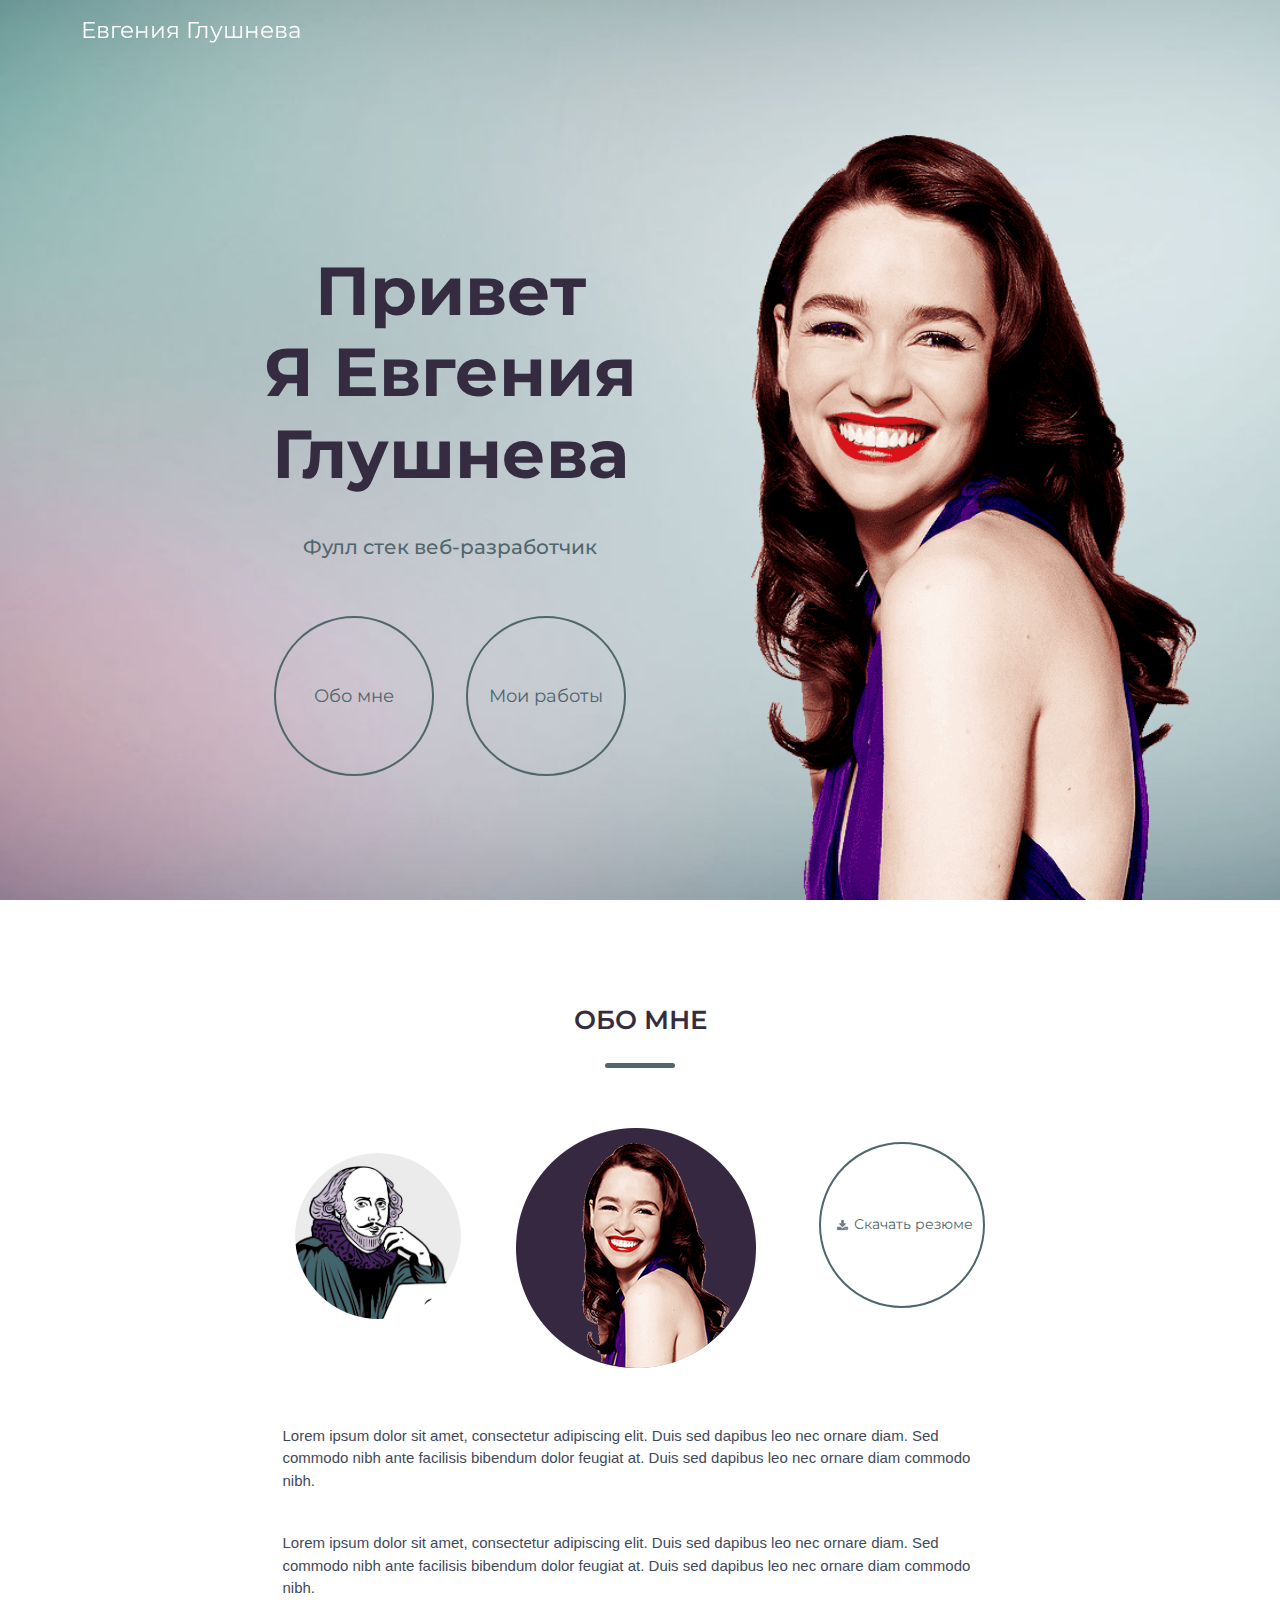
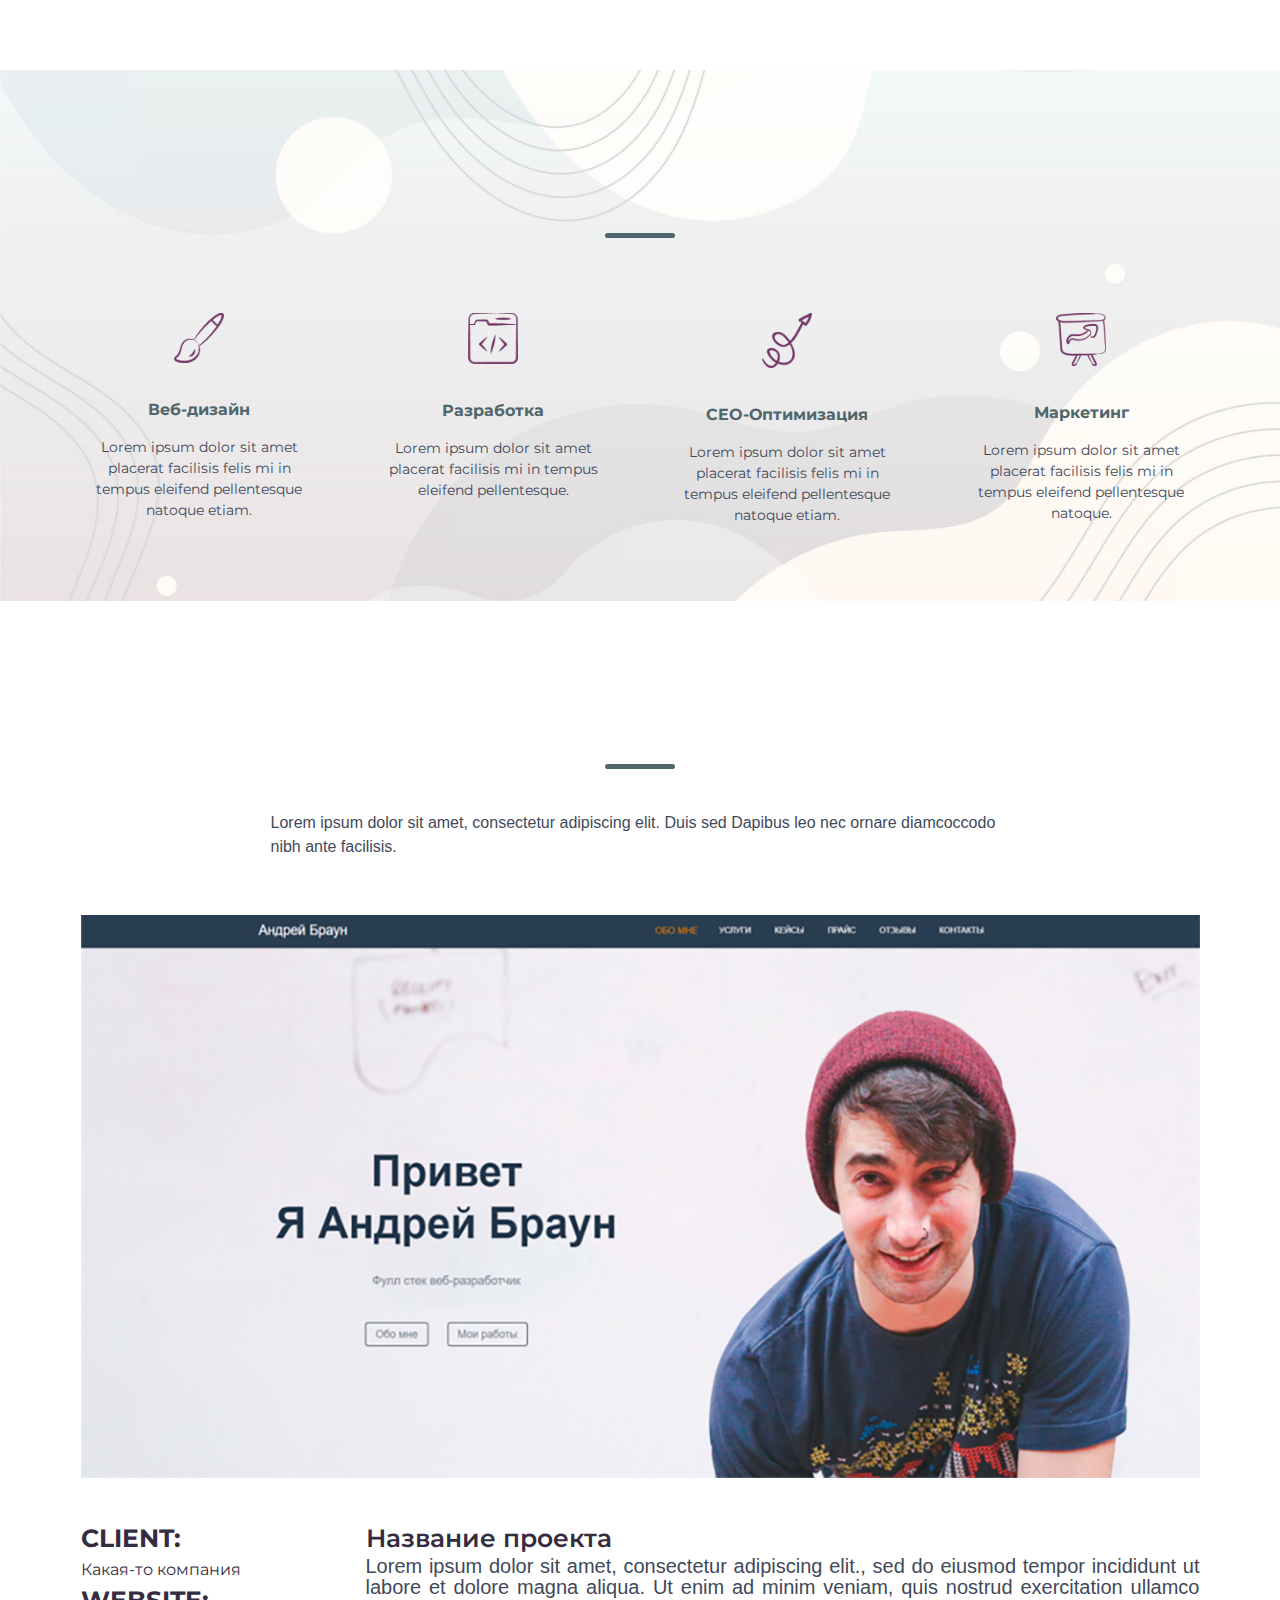
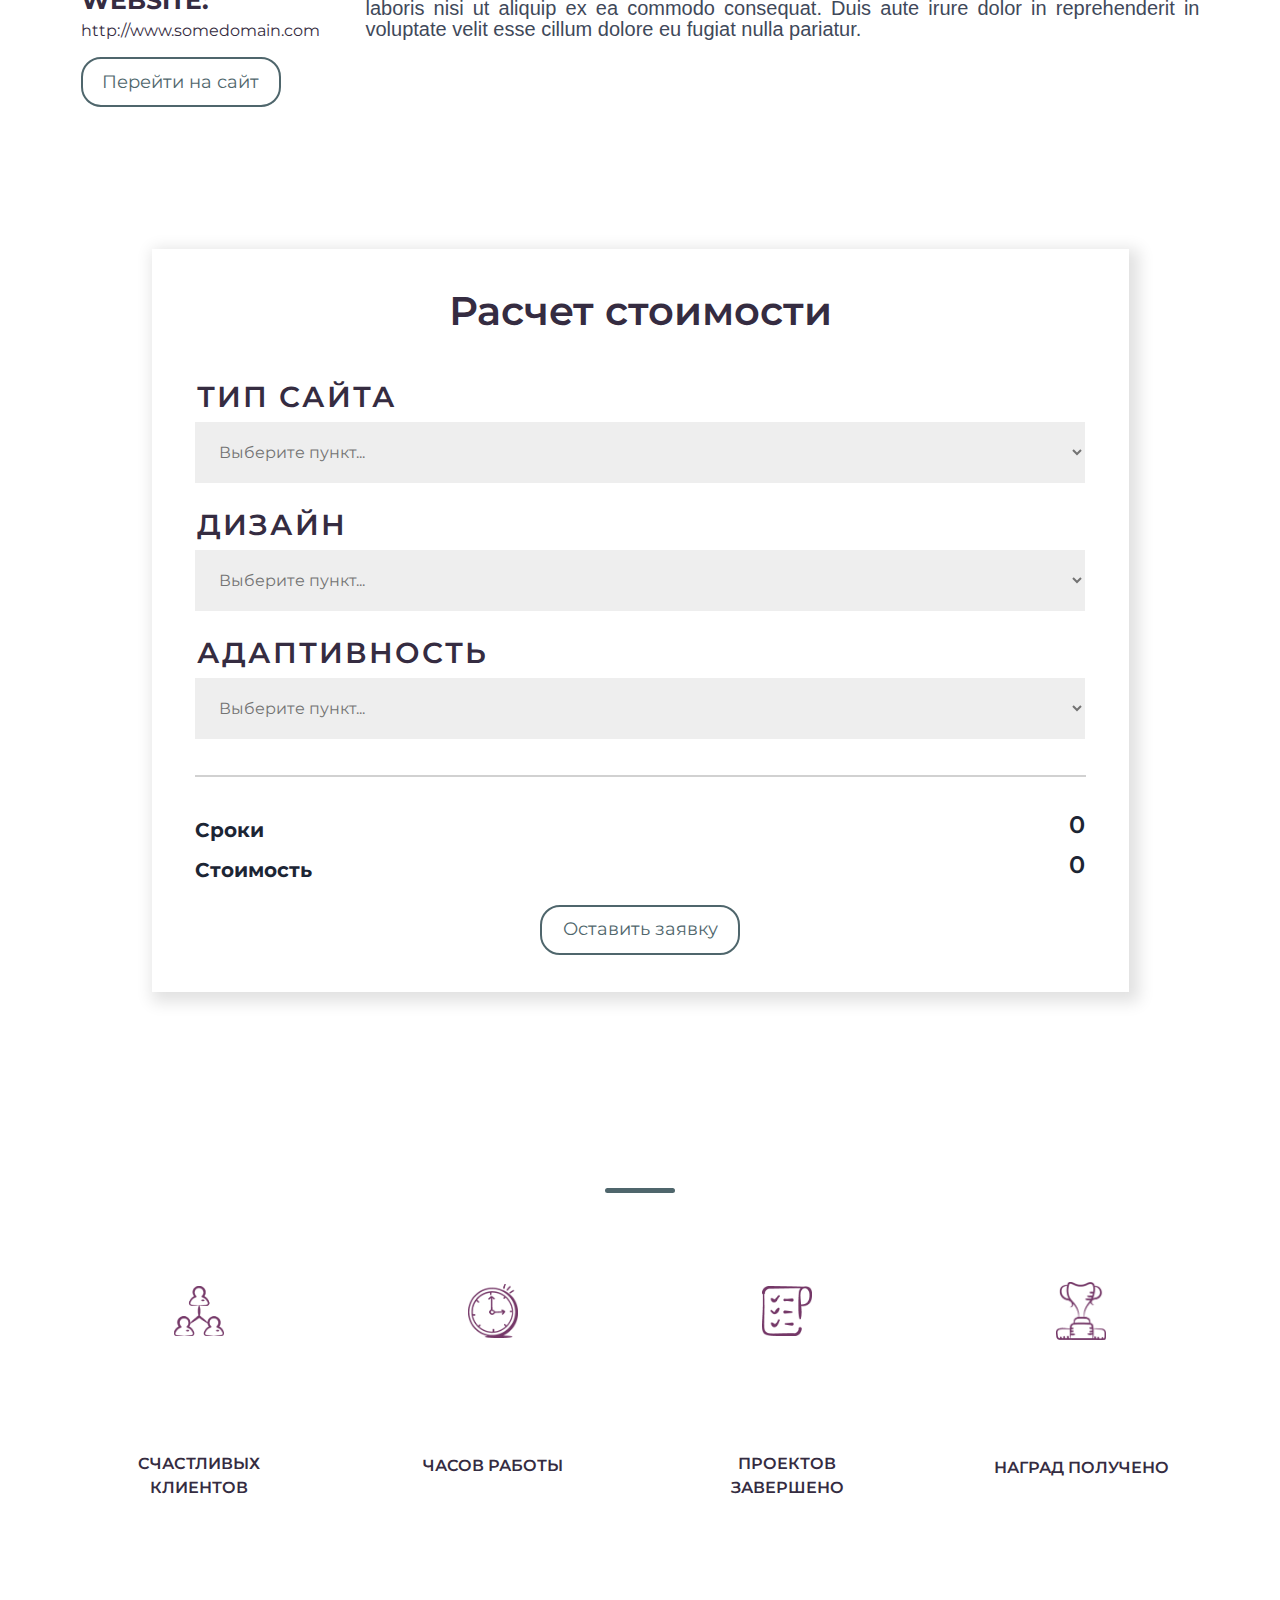
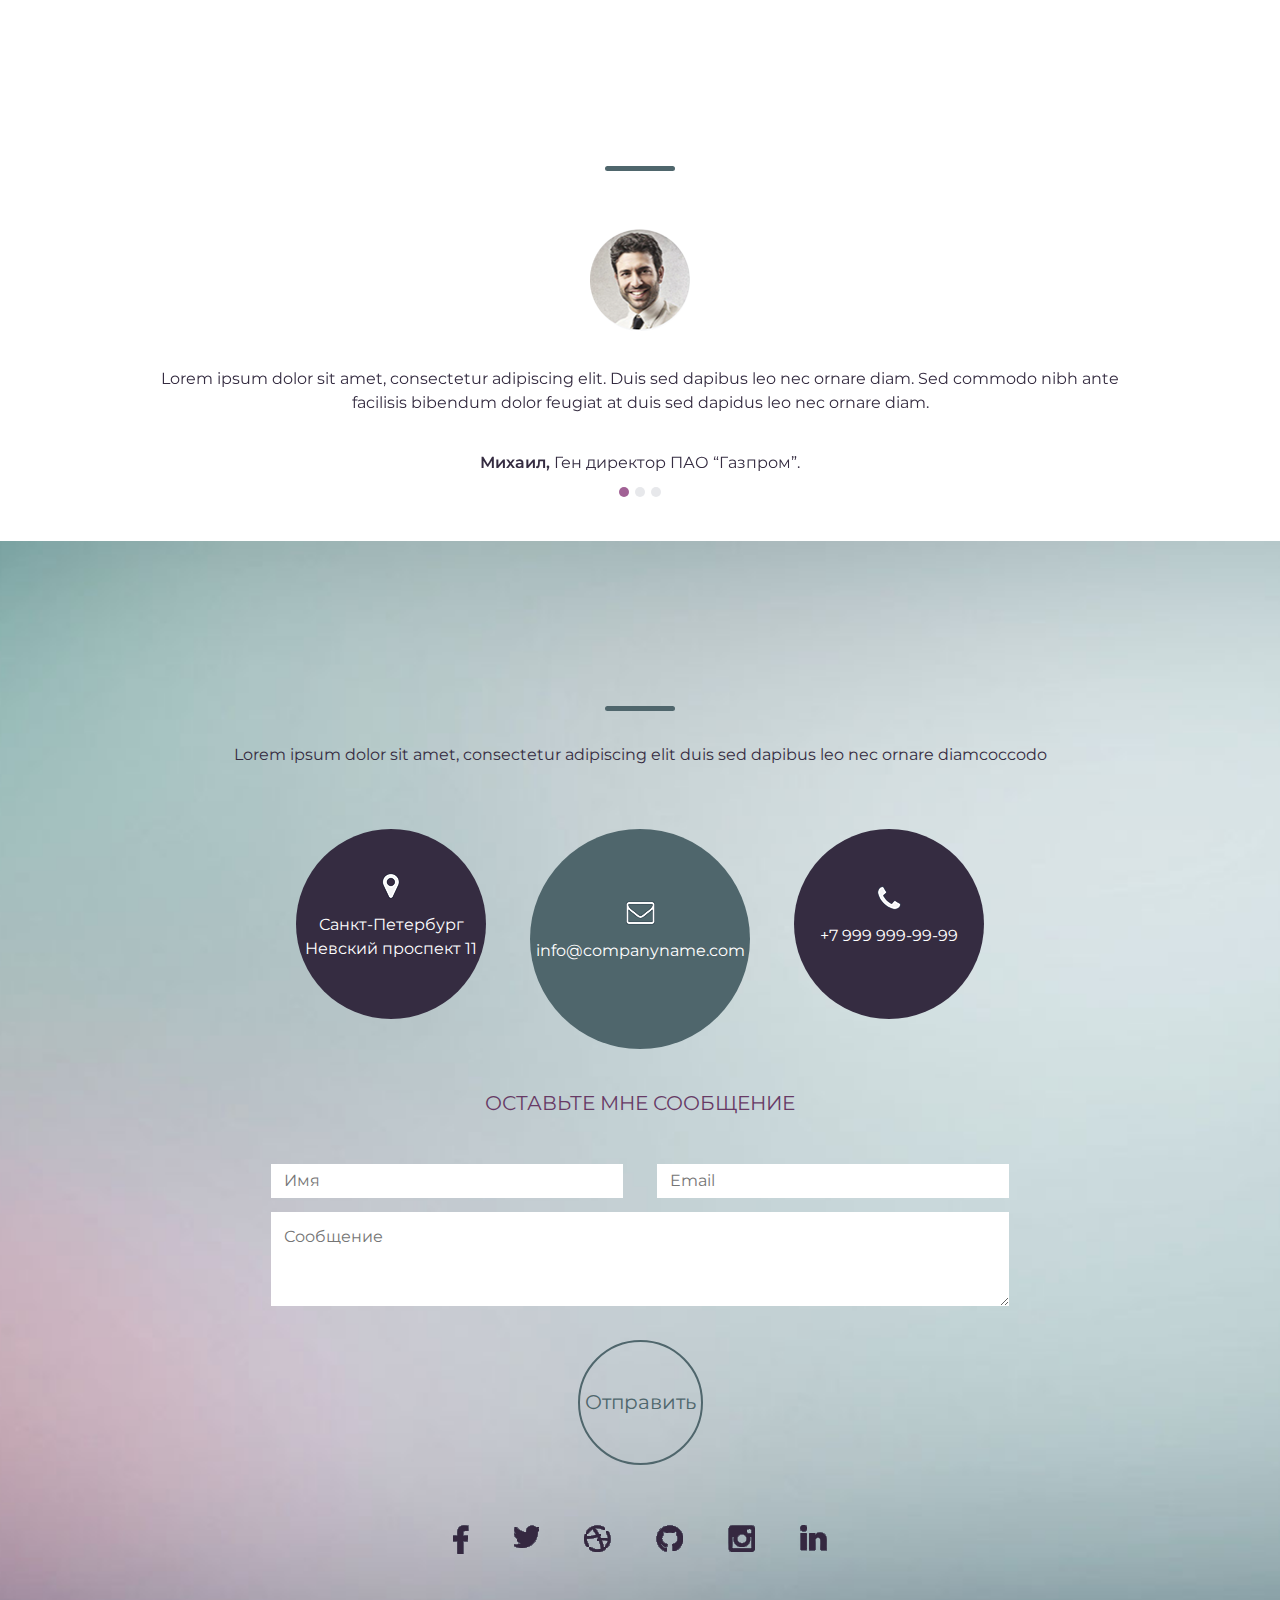
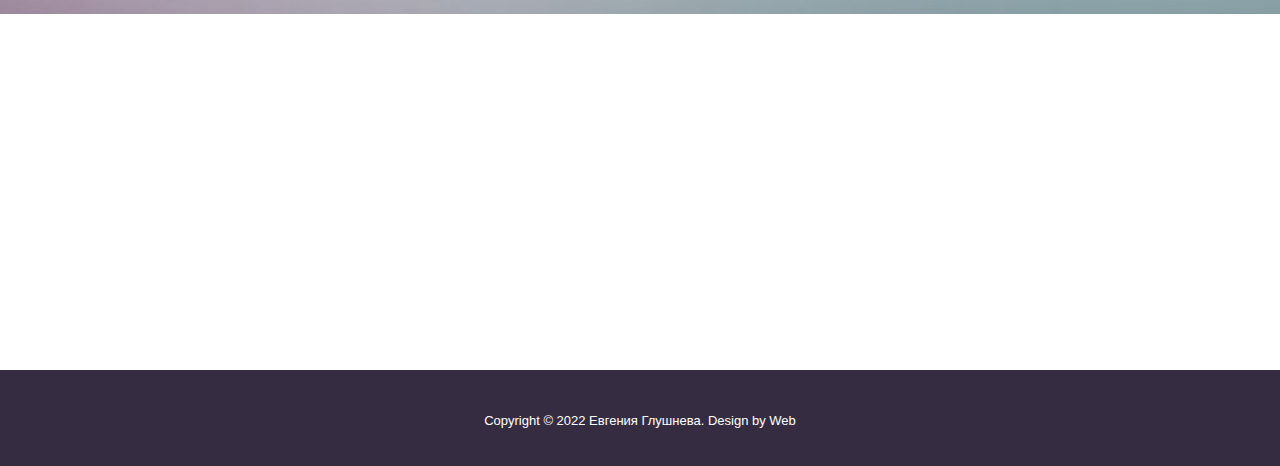
==== commit 904071d2: "Обновленный сайт" ====
--- a/src/index.html
+++ b/src/index.html
@@ -9,10 +9,16 @@
     <meta property="og:title" content="Это моя первая страница...">
     <meta name="viewport" content="width=device-width, initial-scale=1.0">
     <link rel="stylesheet" href="css/reset.css">
+    <link rel="preconnect" href="https://fonts.googleapis.com">
+    <link rel="preconnect" href="https://fonts.gstatic.com" crossorigin>
+    <link
+        href="https://fonts.googleapis.com/css2?family=Montserrat:ital,wght@0,100;0,300;0,500;0,600;0,700;1,200;1,300&display=swap"
+        rel="stylesheet">
     <link rel="stylesheet" href="css/bootstrap.min.css">
     <link rel="stylesheet" href="css/magnific-popup.css">
+    <link rel="stylesheet" href="https://cdnjs.cloudflare.com/ajax/libs/animate.css/4.1.1/animate.min.css" />
     <link rel="stylesheet" href="css/style.css">
-    <title>Андрей Браун - Веб-разработчик</title>
+    <title>Евгения Глушнева - Веб-разработчик</title>
 </head>
 
 <body>
@@ -28,14 +34,14 @@
     </div>
 
     <header>
-        <nav>
+        <nav class="nav">
             <div class="container">
                 <div class="row">
-                    <div class="col-xxl-2 col-lg-3 col-7">
-                        <div class="logo">Андрей Браун</div>
+                    <div class="col-xxl-3 col-lg-3 col-7">
+                        <div class="logo"><a href="#main">Евгения Глушнева</a></div>
                     </div>
                     <div
-                        class="px-0 col-xxl-6 col-xl-7 col-lg-8 offset-xxl-4 offset-xl-2 offset-lg-1 d-none d-lg-block">
+                        class="px-0 col-xxl-6 col-xl-7 col-lg-8 offset-xxl-3 offset-xl-2 offset-lg-1 d-none d-lg-block">
                         <div>
                             <ul class="menu">
                                 <li><a href="#iddescription" class="active">Обо мне</a></li>
@@ -79,66 +85,156 @@
         </div>
         <div id="myOverlay"></div>
 
-        <section class="main">
+        <!-- Modal -->
+        <div class="modal fade" id="exampleModal" tabindex="-1" aria-labelledby="exampleModalLabel" aria-hidden="true">
+            <div class="modal-dialog modal-dialog-centered">
+                <div class="modal-content">
+                    <div class="modal-header">
+                        <h5 class="modal-title" id="exampleModalLabel">Свяжитесь с нами!</h5>
+                        <button type="button" class="btn-close" data-bs-dismiss="modal" aria-label="Close"></button>
+                    </div>
+                    <div class="modal-body">
+
+                        <form action="php/mail.php" method="post">
+                            <div class="row mb-3">
+                                <label for="inputEmail3" class="col-sm-2 col-form-label">Имя</label>
+                                <div class="col-sm-10">
+                                    <input type="name" required class="form-control" id="inputName">
+                                </div>
+                            </div>
+                            <div class="row mb-3">
+                                <label for="inputEmail3" class="col-sm-2 col-form-label">Email</label>
+                                <div class="col-sm-10">
+                                    <input type="email" name="user_email" required class="form-control"
+                                        id="inputEmail3">
+                                </div>
+                            </div>
+                            <div class="row mb-3">
+                                <label for="inputPassword3" class="col-sm-2 col-form-label">Телефон</label>
+                                <div class="col-sm-10">
+                                    <input type="phone" name="user_phone" required class="form-control" id="inputPhone">
+                                </div>
+                            </div>
+                            <fieldset class="row mb-3">
+                                <legend class="col-form-label col-sm-6 pt-2">Вы впервые на нашем сайте?</legend>
+                                <div class="col">
+                                    <div class="form-check col-sm-2">
+                                        <input class="form-check-input" type="radio" name="radios" id="gridRadios1"
+                                            value="yes" checked>
+                                        <label class="form-check-label" for="gridRadios1">
+                                            Да
+                                        </label>
+                                    </div>
+                                    <div class="form-check col-sm-3">
+                                        <input class="form-check-input" type="radio" name="radios" id="gridRadios2"
+                                            value="no">
+                                        <label class="form-check-label" for="gridRadios2">
+                                            Нет
+                                        </label>
+                                    </div>
+                                </div>
+                            </fieldset>
+                            <div class="row mb-3">
+                                <div class="col-sm-10 offset-sm-1">
+                                    <div class="form-check">
+                                        <input class="form-check-input" name="check" type="checkbox" id="gridCheck1">
+                                        <label class="form-check-label" for="gridCheck1">
+                                            Пользовательское соглашение
+                                        </label>
+                                    </div>
+                                </div>
+                            </div>
+
+                            <button type="submit" class="btn btn-primary">Отправить</button>
+                        </form>
+
+                    </div>
+
+                </div>
+            </div>
+        </div>
+
+        <div class="main" id="main">
             <div class="container h-100">
                 <div class="row align-items-center h-100">
-                    <div class="col-lg-6 mt-5 pt-5">
+                    <div class="col-lg-8 mt-5 pt-5">
                         <div class="title_container mt-5">
-                            <h1>Привет <br> Я Андрей Браун</h1>
-                            <h4>Фулл стек веб-разработчик</h4>
-                            <a href="#iddescription"><input type="button" value="Обо мне"></a>
-                            <a href="#idcases"><input type="button" value="Мои работы"></a>
+                            <h1 class="animate__animated animate__fadeInUp">Привет <br> Я Евгения Глушнева</h1>
+                            <h4 class="animate__animated animate__fadeInUp animate__delay-1s">Фулл стек веб-разработчик
+                            </h4>
+                            <a href="#iddescription"><input
+                                    class="animate__animated animate__fadeInUp animate__delay-2s" type="button"
+                                    value="Обо мне"></a>
+                            <a href="#idcases"><input
+                                    class="animate__animated animate__fadeInUp animate__delay-3s type=" button"
+                                    value="Мои работы"></a>
                         </div>
                     </div>
                 </div>
             </div>
+        </div>
+
+        <section class="description" id="iddescription">
+            <h2 class="wow animate__animated animate__fadeInUp">Обо мне</h2>
+            <span class="line"></span>
+
+            <div class="content_description">
+                <div class="imgDescriot">
+                    <img class="shekspir" src="img/shekspir.png" alt="Изображение">
+                    <img class="foto" src="img/photo.png" alt="Изображение">
+                    <input type="submit" value="Скачать резюме" class="button">
+                </div>
+
+                <div class="myDescript">
+                    <div>
+                        <p>Lorem ipsum dolor sit amet, consectetur adipiscing elit. Duis sed dapibus leo nec ornare
+                            diam.
+                            Sed
+                            commodo nibh ante facilisis bibendum dolor feugiat at. Duis sed dapibus leo nec ornare diam
+                            commodo
+                            nibh.</p>
+                    </div>
+                    <div>
+                        <p>Lorem ipsum dolor sit amet, consectetur adipiscing elit. Duis sed dapibus leo nec ornare
+                            diam.
+                            Sed
+                            commodo nibh ante facilisis bibendum dolor feugiat at. Duis sed dapibus leo nec ornare diam
+                            commodo
+                            nibh.</p>
+                    </div>
+                </div>
+            </div>
+
+
         </section>
 
-        <section class="description" class="section" id="iddescription">
-            <h2>Обо мне</h2>
-            <span id="line"></span>
-
-            <div class="content_description">
-                <img class="foto" src="img/foto.png" alt="Изображение">
-                <p>Lorem ipsum dolor sit amet, consectetur adipiscing elit. Duis sed dapibus leo nec ornare diam. Sed
-                    commodo nibh ante facilisis bibendum dolor feugiat at. Duis sed dapibus leo nec ornare diam commodo
-                    nibh.</p>
-                <p>Lorem ipsum dolor sit amet, consectetur adipiscing elit. Duis sed dapibus leo nec ornare diam. Sed
-                    commodo nibh ante facilisis bibendum dolor feugiat at. Duis sed dapibus leo nec ornare diam commodo
-                    nibh.</p>
-                <input type="submit" value="Скачать резюме" class="button">
-            </div>
-
-
-        </section>
-
-        <section class="skills" id="idskills" class="section">
-            <h2>Что я умею</h2>
-            <span id="line"></span>
+        <section class="skills" id="idskills">
+            <h2 class="wow animate__animated animate__fadeInUp">Что я умею</h2>
+            <span class="line"></span>
 
             <div class="big_block">
                 <div class="block">
-                    <img src="img/laptop.png" alt="Изображение">
+                    <img src="img/kist.png" alt="Изображение">
                     <p>Веб-дизайн</p>
                     <span>Lorem ipsum dolor sit amet placerat facilisis felis mi in tempus eleifend pellentesque natoque
                         etiam.</span>
                 </div>
 
                 <div class="block">
-                    <img src="img/sign.png" alt="Изображение">
+                    <img src="img/kod.png" alt="Изображение">
                     <p>Разработка</p>
                     <span>Lorem ipsum dolor sit amet placerat facilisis mi in tempus eleifend pellentesque.</span>
                 </div>
 
                 <div class="block">
-                    <img src="img/rocket.png" alt="Изображение">
+                    <img src="img/petli.png" alt="Изображение">
                     <p>CEO-Оптимизация</p>
                     <span>Lorem ipsum dolor sit amet placerat facilisis felis mi in tempus eleifend pellentesque natoque
                         etiam.</span>
                 </div>
 
                 <div class="block">
-                    <img src="img/gramophone.png" alt="Изображение">
+                    <img src="img/strelka.png" alt="Изображение">
                     <p>Маркетинг</p>
                     <span>Lorem ipsum dolor sit amet placerat facilisis felis mi in tempus eleifend pellentesque
                         natoque.</span>
@@ -146,13 +242,13 @@
             </div>
         </section>
 
-        <section class="cases" id="idcases" class="section">
+        <section class="cases" id="idcases">
             <div class="container">
                 <div class="row align-items-center">
                     <div class="col">
                         <div class="cases_title">
-                            <h2>Кейсы</h2>
-                            <span id="line"></span>
+                            <h2 class="wow animate__animated animate__fadeInUp">Кейсы</h2>
+                            <span class="line"></span>
 
                             <div class="row justify-content-center ml-5">
                                 <div class="col-lg-8 md-6 my-5">
@@ -164,8 +260,8 @@
 
                         <div class="row">
                             <div class="col-lg-12 md-6 pb-5">
-                                <a class="image-popup-vertical-fit" href="img/examp.jpg" title="Пример сайта.">
-                                    <img src="img/examp_bad.jpg">
+                                <a class="image-popup-vertical-fit" href="img/site.jpg" title="Пример сайта.">
+                                    <img src="img/site_bad.jpg">
                                 </a>
                                 </a>
                             </div>
@@ -202,10 +298,10 @@
             </div>
         </section>
 
-        <div id="idprice" class="section"></div>
-        <section class="price">
+        <section id="idprice"></section>
+        <div class="price">
             <div id="sum">
-                <form action="#" class="form">
+                <form action="php/mail.php" method="post" class="form">
 
                     <p>
                     <h2>Расчет стоимости</h2>
@@ -250,49 +346,51 @@
                         </tr>
                     </table>
 
-                    <input type="reset" value="Оставить заявку" class="but_green" id="yourEmail">
+                    <input type="reset" value="Оставить заявку" class="but_green" id="yourEmail" data-bs-toggle="modal"
+                        data-bs-target="#exampleModal">
                 </form>
             </div>
-        </section>
-
-        <section class="statistics">
-            <h2>Немного статистики</h2>
-            <span id="line"></span>
+        </div>
+
+        <div class="statistics">
+            <h2 class="wow animate__animated animate__fadeInUp">Немного статистики</h2>
+            <span class="line"></span>
 
             <div class="stat">
                 <div class="unit">
-                    <img src="img/smile.png" alt="Изображение">
+                    <img src="img/ic_1.png" alt="Изображение">
                     <p class="number">120</p>
                     <p class="word">Счастливых клиентов</p>
                 </div>
 
                 <div class="unit">
-                    <img src="img/bkt.png" alt="Изображение">
+                    <img src="img/ic_2.png" alt="Изображение">
                     <p class="number">4600</p>
                     <p class="word">Часов работы</p>
                 </div>
 
                 <div class="unit">
-                    <img src="img/check mark.png" alt="Изображение">
+                    <img src="img/ic_3.png" alt="Изображение">
                     <p class="number">340</p>
                     <p class="word">Проектов завершено</p>
                 </div>
 
                 <div class="unit">
-                    <img src="img/cup.png" alt="Изображение">
+                    <img src="img/ic_4.png" alt="Изображение">
                     <p class="number">23</p>
                     <p class="word">Наград получено</p>
                 </div>
             </div>
 
-        </section>
-
-        <section class="reviews" id="idreviews" class="section">
+        </div>
+
+        <section id="idreviews"></section>
+        <div class="reviews">
 
             <div id="carouselExampleIndicators" class="carousel slide" data-bs-ride="carousel">
 
-                <h2>Отзывы</h2>
-                <span id="line"></span>
+                <h2 class="wow animate__animated animate__fadeInUp">Отзывы</h2>
+                <span class="line"></span>
 
                 <div class="carousel-indicators">
                     <button type="button" data-bs-target="#carouselExampleIndicators" data-bs-slide-to="0"
@@ -308,7 +406,8 @@
                         <p>Lorem ipsum dolor sit amet, consectetur adipiscing elit. Duis sed dapibus leo nec ornare
                             diam. Sed
                             commodo
-                            nibh ante <br> facilisis bibendum dolor feugiat at duis sed dapidus leo nec ornare diam.</p>
+                            nibh ante <br> facilisis bibendum dolor feugiat at duis sed dapidus leo nec ornare diam.
+                        </p>
                         <p><span>Михаил,</span> Ген директор ПАО “Газпром”.</p>
                     </div>
                     <div class="carousel-item">
@@ -316,7 +415,8 @@
                         <p>Lorem ipsum dolor sit amet, consectetur adipiscing elit. Duis sed dapibus leo nec ornare
                             diam. Sed
                             commodo
-                            nibh ante <br> facilisis bibendum dolor feugiat at duis sed dapidus leo nec ornare diam.</p>
+                            nibh ante <br> facilisis bibendum dolor feugiat at duis sed dapidus leo nec ornare diam.
+                        </p>
                         <p><span>Валерий,</span> Бизнесмен.</p>
                     </div>
                     <div class="carousel-item">
@@ -324,7 +424,8 @@
                         <p>Lorem ipsum dolor sit amet, consectetur adipiscing elit. Duis sed dapibus leo nec ornare
                             diam. Sed
                             commodo
-                            nibh ante <br> facilisis bibendum dolor feugiat at duis sed dapidus leo nec ornare diam.</p>
+                            nibh ante <br> facilisis bibendum dolor feugiat at duis sed dapidus leo nec ornare diam.
+                        </p>
                         <p><span>Евгений,</span> Работник ЖЭКа.</p>
                     </div>
                 </div>
@@ -339,30 +440,34 @@
                     <span class="visually-hidden">Следующий</span>
                 </button>
             </div>
-        </section>
-
-        <section class="connection" id="idconnection" class="section">
+        </div>
+
+        <section class="connection" id="idconnection">
             <div class="contacts">
-                <h2>Мои контакты</h2>
-                <span id="line"></span>
-                <p>Lorem ipsum dolor sit amet, consectetur adipiscing elit duis sed dapibus leo nec ornare diamcoccodo
+                <h2 class="wow animate__animated animate__fadeInUp">Мои контакты</h2>
+                <span class="line"></span>
+                <p>Lorem ipsum dolor sit amet, consectetur adipiscing elit duis sed dapibus leo nec ornare
+                    diamcoccodo
                 </p>
             </div>
 
             <div class="info">
-                <div>
-                    <img src="img/geo.png" alt="Иконка">
-                    <p>Санкт-Петербург<br>Невский проспект 11</p>
-                </div>
-
-                <div>
-                    <img src="img/mail.png" alt="Иконка">
-                    <p>info@companyname.com</p>
-                </div>
-
-                <div>
-                    <img src="img/phone.png" alt="Иконка">
-                    <p>+7 999 999-99-99</p>
+                <div class="blockRound"><a href="#map">
+                        <img src="img/geo.png" alt="Иконка">
+                        <p>Санкт-Петербург<br>Невский проспект 11</p>
+                    </a>
+                </div>
+
+                <div class="blockRound" id="blockEmail"><a href="mailto:eva.glushneva@mail.ru">
+                        <img src="img/mail.png" alt="Иконка">
+                        <p>info@companyname.com</p>
+                    </a>
+                </div>
+
+                <div class="blockRound"><a href=”tel:+79999999999”>
+                        <img src="img/phone.png" alt="Иконка">
+                        <p>+7 999 999-99-99</p>
+                    </a>
                 </div>
             </div>
 
@@ -386,7 +491,7 @@
             </div>
         </section>
 
-        <section class="map">
+        <section class="map" id="map">
             <iframe
                 src="https://www.google.com/maps/embed?pb=!1m18!1m12!1m3!1d1998.734961632457!2d30.313203216173388!3d59.936539969229884!2m3!1f0!2f0!3f0!3m2!1i1024!2i768!4f13.1!3m3!1m2!1s0x4696311ab9f1d71d%3A0x11442eb618bdb52f!2z0J3QtdCy0YHQutC40Lkg0L_RgC4sIDExLCDQodCw0L3QutGCLdCf0LXRgtC10YDQsdGD0YDQsywgMTkxMTg2!5e0!3m2!1sru!2sru!4v1647325867886!5m2!1sru!2sru"
                 width="100%" height="350" style="border:0;" allowfullscreen="" loading="lazy"></iframe>
@@ -396,23 +501,15 @@
     </main>
 
     <footer>
-        <p>Copyright © 2021 Андрей Браун. Design by Web</p>
+        <p>Copyright © 2022 Евгения Глушнева. Design by Web</p>
     </footer>
-
-    <script>
-        window.onload = function () {
-            document.body.classList.add('loaded_hiding');
-            window.setTimeout(function () {
-                document.body.classList.add('loaded');
-                document.body.classList.remove('loaded_hiding');
-            }, 500);
-        }
-    </script>
 
     <script src="js/jquery-3.6.0.min.js"></script>
     <script src="js/jquery.spincrement.min.js"></script>
     <script src="js/bootstrap.bundle.min.js"></script>
     <script src="js/jquery.magnific-popup.min.js"></script>
+    <script src="js/jquery.maskedinput.min.js"></script>
+    <script src="js/wow.min.js"></script>
     <script src="js/myScript.js"></script>
 </body>
 
--- a/src/css/style.css
+++ b/src/css/style.css
@@ -1,74 +1,74 @@
 body {
-    font-family:Arial, Helvetica, sans-serif ;
+    font-family: 'Montserrat', sans-serif;
 }
 
 .loading {
-	position: fixed;
-	left: 0;
-	top: 0;
-	right: 0;
-	bottom: 0;
-	background: #1c2534;
-	z-index: 100;
+    position: fixed;
+    left: 0;
+    top: 0;
+    right: 0;
+    bottom: 0;
+    background: #fff;
+    z-index: 100;
 }
 
 .load_box {
-	display: flex;
-	position: relative;
-	top: 50%;
-	left: 50%;
-	width: 150px;
-	height: 100px;
-	align-items: flex-end;
-	justify-content: space-between;
+    display: flex;
+    position: relative;
+    top: 50%;
+    left: 50%;
+    width: 150px;
+    height: 100px;
+    align-items: flex-end;
+    justify-content: space-between;
 
 }
 
 .element {
-	display: flex;
-	background-color: rgb(224, 124, 65);
-	border-radius: 100%;
-	width: 20px;
-	height: 20px;
-	transition: all;
-	animation: element_move 1s ease infinite;
-	animation-delay: 0.2s;
+    display: flex;
+    background-color: #352C41;
+    border-radius: 100%;
+    width: 20px;
+    height: 20px;
+    transition: all;
+    animation: element_move 1s ease infinite;
+    animation-delay: 0.2s;
 }
 
 @keyframes element_move {
-	0% {
-		transform: translateY(0) scale(0.5);
-	}
-
-	50% {
-		transform: translateY(-50px) scale(1.3);
-	}
-
-	100% {
-		transform: translateY(0) scale(0.5);
-	}
+    0% {
+        transform: translateY(0) scale(0.5);
+    }
+
+    50% {
+        transform: translateY(-50px) scale(1.3);
+    }
+
+    100% {
+        transform: translateY(0) scale(0.5);
+    }
 }
 
 .load_box div:nth-child(2) {
-	animation-delay: 0.4s;
+    animation-delay: 0.4s;
 }
 
 .load_box div:nth-child(3) {
-	animation-delay: 0.6s;
+    animation-delay: 0.6s;
 }
 
 .load_box div:nth-child(4) {
-	animation-delay: 0.8s;
+    animation-delay: 0.8s;
 }
 
 .load_box div:nth-child(5) {
-	animation-delay: 1s;
+    animation-delay: 1s;
 }
 
 .loaded_hiding .loading {
     transition: 0.3s opacity;
     opacity: 0;
-  }
+}
 
 .loaded .loading {
     display: none;
@@ -76,45 +76,53 @@
 
 
 #myModal {
-    width: 500px; height: 250px;
+    width: 500px;
+    height: 250px;
     padding: 18px 9px;
     border-radius: 4px;
     background: #fafafa;
     position: fixed;
-    top: 0; left: 0; right: 0; bottom: 0;
+    top: 0;
+    left: 0;
+    right: 0;
+    bottom: 0;
     margin: auto;
     display: none;
     opacity: 0;
     z-index: 38;
     text-align: center;
-  }
-
-  #myModal p {
+}
+
+#myModal p {
     position: absolute;
     top: 30%;
     font-size: 23px;
     color: #1c2534;
     font-family: Arial, sans-serif;
-  }
-
-  #myModal #myModal__close {
-    width: 21px; height: 21px;
+}
+
+#myModal #myModal__close {
+    width: 21px;
+    height: 21px;
     position: absolute;
     font-size: 29px;
-    top: 1px; right: 11px;
+    top: 1px;
+    right: 11px;
     cursor: pointer;
     display: block;
-  }
-
-  #myOverlay {
+}
+
+#myOverlay {
     z-index: 37;
     position: fixed;
-    background: rgba(0,0,0,.7);
-    width: 100%; height: 100%;
-    top: 0; left: 0;
+    background: rgba(0, 0, 0, .7);
+    width: 100%;
+    height: 100%;
+    top: 0;
+    left: 0;
     cursor: pointer;
     display: none;
-  }
+}
 
 
 main {
@@ -126,15 +134,20 @@
 nav {
     width: 100%;
     height: 60px;
-    background: #344051;
+    background: none;
     position: fixed;
     z-index: 10;
 }
 
-.logo {
+.nav {
+    transition-duration: 1s;
+}
+
+.logo a {
     color: #fff;
     font-size: 23px;
     line-height: 60px;
+    text-decoration: none;
     float: left;
     -webkit-animation: comming 2s ease;
     -o-animation: comming 2s ease;
@@ -175,53 +188,58 @@
 }
 
 .menu li a:hover {
-    color: #e88604; 
+    color: #352C41;
 }
 
 .menu a:active {
     transform: scale(1.1);
-    color: #e88604;
+    color: #352C41;
+}
+
+.menu li a.active {
+    transform: scale(1.1);
+    color: #352C41;
 }
 
 .main {
     width: 100%;
     height: 100%;
-    background: url(../img/boy.png) 90% 100%/auto 85% no-repeat , url(../img/bg.jpg) center/cover no-repeat;
-    background: linear-gradient(to top , #000 , 50%);
+    background: url(../img/girl.png) 90% 100%/auto 85% no-repeat, url(../img/bg_1.jpg) center/cover no-repeat;
+    position: relative;
+}
+
+.myPhoto img {
+    border-radius: 50%;
+    width: 400px;
+    height: 400px;
 }
 
 .title_container {
     float: left;
-    color: #2c384a;
-    text-align: center;
-    width: 100%;
-    opacity: 0;
-    -webkit-animation: titlemove 1s ease forwards;
-    -o-animation: titlemove 1s ease forwards;
-    animation: titlemove 1s ease forwards;
-    -webkit-animation-delay: 2.4s;
-    -o-animation-delay: 2.4s;
-    animation-delay: 2s; 
+    color: #352C41;
+    text-align: center;
+    width: 100%;
 }
 
 .title_container h1 {
-    font-size: 72px;
-    font-weight: bold;
+    font-size: 68px;
+    font-weight: 700;
 }
 
 .title_container h4 {
     margin-top: 40px;
     font-size: 20px;
-    color: #79818d;
+    color: #4F666C;
 }
 
 .title_container input {
-    height: 40px;
-    text-align: center;
-    border: 2px solid #6d7682;
+    width: 160px;
+    height: 160px;
+    text-align: center;
+    border: 2px solid #4F666C;
     background: none;
-    border-radius: 5px;
-    color: #6d7682;
+    border-radius: 50%;
+    color: #4F666C;
     font-size: 18px;
     padding: 0px 16px;
     margin: 50px 14px 0px 14px;
@@ -233,7 +251,7 @@
 }
 
 .title_container input:hover {
-    background: #344051;
+    background: #4F666C;
     color: #fff;
 }
 
@@ -241,66 +259,67 @@
     transform: scale(1.1);
 }
 
-@keyframes comming{
-    from{
+@keyframes comming {
+    from {
         opacity: 0;
     }
-    to{
+
+    to {
         opacity: 1;
     }
 }
 
-@keyframes topshift{
+@keyframes topshift {
     from {
         opacity: 0;
         margin-top: -80px;
     }
+
     to {
         opacity: 1;
         margin-top: 0px;
     }
 }
 
-@keyframes titlemove{
-    from {
-        opacity: 0;
-        margin-left: -500px;
-    }
-    to {
-        opacity: 1;
-        margin-left: 0px;
-    }
-}
-
-.menu li:nth-child(2){
+
+.menu li:nth-child(2) {
     animation-delay: 0.4s;
 }
-.menu li:nth-child(3){
+
+.menu li:nth-child(3) {
     animation-delay: 0.8s;
 }
-.menu li:nth-child(4){
+
+.menu li:nth-child(4) {
     animation-delay: 1.2s;
 }
-.menu li:nth-child(5){
+
+.menu li:nth-child(5) {
     animation-delay: 1.6s;
 }
-.menu li:nth-child(6){
+
+.menu li:nth-child(6) {
     animation-delay: 2s;
 }
 
 @media (max-width: 991px) {
-    .title_container, .title_container h4, .title_container input {
+
+    .title_container,
+    .title_container h4,
+    .title_container input {
         color: white;
         position: relative;
         z-index: 3;
     }
 
     .title_container input {
-    border: 2px solid #fff;
-    }
+        border: 2px solid #fff;
+    }
+
     .main {
         position: relative;
     }
+
     .main::after {
         content: "";
         bottom: 0;
@@ -310,6 +329,12 @@
         position: absolute;
         background-color: rgba(0, 0, 0, 0.4);
     }
+
+    .myPhoto img {
+        position: absolute;
+        top: 50%;
+        left: 50%;
+    }
 }
 
 .description {
@@ -320,33 +345,49 @@
 h2 {
     width: 100%;
     height: max-content;
-    padding: 105px 0 31px 0;
+    padding: 105px 0 20px 0;
     font-size: 26px;
     font-weight: 600;
-    color: #263244;
+    color: #352C41;
     text-transform: uppercase;
     text-align: center;
 }
 
 
-#line {
+.line {
     text-align: center;
     display: block;
-    margin:0 auto;
+    margin: 0 auto;
     width: 70px;
-    border-bottom: 5px solid #d17700;
-    text-align: center;
+    border-bottom: 5px solid #4F666C;
+    border-radius: 10px;
+    text-align: center;
+    -webkit-transition: 0.5s ease;
+    -moz-transition: 0.5s ease;
+    -o-transition: 0.5s ease;
+}
+
+.line:hover {
+    width: 140px;
 }
 
 .content_description {
     text-align: center;
+}
+
+.shekspir {
+    width: 166px;
+    border-radius: 50%;
+    margin-top: 20px;
 }
 
 .foto {
     display: inline-block;
-    width: 199px;
-    height: 202px;
     margin-top: 60px;
+}
+
+.myDescript {
+    margin-bottom: 50px;
 }
 
 .content_description p {
@@ -354,31 +395,34 @@
     font-family: 'Gill Sans', 'Gill Sans MT', Calibri, 'Trebuchet MS', sans-serif;
     font-size: 15px;
     padding: 20px 0px;
+    margin-bottom: 10px;
     margin: 0 auto;
-    width: 732px;
+    width: 715px;
     text-align: left;
 }
 
 .button {
-    width: 151px;
-    color: #6f707e;
+    width: 166px;
+    height: 166px;
+    color: #4F666C;
     margin-bottom: 97px;
     font-size: 14px;
     text-align: right;
-    background:none;
+    background: none;
     background: url(../img/download.png) 10% 50%/ 13px 12px no-repeat;
-    border: 2px solid #6f707e;
-    border-radius: 5px;
+    border: 2px solid #4F666C;
+    border-radius: 50%;
     padding: 7px 10px;
     transition: all 0.2s;
     transform: scale(1);
 }
 
-.button:hover{
-    background-color: #ecebeb;
-}
-
-.button:active{
+.button:hover {
+    background-color: #4F666C;
+    color: #fff;
+}
+
+.button:active {
     transform: scale(1.1);
 }
 
@@ -392,17 +436,18 @@
 .skills {
     width: 100%;
     height: max-content;
-    background: url(../img/bg_2.jpg) center/cover no-repeat;
+    background: url(../img/bg_6.jpg) center/cover no-repeat;
 }
 
 .big_block {
-    height:min-content;
+    height: min-content;
     display: flex;
     justify-content: center;
     align-items: stretch;
     flex-shrink: 0;
     flex-wrap: wrap;
 }
+
 .block {
     width: 210px;
     height: auto;
@@ -412,17 +457,18 @@
     transform: scale(1);
 }
 
-.block:hover{
+.block:hover {
     transform: scale(1.2);
 }
 
 .block img {
     margin-bottom: 35px;
+    width: 50px;
 }
 
 .block p {
     margin-bottom: 15px;
-    color: #cf7600;
+    color: #4F666C;
     font-size: 16px;
     font-weight: bold;
 }
@@ -438,14 +484,14 @@
 }
 
 .cases_title p {
-    
+
     color: #3f495a;
     font-size: 16px;
     font-family: Calibri, sans-serif;
-    font-weight:500;
-}
-
-.image-popup-vertical-fit img{
+    font-weight: 500;
+}
+
+.image-popup-vertical-fit img {
     width: 100%;
     height: auto;
 }
@@ -457,7 +503,7 @@
 
 
 .client {
-    color: #384354;
+    color: #352C41;
     font-size: 16px;
     text-align: left;
 }
@@ -469,7 +515,7 @@
 }
 
 .website {
-    color: #384354;
+    color: #352C41;
     font-size: 16px;
     text-align: left;
 }
@@ -481,23 +527,25 @@
 }
 
 .but_green {
-    background-color: #63b5ae;
-    width: 201px;
-    height: 44px;
-    color: #fff;
+    background-color: #fff;
+    width: 200px;
+    height: 50px;
+    color: #4F666C;
     font-size: 18px;
     text-align: center;
-    border-radius: 5px;
+    border: 2px solid #4F666C;
+    border-radius: 20px;
     transition: all 0.2s;
     transform: scale(1);
 }
 
 .but_green:hover {
-    background-color: #0ca397;
+    background-color: #4F666C;
+    color: #fff;
 }
 
 .but_green:active {
-    background-color: #0ca397;
+    background-color: #4F666C;
     transform: scale(0.95);
 }
 
@@ -507,7 +555,7 @@
 
 .name_project p {
     font-size: 25px;
-    color: #384354;
+    color: #352C41;
     font-weight: 600;
 }
 
@@ -519,16 +567,16 @@
 }
 
 .mfp-no-margins img.mfp-img {
-	padding: 0;
+    padding: 0;
 }
 
 .mfp-no-margins .mfp-figure:after {
-	top: 0;
-	bottom: 0;
+    top: 0;
+    bottom: 0;
 }
 
 .mfp-no-margins .mfp-container {
-	padding: 0;
+    padding: 0;
 }
 
 .price {
@@ -555,13 +603,29 @@
 h5 {
     font-size: 29px;
     font-weight: 600;
-    color: #1c2534;
+    color: #352C41;
     text-transform: uppercase;
     letter-spacing: 2px;
     margin-top: 25px;
     margin-left: 45px;
     text-align: left;
     position: relative;
+}
+
+.form-check-input:checked {
+    background-color: #673A65;
+    border-color: #673A65;
+}
+
+.btn-primary {
+    background-color: #fff;
+    border-color: #4F666C;
+    color: #4F666C;
+}
+
+.btn-primary:hover {
+    background-color: #4F666C;
+    color: #fff;
 }
 
 select {
@@ -608,71 +672,91 @@
     .form {
         width: 892px;
     }
+
     select {
         width: 802px;
     }
+
     #line_gray {
         width: 802px;
     }
+
     .receipt {
         width: 802px;
     }
 }
+
 @media (max-width: 930px) {
     .form {
         width: 765px;
     }
+
     select {
         width: 675px;
     }
+
     #line_gray {
         width: 675px;
     }
+
     .receipt {
         width: 675px;
     }
 }
+
 @media (max-width:768px) {
     .form {
         width: 668px;
     }
+
     select {
         width: 578px;
     }
+
     #line_gray {
         width: 578px;
     }
+
     .receipt {
         width: 578px;
     }
 }
+
 @media (max-width:690px) {
     .form {
         width: 476px;
     }
+
     select {
         width: 386px;
     }
+
     #line_gray {
         width: 386px;
     }
+
     .receipt {
         width: 386px;
     }
 }
+
 @media (max-width:375px) {
     .form {
         width: 355px;
     }
+
     select {
         width: 286px;
     }
+
     #line_gray {
         width: 286px;
     }
+
     .receipt {
         width: 286px;
     }
+
     .price h2 {
         font-size: 35px;
     }
@@ -680,9 +764,9 @@
 
 .statistics {
     width: 100%;
-    background: url(../img/bg_3.jpg) center/cover no-repeat;
+    background: url(../img/bg_5.jpg) center/cover no-repeat;
     background-attachment: fixed;
-    
+
 }
 
 .statistics h2 {
@@ -690,35 +774,44 @@
 }
 
 .stat {
-    height:max-content;
-    text-align: center;
-}
+    height: max-content;
+    text-align: center;
+    display: flex;
+    justify-content: center;
+    align-items: baseline;
+    flex-wrap: wrap;
+}
+
 
 .stat div {
--webkit-animation: unitmove 0.4s ease forwards;
--o-animation: unitmove 0.4s ease forwards;
-animation: unitmove 0.4s ease forwards;
-}
+    -webkit-animation: unitmove 0.4s ease forwards;
+    -o-animation: unitmove 0.4s ease forwards;
+    animation: unitmove 0.4s ease forwards;
+}
+
 .unit {
-    display: inline-block;
+    display: block;
     width: 210px;
     margin: 89px 42px;
     text-align: center;
+}
+.unit img {
+    width: 50px;
 }
 
 .number {
     font-size: 37px;
     text-transform: uppercase;
-    font-weight:900;
+    font-weight: 900;
     margin: 30px 0px;
-    color: #323d4f;
+    color: #352C41;
     opacity: 0;
 }
 
 .word {
     font-size: 16px;
     text-transform: uppercase;
-    color: #323d4f;
+    color: #352C41;
     font-weight: 600;
     letter-spacing: 0%;
 }
@@ -733,7 +826,7 @@
     text-align: center;
     margin-bottom: 36px;
     font-size: 16px;
-    color: #243042;
+    color: #352C41;
 
 }
 
@@ -758,7 +851,7 @@
 }
 
 .carousel-indicators .active {
-    background: #c96500;
+    background: #A16195;
     opacity: none;
 }
 
@@ -787,12 +880,11 @@
 .connection {
     height: auto;
     width: 100%;
-    background: url(../img/bg_4.jpg) center/cover no-repeat;
+    background: url(../img/bg_1.jpg) center/cover no-repeat;
 }
 
 .contacts h2 {
     margin: 0 auto;
-    color: #ffffff;
     font-size: 33px;
 }
 
@@ -802,9 +894,8 @@
 
 .contacts p {
     text-align: center;
-    color: #fff;
+    color: #352C41;
     font-size: 16px;
-    font-family: Calibri, 'Trebuchet MS', sans-serif;
     padding-top: 32px;
 }
 
@@ -816,17 +907,43 @@
     align-items: stretch;
     text-align: center;
 }
+
+.blockRound {
+    width: 190px;
+    height: 190px;
+    background-color: #352C41;
+    border-radius: 50%;
+    display: flex;
+    justify-self: center;
+    align-items: center;
+}
+
+#blockEmail {
+    width: 220px;
+    height: 220px;
+    background-color: #4F666C;
+}
+
 .info div {
-    display: inline-block;
-    width: 210px;
+    display: flex;
     margin: 48px 22px 39px 22px;
     text-align: center;
+    justify-content: center;
 }
 
 .info p {
     margin-top: 14px;
     font-size: 16px;
     color: #fff;
+
+}
+
+.info a {
+    text-decoration: none;
+}
+
+.info a:visited {
+    text-decoration: none;
 }
 
 .message {
@@ -834,7 +951,7 @@
 }
 
 .message p {
-    color: #fff;
+    color:  #673A65;
     font-size: 20px;
     text-transform: uppercase;
     margin-bottom: 46px;
@@ -843,11 +960,10 @@
 .count {
     width: 352px;
     height: 34px;
-    margin:0px 15px 14px 15px;
+    margin: 0px 15px 14px 15px;
     padding-left: 13px;
     font-size: 16px;
-    background: #ced0d4e6;
-    color: #5d5d5e;
+    color: #352C41;
 }
 
 .message textarea {
@@ -855,18 +971,17 @@
     height: 94px;
     padding: 13px 13px;
     font-size: 16px;
-    background: #ced0d4e6;
-    color: #5d5d5e;
+    color: #352C41;
     margin-bottom: 28px;
 }
 
 .send {
-    border: 2px solid #fff;
-    border-radius: 5px;
+    border: 2px solid #4F666C;
+    border-radius: 50%;
     background: none;
     width: 125px;
-    height: 46px;
-    color: #fff;
+    height: 125px;
+    color: #4F666C;
     font-size: 20px;
     padding: auto;
     transition: all 0.2s;
@@ -874,8 +989,8 @@
 }
 
 .send:hover {
-    color: #af5800;
-    border: 2px solid #af5800;
+    color: #fff;
+    background-color: #4F666C;
 }
 
 .send:active {
@@ -909,17 +1024,21 @@
     .count {
         width: 538px;
     }
+
     .message textarea {
         width: 538px;
     }
 }
+
 @media (max-width:576px) {
     .count {
         width: 338px;
     }
+
     .message textarea {
         width: 338px;
     }
+
     .links {
         width: 300px;
     }
@@ -928,16 +1047,11 @@
 footer {
     height: 96px;
     width: 100%;
-    /* Permalink - use to edit and share this gradient: https://colorzilla.com/gradient-editor/#354051+88,1d222a+96 */
-background: rgb(53,64,81); /* Old browsers */
-background: -moz-linear-gradient(top,  rgba(53,64,81,1) 88%, rgba(29,34,42,1) 96%); /* FF3.6-15 */
-background: -webkit-linear-gradient(top,  rgba(53,64,81,1) 88%,rgba(29,34,42,1) 96%); /* Chrome10-25,Safari5.1-6 */
-background: linear-gradient(to bottom,  rgba(53,64,81,1) 88%,rgba(29,34,42,1) 96%); /* W3C, IE10+, FF16+, Chrome26+, Opera12+, Safari7+ */
-filter: progid:DXImageTransform.Microsoft.gradient( startColorstr='#354051', endColorstr='#1d222a',GradientType=0 ); /* IE6-9 */
-text-align: center;
-padding-top: 41px;
-color: #fff;
-font-size: 13px;
-letter-spacing: -0,6px;
-font-family:'Arial Narrow', Arial, sans-serif;
+    background: #352C41;
+    text-align: center;
+    padding-top: 41px;
+    color: #fff;
+    font-size: 13px;
+    letter-spacing: -0, 6px;
+    font-family: 'Arial Narrow', Arial, sans-serif;
 }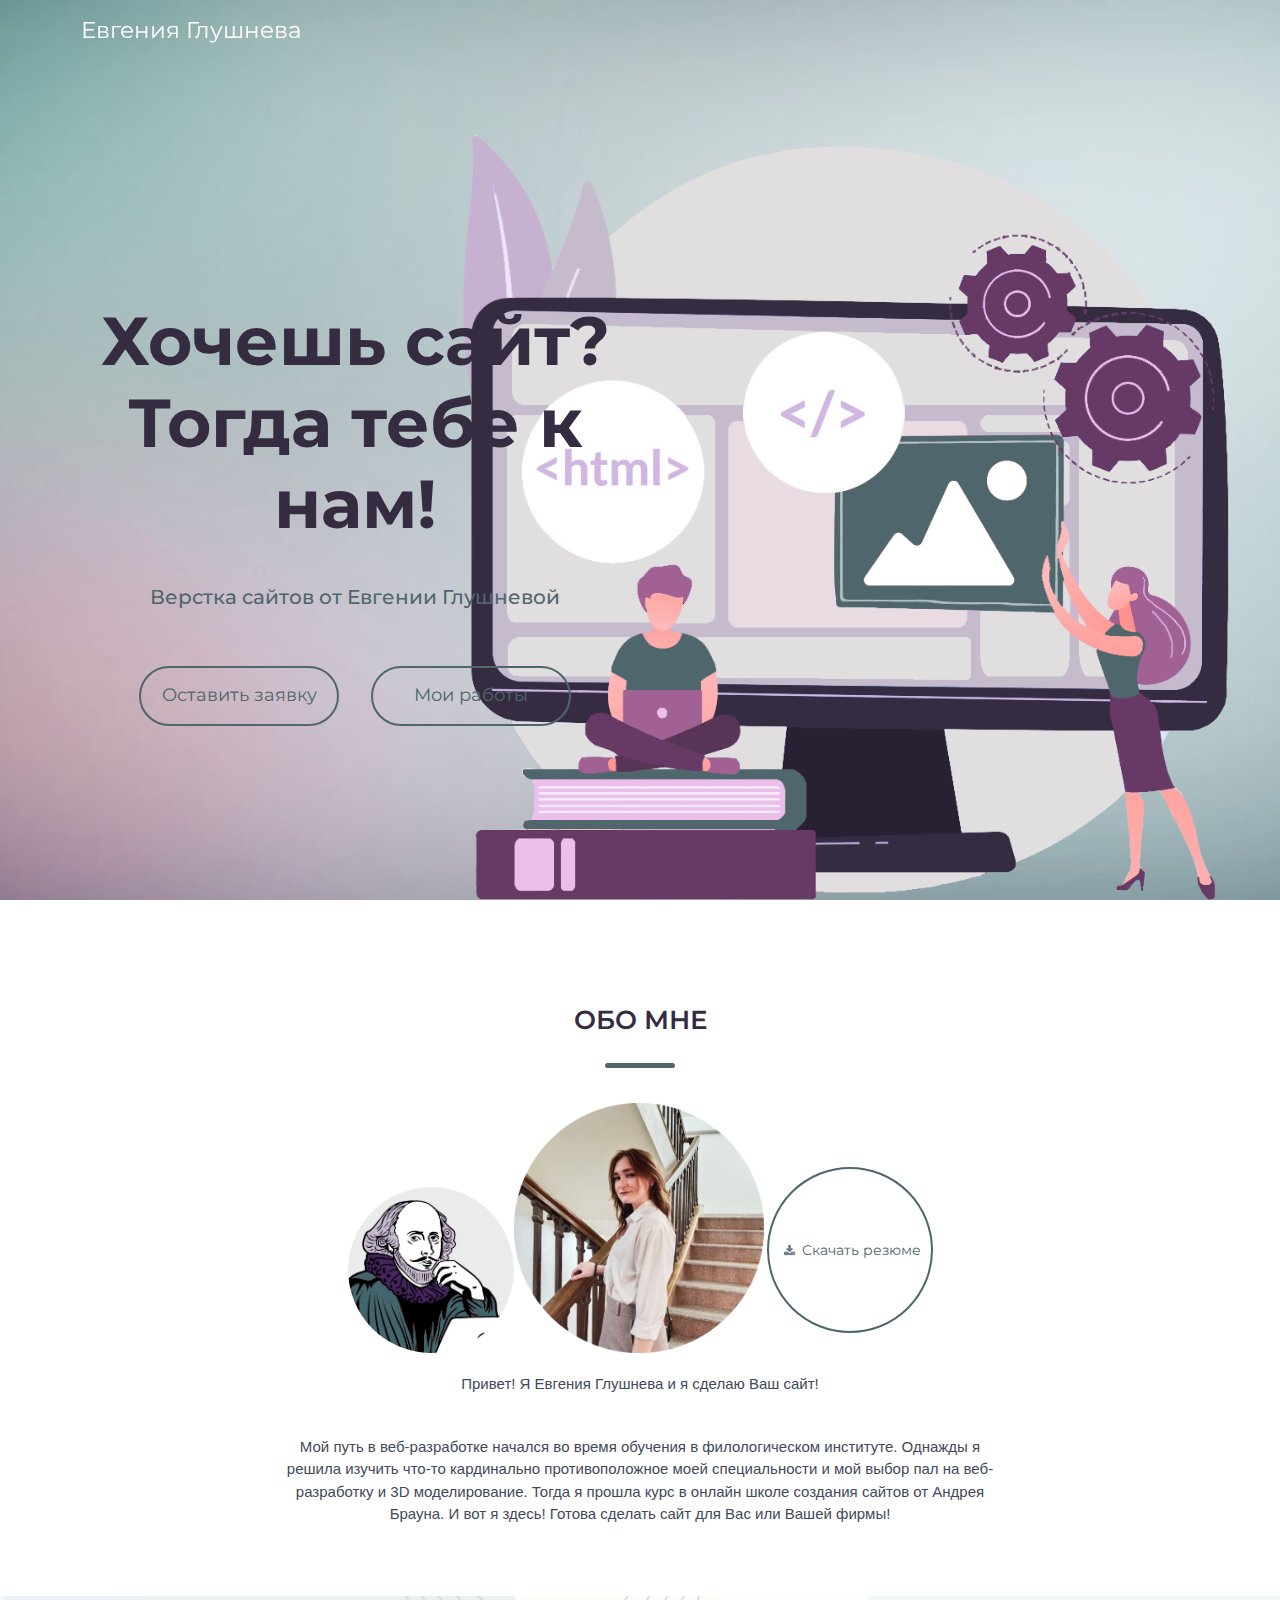
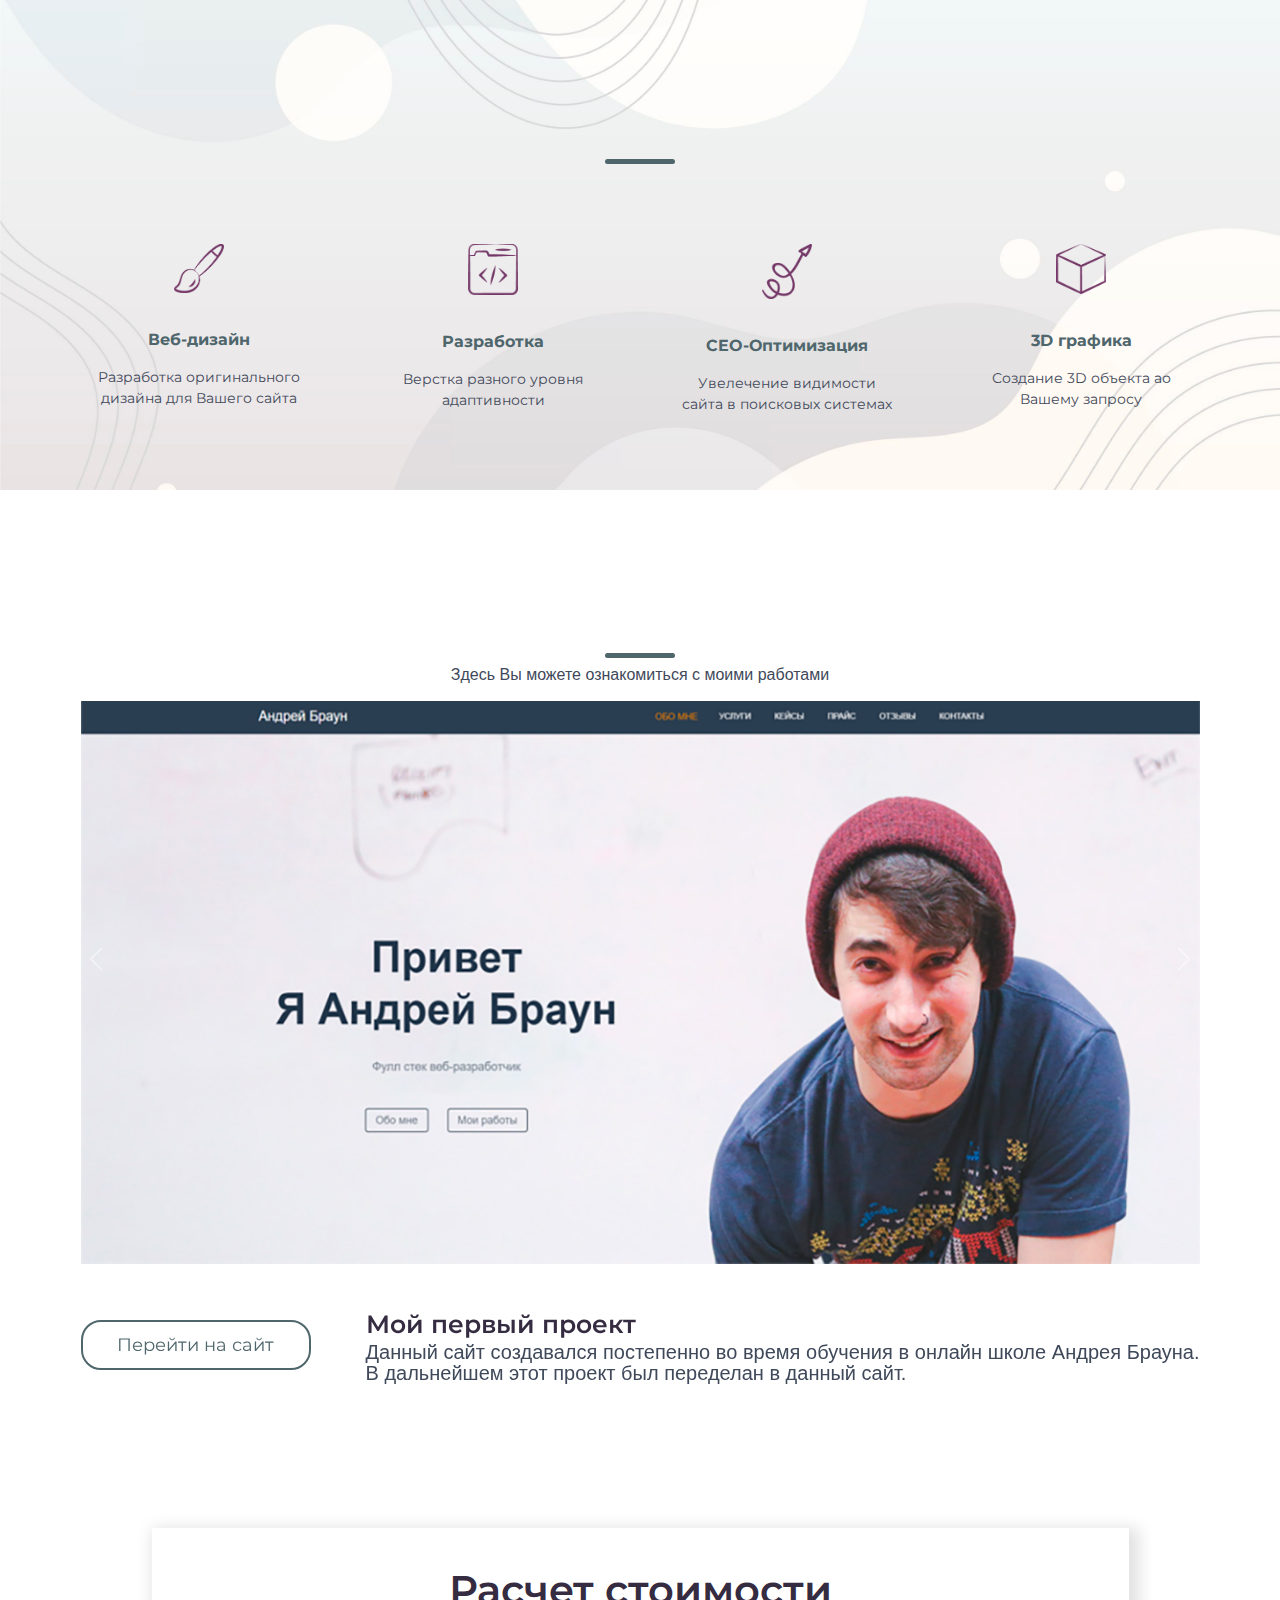
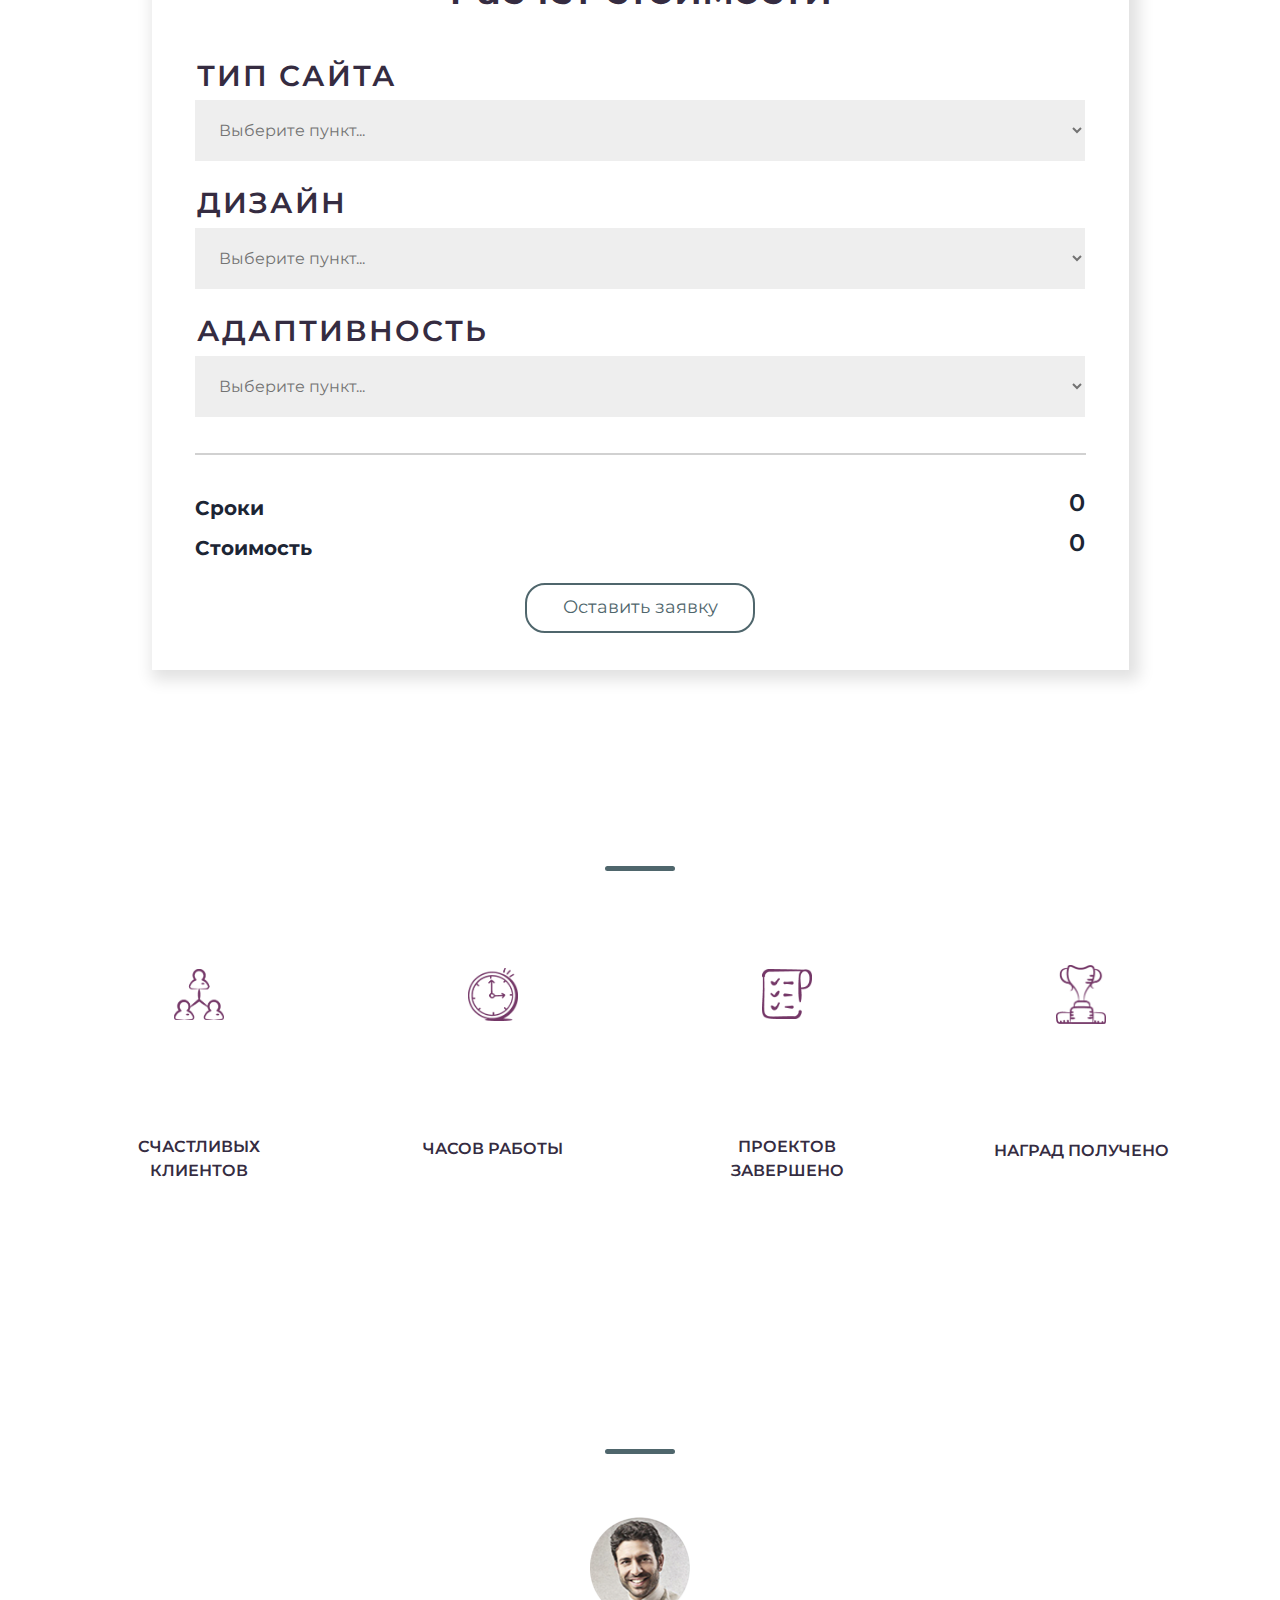
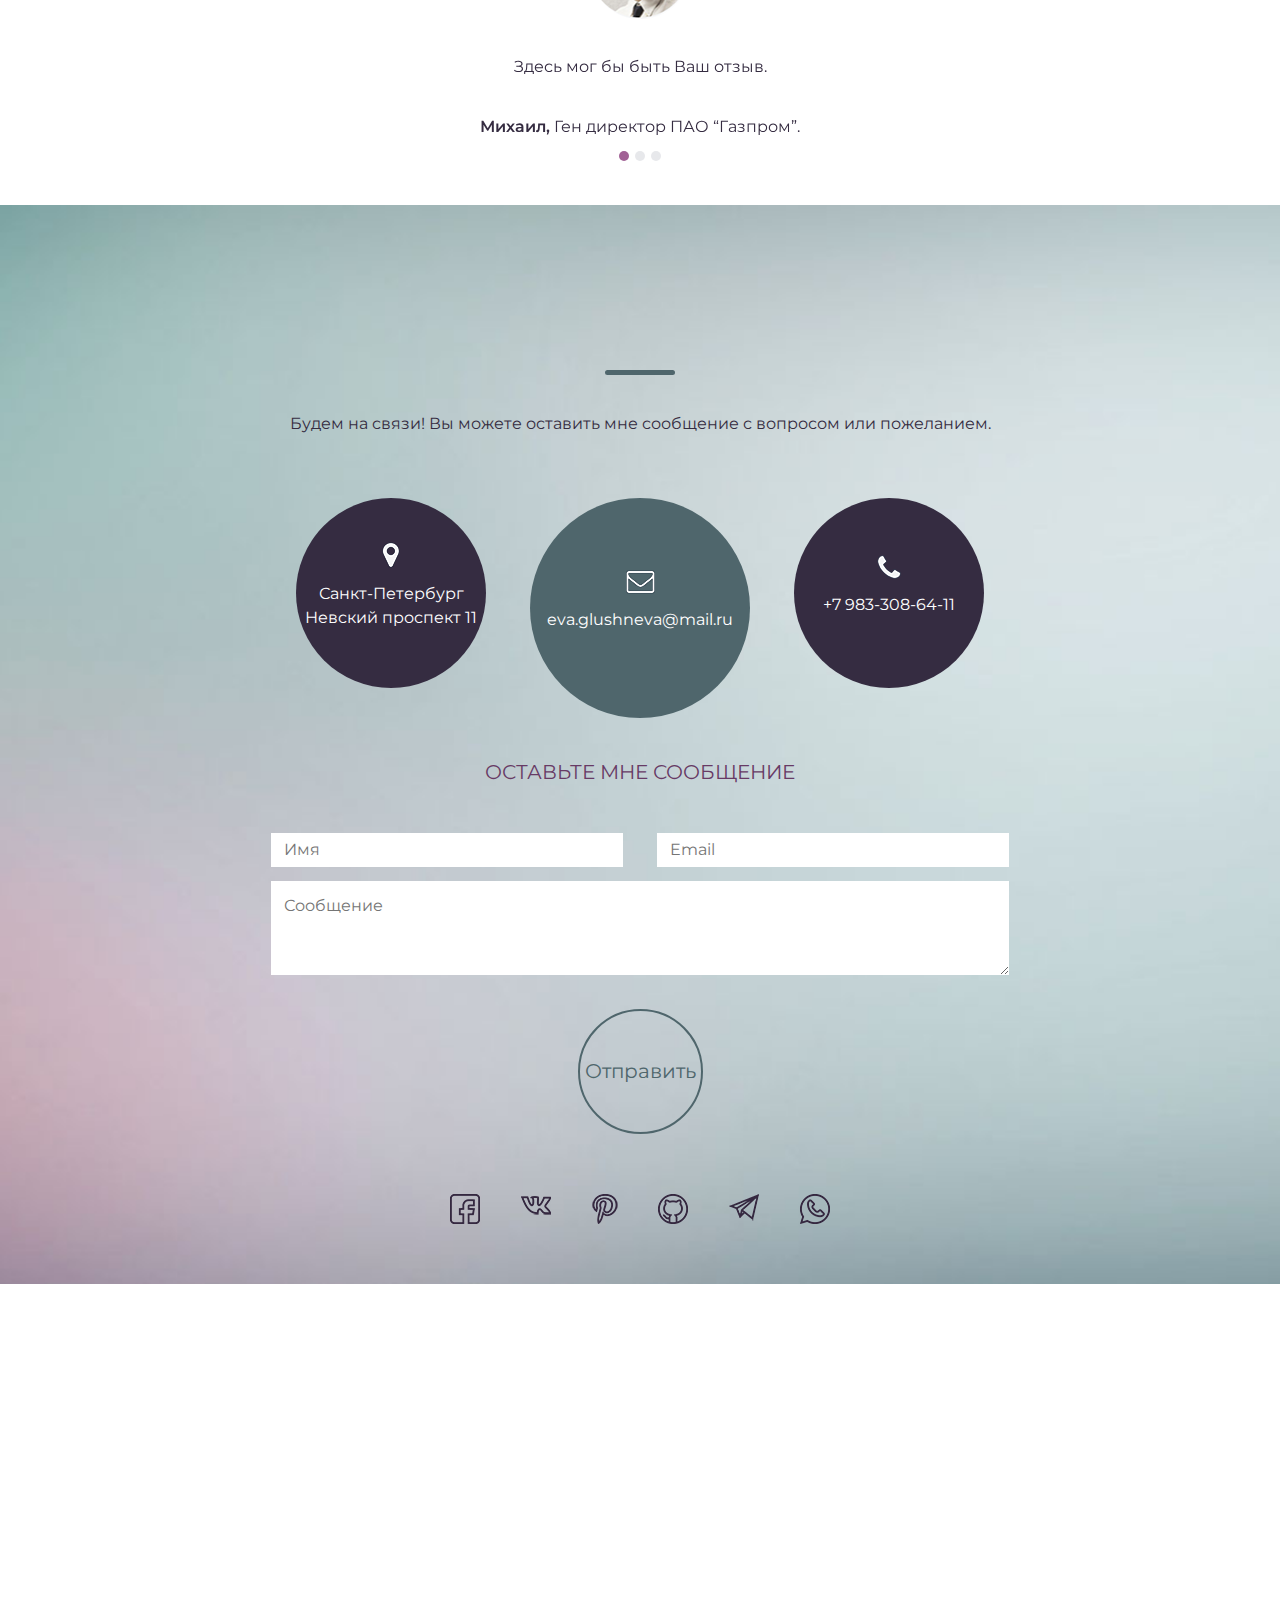
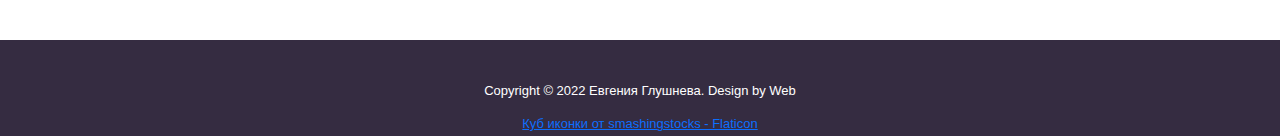
==== commit f5c0d44f: "Обновила сайт, добавила свою информацию" ====
--- a/src/index.html
+++ b/src/index.html
@@ -81,7 +81,9 @@
 
         <div id="myModal">
             <p>Оставьте заявку в течении следующих 15 минут и получите скидку на заказ 15% !</p>
+            <img src="img/girl.png" alt="Стикер">
             <span id="myModal__close" class="close">ₓ</span>
+            
         </div>
         <div id="myOverlay"></div>
 
@@ -95,11 +97,11 @@
                     </div>
                     <div class="modal-body">
 
-                        <form action="php/mail.php" method="post">
+                        <form action="send.php" method="post">
                             <div class="row mb-3">
                                 <label for="inputEmail3" class="col-sm-2 col-form-label">Имя</label>
                                 <div class="col-sm-10">
-                                    <input type="name" required class="form-control" id="inputName">
+                                    <input type="name" name="user_name" required class="form-control" id="inputName">
                                 </div>
                             </div>
                             <div class="row mb-3">
@@ -157,17 +159,16 @@
         <div class="main" id="main">
             <div class="container h-100">
                 <div class="row align-items-center h-100">
-                    <div class="col-lg-8 mt-5 pt-5">
+                    <div class="col-lg-6 mt-5 pt-5">
                         <div class="title_container mt-5">
-                            <h1 class="animate__animated animate__fadeInUp">Привет <br> Я Евгения Глушнева</h1>
-                            <h4 class="animate__animated animate__fadeInUp animate__delay-1s">Фулл стек веб-разработчик
+                            <h1 class="animate__animated animate__fadeInUp">Хочешь сайт? <br> Тогда тебе к нам!</h1>
+                            <h4 class="animate__animated animate__fadeInUp animate__delay-1s">Верстка сайтов от Евгении
+                                Глушневой
                             </h4>
-                            <a href="#iddescription"><input
-                                    class="animate__animated animate__fadeInUp animate__delay-2s" type="button"
-                                    value="Обо мне"></a>
-                            <a href="#idcases"><input
-                                    class="animate__animated animate__fadeInUp animate__delay-3s type=" button"
-                                    value="Мои работы"></a>
+                            <a href="#idprice"><input class="animate__animated animate__fadeInUp animate__delay-2s"
+                                    type="button" value="Оставить заявку"></a>
+                            <a href="#idcases"><input class="animate__animated animate__fadeInUp animate__delay-3s"
+                                    type="button" value="Мои работы"></a>
                         </div>
                     </div>
                 </div>
@@ -179,7 +180,7 @@
             <span class="line"></span>
 
             <div class="content_description">
-                <div class="imgDescriot">
+                <div class="imgDescript">
                     <img class="shekspir" src="img/shekspir.png" alt="Изображение">
                     <img class="foto" src="img/photo.png" alt="Изображение">
                     <input type="submit" value="Скачать резюме" class="button">
@@ -187,20 +188,14 @@
 
                 <div class="myDescript">
                     <div>
-                        <p>Lorem ipsum dolor sit amet, consectetur adipiscing elit. Duis sed dapibus leo nec ornare
-                            diam.
-                            Sed
-                            commodo nibh ante facilisis bibendum dolor feugiat at. Duis sed dapibus leo nec ornare diam
-                            commodo
-                            nibh.</p>
+                        <p>Привет! Я Евгения Глушнева и я сделаю Ваш сайт!</p>
                     </div>
                     <div>
-                        <p>Lorem ipsum dolor sit amet, consectetur adipiscing elit. Duis sed dapibus leo nec ornare
-                            diam.
-                            Sed
-                            commodo nibh ante facilisis bibendum dolor feugiat at. Duis sed dapibus leo nec ornare diam
-                            commodo
-                            nibh.</p>
+                        <p>Мой путь в веб-разработке начался во время обучения в филологическом институте. Однажды я
+                            решила изучить что-то кардинально противоположное моей специальности и мой выбор пал на
+                            веб-разработку и 3D моделирование. Тогда я прошла курс в онлайн школе создания сайтов от
+                            Андрея Брауна. И вот я здесь! Готова сделать сайт для Вас или Вашей фирмы!
+                        </p>
                     </div>
                 </div>
             </div>
@@ -216,82 +211,129 @@
                 <div class="block">
                     <img src="img/kist.png" alt="Изображение">
                     <p>Веб-дизайн</p>
-                    <span>Lorem ipsum dolor sit amet placerat facilisis felis mi in tempus eleifend pellentesque natoque
-                        etiam.</span>
+                    <span>Разработка оригинального дизайна для Вашего сайта</span>
                 </div>
 
                 <div class="block">
                     <img src="img/kod.png" alt="Изображение">
                     <p>Разработка</p>
-                    <span>Lorem ipsum dolor sit amet placerat facilisis mi in tempus eleifend pellentesque.</span>
+                    <span>Верстка разного уровня адаптивности</span>
                 </div>
 
                 <div class="block">
                     <img src="img/petli.png" alt="Изображение">
                     <p>CEO-Оптимизация</p>
-                    <span>Lorem ipsum dolor sit amet placerat facilisis felis mi in tempus eleifend pellentesque natoque
-                        etiam.</span>
+                    <span>Увелечение видимости сайта в поисковых системах</span>
                 </div>
 
                 <div class="block">
                     <img src="img/strelka.png" alt="Изображение">
-                    <p>Маркетинг</p>
-                    <span>Lorem ipsum dolor sit amet placerat facilisis felis mi in tempus eleifend pellentesque
-                        natoque.</span>
+                    <p>3D графика</p>
+                    <span>Создание 3D объекта ао Вашему запросу</span>
                 </div>
             </div>
         </section>
 
         <section class="cases" id="idcases">
-            <div class="container">
-                <div class="row align-items-center">
-                    <div class="col">
-                        <div class="cases_title">
-                            <h2 class="wow animate__animated animate__fadeInUp">Кейсы</h2>
-                            <span class="line"></span>
-
-                            <div class="row justify-content-center ml-5">
-                                <div class="col-lg-8 md-6 my-5">
-                                    <p>Lorem ipsum dolor sit amet, consectetur adipiscing elit. Duis sed Dapibus leo nec
-                                        ornare diamcoccodo nibh ante facilisis.</p>
+
+            <div id="carouselExampleControls" class="carousel slide" data-bs-ride="carousel">
+
+                <div class="container">
+                    <div class="row align-items-center">
+                        <div class="col">
+                            <div class="cases_title">
+                                <h2 class="wow animate__animated animate__fadeInUp">Кейсы</h2>
+                                <span class="line"></span>
+
+                                <div class="row justify-content-center ml-5">
+                                    <div class="col-lg-8 md-6 justify-content-center">
+                                        <p>Здесь Вы можете ознакомиться с моими работами</p>
+                                    </div>
                                 </div>
                             </div>
-                        </div>
-
-                        <div class="row">
-                            <div class="col-lg-12 md-6 pb-5">
-                                <a class="image-popup-vertical-fit" href="img/site.jpg" title="Пример сайта.">
-                                    <img src="img/site_bad.jpg">
-                                </a>
-                                </a>
+
+
+                            <div class="carousel-inner">
+                                <div class="carousel-item active">
+                                    <div class="row">
+                                        <div class="col-lg-12 md-6 pb-5">
+                                            <a class="image-popup-vertical-fit" href="img/site.jpg"
+                                                title="Пример сайта">
+                                                <img src="img/site_bad.jpg">
+                                            </a>
+                                            </a>
+                                        </div>
+                                    </div>
+
+                                    <div class="row">
+                                        <div class="client col-lg-2 md-2 pb-5">
+                                            
+                                            <a href="#main"><input type="submit" value="Перейти на сайт" class="but_green mt-3"></a>
+                                        </div>
+
+                                        <div
+                                            class="name_project col-lg-9 md-12 offset-lg-1 md-0 justify-content-center pb-5">
+                                            <p class="m-0">Мой первый проект</p>
+                                            <span>Данный сайт создавался постепенно во время обучения в онлайн школе
+                                                Андрея Брауна. В дальнейшем этот проект был переделан в данный
+                                                сайт.</span>
+                                        </div>
+                                    </div>
+                                </div>
+                                <div class="carousel-item">
+                                    <div class="row">
+                                        <div class="col-lg-12 md-6 pb-5">
+                                            <a class="image-popup-vertical-fit" href="img/chess.jpg"
+                                                title="Шахматы 3D модель">
+                                                <img src="img/chess_bad.jpg">
+                                            </a>
+                                            </a>
+                                        </div>
+                                    </div>
+
+                                    <div class="row">
+                                        <div
+                                            class="name_project col-lg-9 md-12 offset-lg-1 md-0 justify-content-center pb-5">
+                                            <p class="m-0">Шахматы 3D модель</p>
+                                            <span>Мой первый опыт в 3D моделировании.</span>
+                                        </div>
+                                    </div>
+                                </div>
+                                <div class="carousel-item">
+                                    <div class="row">
+                                        <div class="col-lg-12 md-6 pb-5">
+                                            <a class="image-popup-vertical-fit" href="img/test.jpg"
+                                                title="Первая работа в CSS">
+                                                <img src="img/test_bad.jpg">
+                                            </a>
+                                            </a>
+                                        </div>
+                                    </div>
+
+                                    <div class="row">
+                                        <div class="client col-lg-2 md-2 pb-5">
+                                            <a href="test.html"><input type="submit" value="Перейти на страницу" class="but_green mt-3"></a>
+                                        </div>
+
+                                        <div
+                                            class="name_project col-lg-9 md-12 offset-lg-1 md-0 justify-content-center pb-5">
+                                            <p class="m-0">Мое первое знакомство со стилями</p>
+                                            <span>На данной странице представлена моя первая попытка создания стилей для
+                                                сайта с помощью CSS.</span>
+                                        </div>
+                                    </div>
+                                </div>
                             </div>
-                        </div>
-
-                        <div class="row">
-                            <div class="client col-lg-2 md-2 pb-5">
-                                <p class="m-0">Client:</p>
-                                <span>Какая-то компания</span>
-
-                                <p class="m-0">Website:</p>
-                                <span>http://www.somedomain.com</span> <br>
-                                <input type="submit" value="Перейти на сайт" class="but_green mt-3">
-                            </div>
-
-                            <div class="name_project col-lg-9 md-12 offset-lg-1 md-0 justify-content-center pb-5">
-                                <p class="m-0">Название проекта</p>
-                                <span>Lorem ipsum dolor sit amet, consectetur adipiscing elit., sed do eiusmod
-                                    tempor
-                                    incididunt ut
-                                    labore et dolore magna
-                                    aliqua. Ut enim ad minim veniam, quis nostrud exercitation ullamco laboris
-                                    nisi ut
-                                    aliquip ex ea
-                                    commodo consequat.
-                                    Duis aute irure dolor in reprehenderit in voluptate velit esse cillum dolore
-                                    eu fugiat
-                                    nulla
-                                    pariatur.</span>
-                            </div>
+                            <button class="carousel-control-prev" type="button"
+                                data-bs-target="#carouselExampleControls" data-bs-slide="prev">
+                                <span class="carousel-control-prev-icon" aria-hidden="true"></span>
+                                <span class="visually-hidden">Предыдущий</span>
+                            </button>
+                            <button class="carousel-control-next" type="button"
+                                data-bs-target="#carouselExampleControls" data-bs-slide="next">
+                                <span class="carousel-control-next-icon" aria-hidden="true"></span>
+                                <span class="visually-hidden">Следующий</span>
+                            </button>
                         </div>
                     </div>
                 </div>
@@ -301,7 +343,7 @@
         <section id="idprice"></section>
         <div class="price">
             <div id="sum">
-                <form action="php/mail.php" method="post" class="form">
+                <form action="send.php" method="post" class="form">
 
                     <p>
                     <h2>Расчет стоимости</h2>
@@ -403,28 +445,19 @@
                 <div class="carousel-inner">
                     <div class="carousel-item active">
                         <p><img src="img/foto_2.png" alt="Изображение"></p>
-                        <p>Lorem ipsum dolor sit amet, consectetur adipiscing elit. Duis sed dapibus leo nec ornare
-                            diam. Sed
-                            commodo
-                            nibh ante <br> facilisis bibendum dolor feugiat at duis sed dapidus leo nec ornare diam.
+                        <p>Здесь мог бы быть Ваш отзыв.
                         </p>
                         <p><span>Михаил,</span> Ген директор ПАО “Газпром”.</p>
                     </div>
                     <div class="carousel-item">
                         <p><img src="img/foto_3.png" alt="Изображение"></p>
-                        <p>Lorem ipsum dolor sit amet, consectetur adipiscing elit. Duis sed dapibus leo nec ornare
-                            diam. Sed
-                            commodo
-                            nibh ante <br> facilisis bibendum dolor feugiat at duis sed dapidus leo nec ornare diam.
+                        <p>Здесь мог бы быть Ваш отзыв.
                         </p>
                         <p><span>Валерий,</span> Бизнесмен.</p>
                     </div>
                     <div class="carousel-item">
                         <p><img src="img/foto_4.png" alt="Изображение"></p>
-                        <p>Lorem ipsum dolor sit amet, consectetur adipiscing elit. Duis sed dapibus leo nec ornare
-                            diam. Sed
-                            commodo
-                            nibh ante <br> facilisis bibendum dolor feugiat at duis sed dapidus leo nec ornare diam.
+                        <p>Здесь мог бы быть Ваш отзыв.
                         </p>
                         <p><span>Евгений,</span> Работник ЖЭКа.</p>
                     </div>
@@ -446,8 +479,7 @@
             <div class="contacts">
                 <h2 class="wow animate__animated animate__fadeInUp">Мои контакты</h2>
                 <span class="line"></span>
-                <p>Lorem ipsum dolor sit amet, consectetur adipiscing elit duis sed dapibus leo nec ornare
-                    diamcoccodo
+                <p>Будем на связи! Вы можете оставить мне сообщение с вопросом или пожеланием.
                 </p>
             </div>
 
@@ -460,34 +492,34 @@
 
                 <div class="blockRound" id="blockEmail"><a href="mailto:eva.glushneva@mail.ru">
                         <img src="img/mail.png" alt="Иконка">
-                        <p>info@companyname.com</p>
+                        <p>eva.glushneva@mail.ru</p>
                     </a>
                 </div>
 
-                <div class="blockRound"><a href=”tel:+79999999999”>
+                <div class="blockRound"><a href="tel:+7 (983) 308-64-11">
                         <img src="img/phone.png" alt="Иконка">
-                        <p>+7 999 999-99-99</p>
+                        <p>+7 983-308-64-11</p>
                     </a>
                 </div>
             </div>
 
-            <form class="message">
+            <form action="sendText.php" class="message">
                 <p>Оставьте мне сообщение</p>
 
-                <input type="text" placeholder="Имя" class="count">
-                <input type="email" placeholder="Email" class="count"> <br>
+                <input type="text" placeholder="Имя" class="count" name="user_name_two">
+                <input type="email" placeholder="Email" class="count" name="user_email_two"> <br>
                 <textarea name="text" id="text" cols="45" rows="5" placeholder="Сообщение"></textarea><br>
 
-                <input type="reset" value="Отправить" class="send">
+                <input type="submit" value="Отправить" class="send">
             </form>
 
             <div class="links">
-                <a href="https://www.facebook.com/" target="_blank"><img src="img/fb.png" alt="Ссылка"></a>
-                <a href="https://twitter.com/?lang=ru" target="_blank"><img src="img/twit.png" alt="Ссылка"></a>
-                <a href="https://dribbble.com/" target="_blank"><img src="img/drib.png" alt="Ссылка"></a>
-                <a href="https://github.com/" target="_blank"><img src="img/git.png" alt="Ссылка"></a>
-                <a href="https://www.instagram.com/" target="_blank"><img src="img/inst.png" alt="Ссылка"></a>
-                <a href="https://ru.linkedin.com/" target="_blank"><img src="img/in.png" alt=""></a>
+                <a href="https://www.facebook.com/e.glushneva" target="_blank"><img src="img/fb.png" alt="Ссылка"></a>
+                <a href="https://vk.com/e.glushneva" target="_blank"><img src="img/vk.png" alt="Ссылка"></a>
+                <a href="https://www.pinterest.ru/evgeniaglushneva/_saved/" target="_blank"><img src="img/pint.png" alt="Ссылка"></a>
+                <a href="https://github.com/EGlushneva" target="_blank"><img src="img/git.png" alt="Ссылка"></a>
+                <a href="https://t.me/ev_glu" target="_blank"><img src="img/teleg.png" alt="Ссылка"></a>
+                <a href="https://wa.me/79833086411" target="_blank"><img src="img/ws.png" alt=""></a>
             </div>
         </section>
 
@@ -502,6 +534,7 @@
 
     <footer>
         <p>Copyright © 2022 Евгения Глушнева. Design by Web</p>
+        <a href="https://www.flaticon.com/ru/free-icons/" title="куб иконки">Куб иконки от smashingstocks - Flaticon</a>
     </footer>
 
     <script src="js/jquery-3.6.0.min.js"></script>
--- a/src/css/style.css
+++ b/src/css/style.css
@@ -77,7 +77,7 @@
 
 #myModal {
     width: 500px;
-    height: 250px;
+    height: 500px;
     padding: 18px 9px;
     border-radius: 4px;
     background: #fafafa;
@@ -94,11 +94,11 @@
 }
 
 #myModal p {
-    position: absolute;
-    top: 30%;
+    padding: 50px;
     font-size: 23px;
-    color: #1c2534;
-    font-family: Arial, sans-serif;
+    color: #352C41;
+    font-weight: 700;
+    text-transform: uppercase;
 }
 
 #myModal #myModal__close {
@@ -204,14 +204,8 @@
 .main {
     width: 100%;
     height: 100%;
-    background: url(../img/girl.png) 90% 100%/auto 85% no-repeat, url(../img/bg_1.jpg) center/cover no-repeat;
+    background: url(../img/main.png) 90% 100%/auto 85% no-repeat, url(../img/bg_1.jpg) center/cover no-repeat;
     position: relative;
-}
-
-.myPhoto img {
-    border-radius: 50%;
-    width: 400px;
-    height: 400px;
 }
 
 .title_container {
@@ -233,12 +227,12 @@
 }
 
 .title_container input {
-    width: 160px;
-    height: 160px;
+    width: 200px;
+    height: 60px;
     text-align: center;
     border: 2px solid #4F666C;
     background: none;
-    border-radius: 50%;
+    border-radius: 50px;
     color: #4F666C;
     font-size: 18px;
     padding: 0px 16px;
@@ -302,7 +296,7 @@
     animation-delay: 2s;
 }
 
-@media (max-width: 991px) {
+@media (max-width: 1270px) {
 
     .title_container,
     .title_container h4,
@@ -327,7 +321,7 @@
         right: 0;
         left: 0;
         position: absolute;
-        background-color: rgba(0, 0, 0, 0.4);
+        background-color: rgba(0, 0, 0, 0.8);
     }
 
     .myPhoto img {
@@ -357,14 +351,12 @@
 .line {
     text-align: center;
     display: block;
-    margin: 0 auto;
+    margin: 0 auto 5px auto;
     width: 70px;
     border-bottom: 5px solid #4F666C;
     border-radius: 10px;
     text-align: center;
-    -webkit-transition: 0.5s ease;
-    -moz-transition: 0.5s ease;
-    -o-transition: 0.5s ease;
+    transition: 0.5s ease;
 }
 
 .line:hover {
@@ -373,6 +365,13 @@
 
 .content_description {
     text-align: center;
+}
+
+.imgDescript {
+    display: flex;
+    justify-content: center;
+    align-items: flex-end;
+    flex-wrap: wrap;
 }
 
 .shekspir {
@@ -382,8 +381,9 @@
 }
 
 .foto {
+    width: 250px;
     display: inline-block;
-    margin-top: 60px;
+    margin-top: 30px;
 }
 
 .myDescript {
@@ -398,20 +398,20 @@
     margin-bottom: 10px;
     margin: 0 auto;
     width: 715px;
-    text-align: left;
+    text-align: center;
 }
 
 .button {
     width: 166px;
     height: 166px;
     color: #4F666C;
-    margin-bottom: 97px;
     font-size: 14px;
     text-align: right;
     background: none;
     background: url(../img/download.png) 10% 50%/ 13px 12px no-repeat;
     border: 2px solid #4F666C;
     border-radius: 50%;
+    margin: 20px 0px 20px 3px;
     padding: 7px 10px;
     transition: all 0.2s;
     transform: scale(1);
@@ -484,7 +484,7 @@
 }
 
 .cases_title p {
-
+    text-align: center;
     color: #3f495a;
     font-size: 16px;
     font-family: Calibri, sans-serif;
@@ -528,7 +528,7 @@
 
 .but_green {
     background-color: #fff;
-    width: 200px;
+    width: 230px;
     height: 50px;
     color: #4F666C;
     font-size: 18px;
